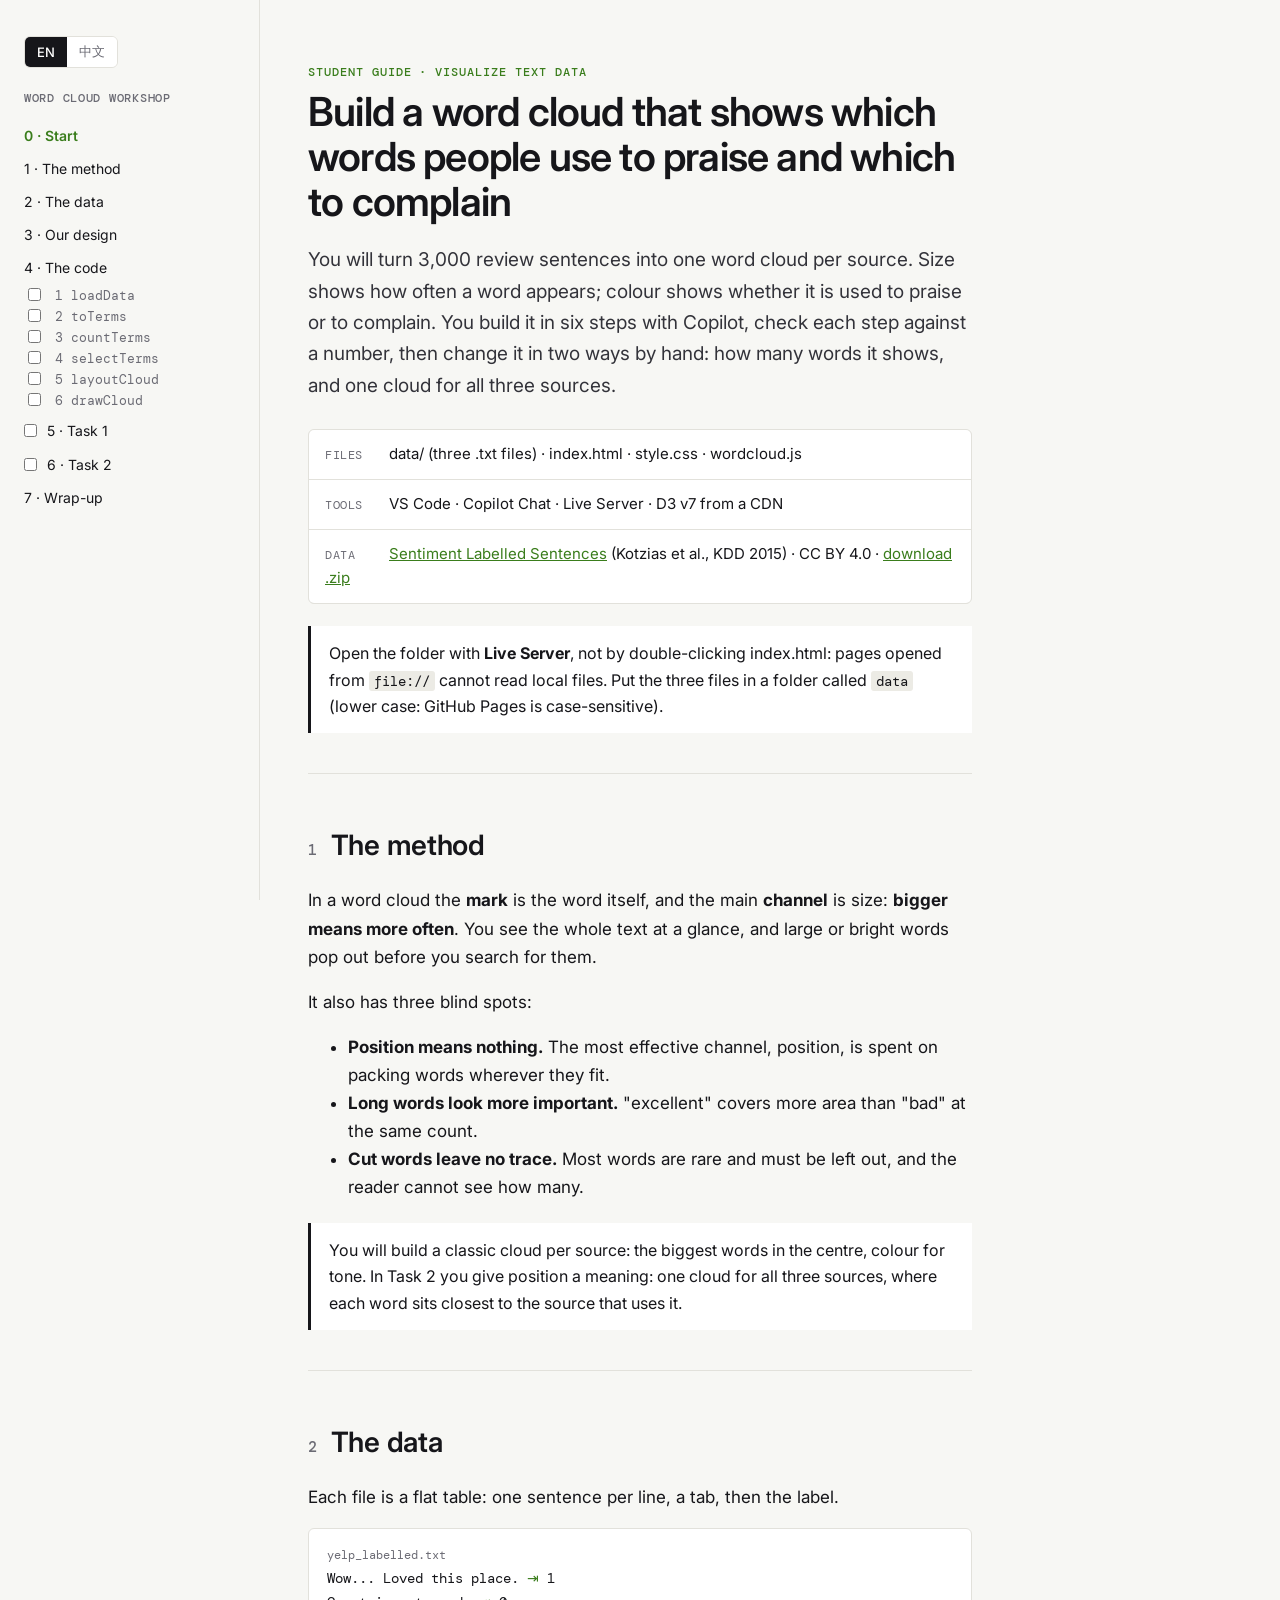
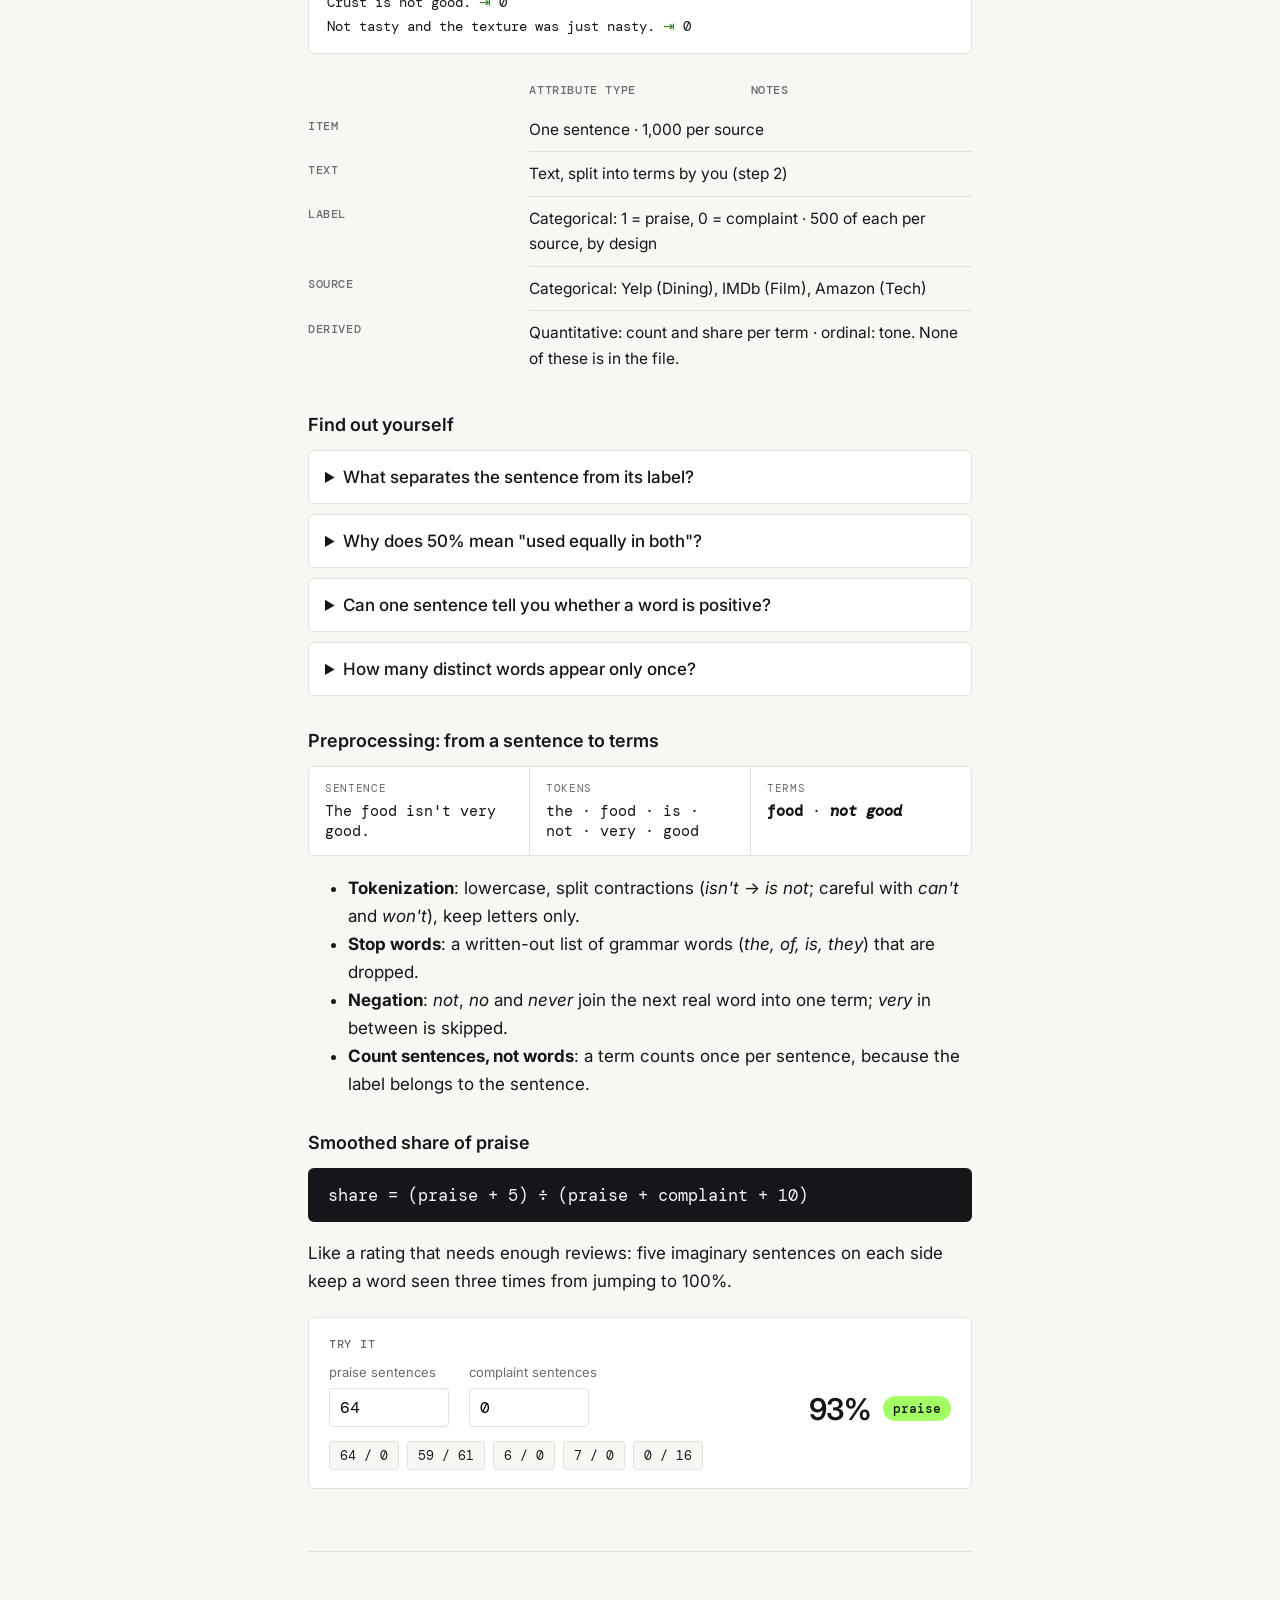
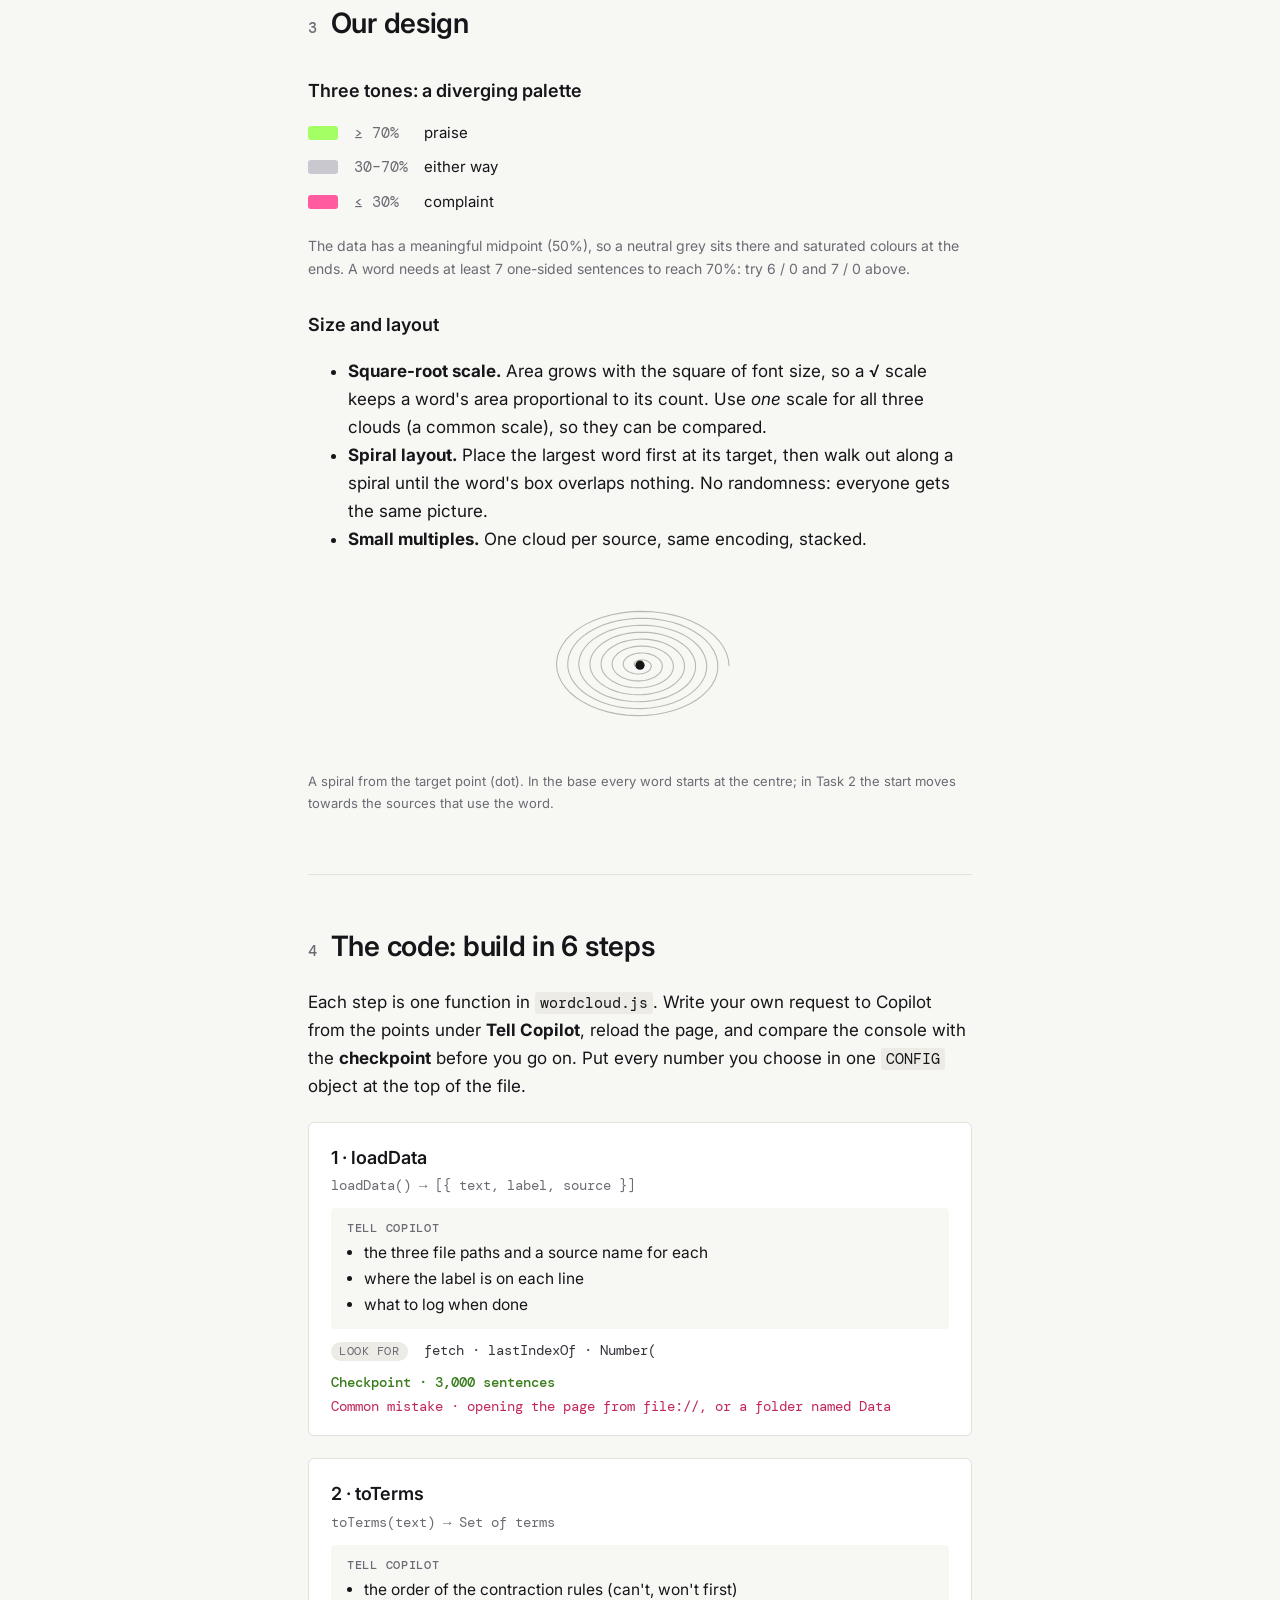
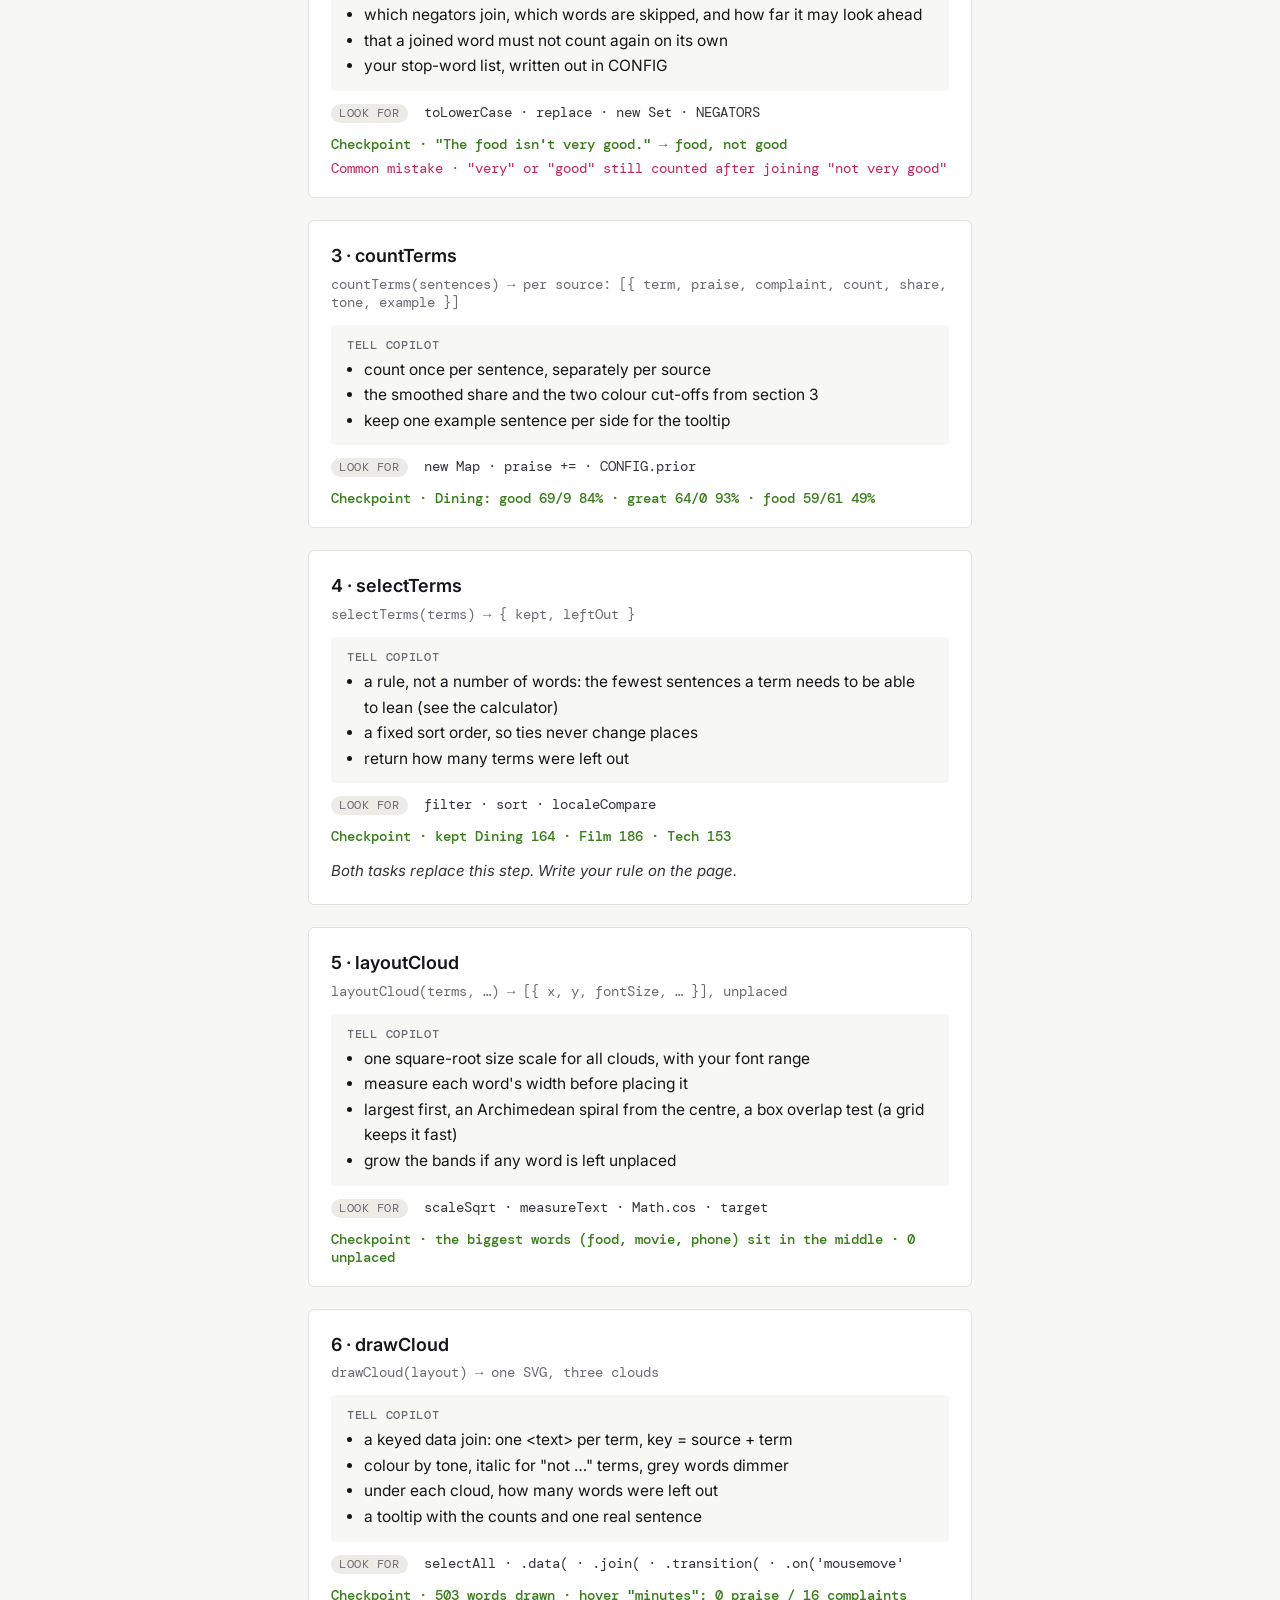
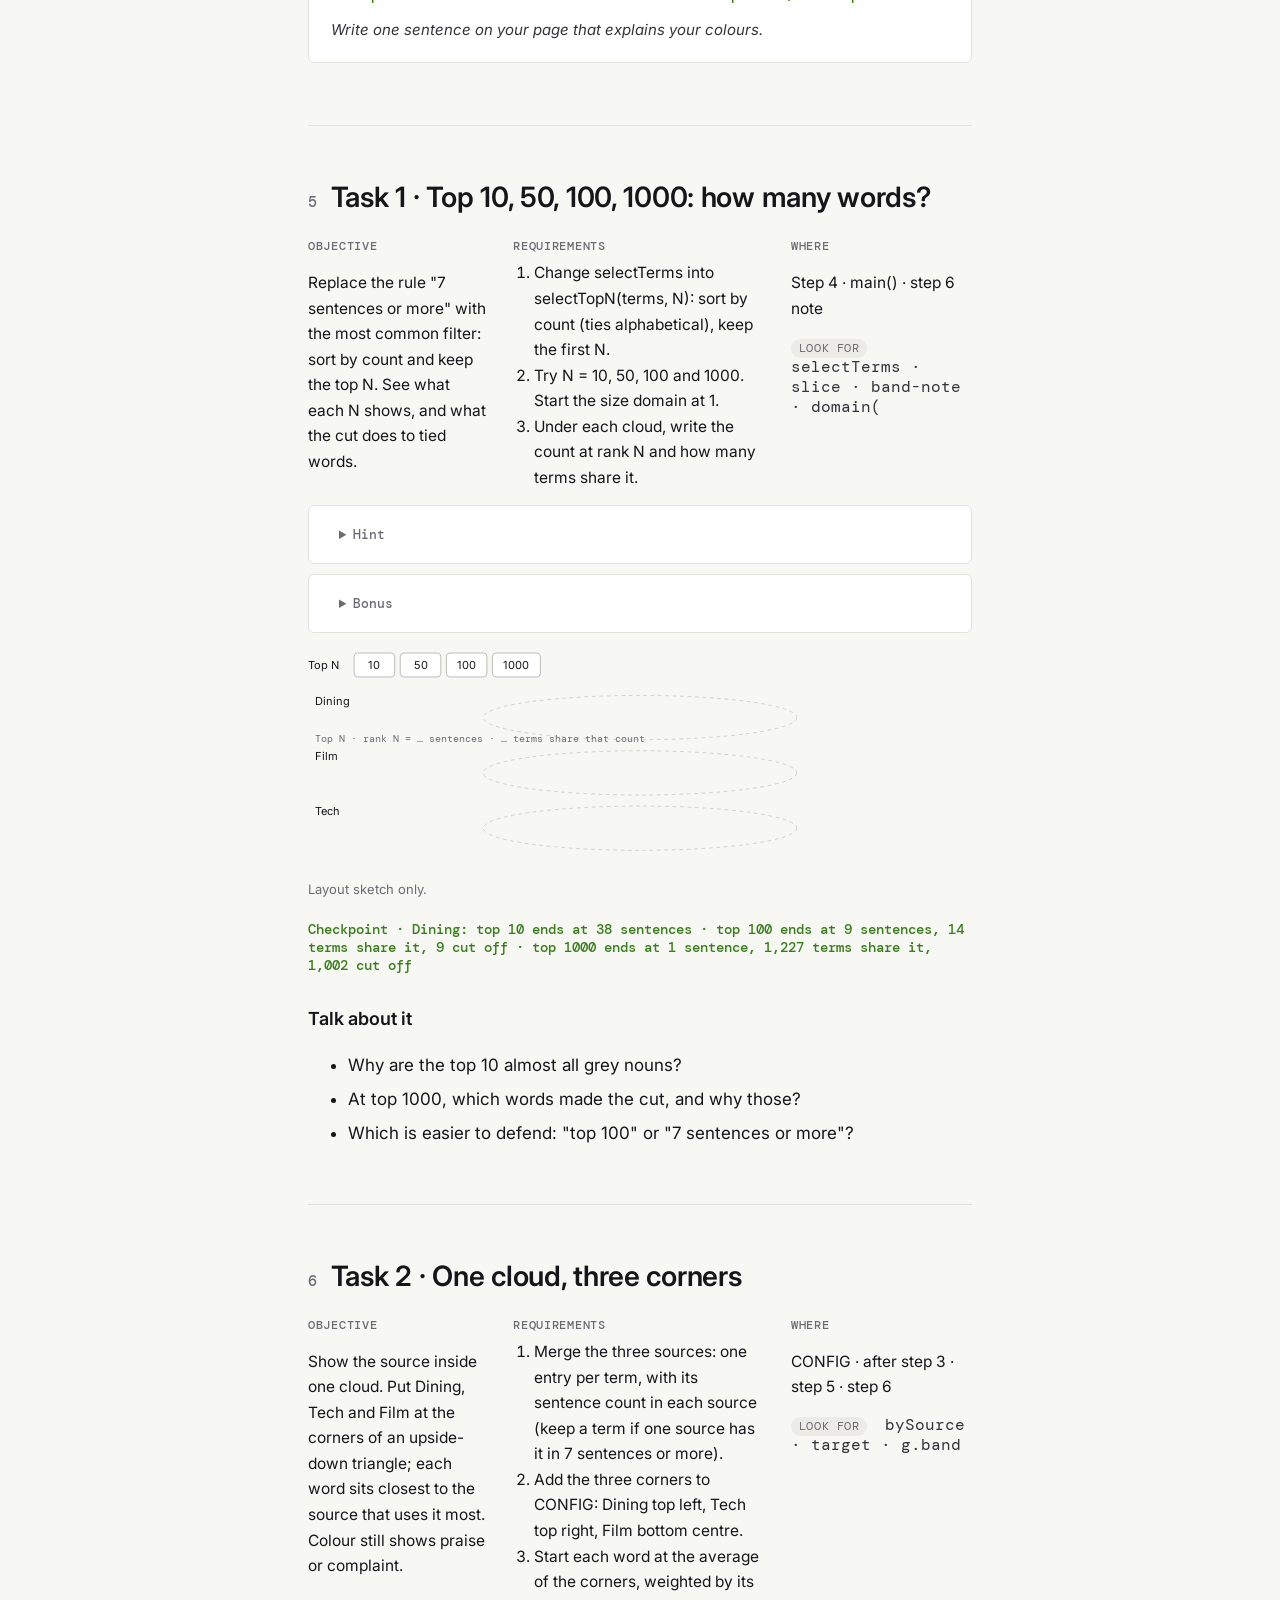
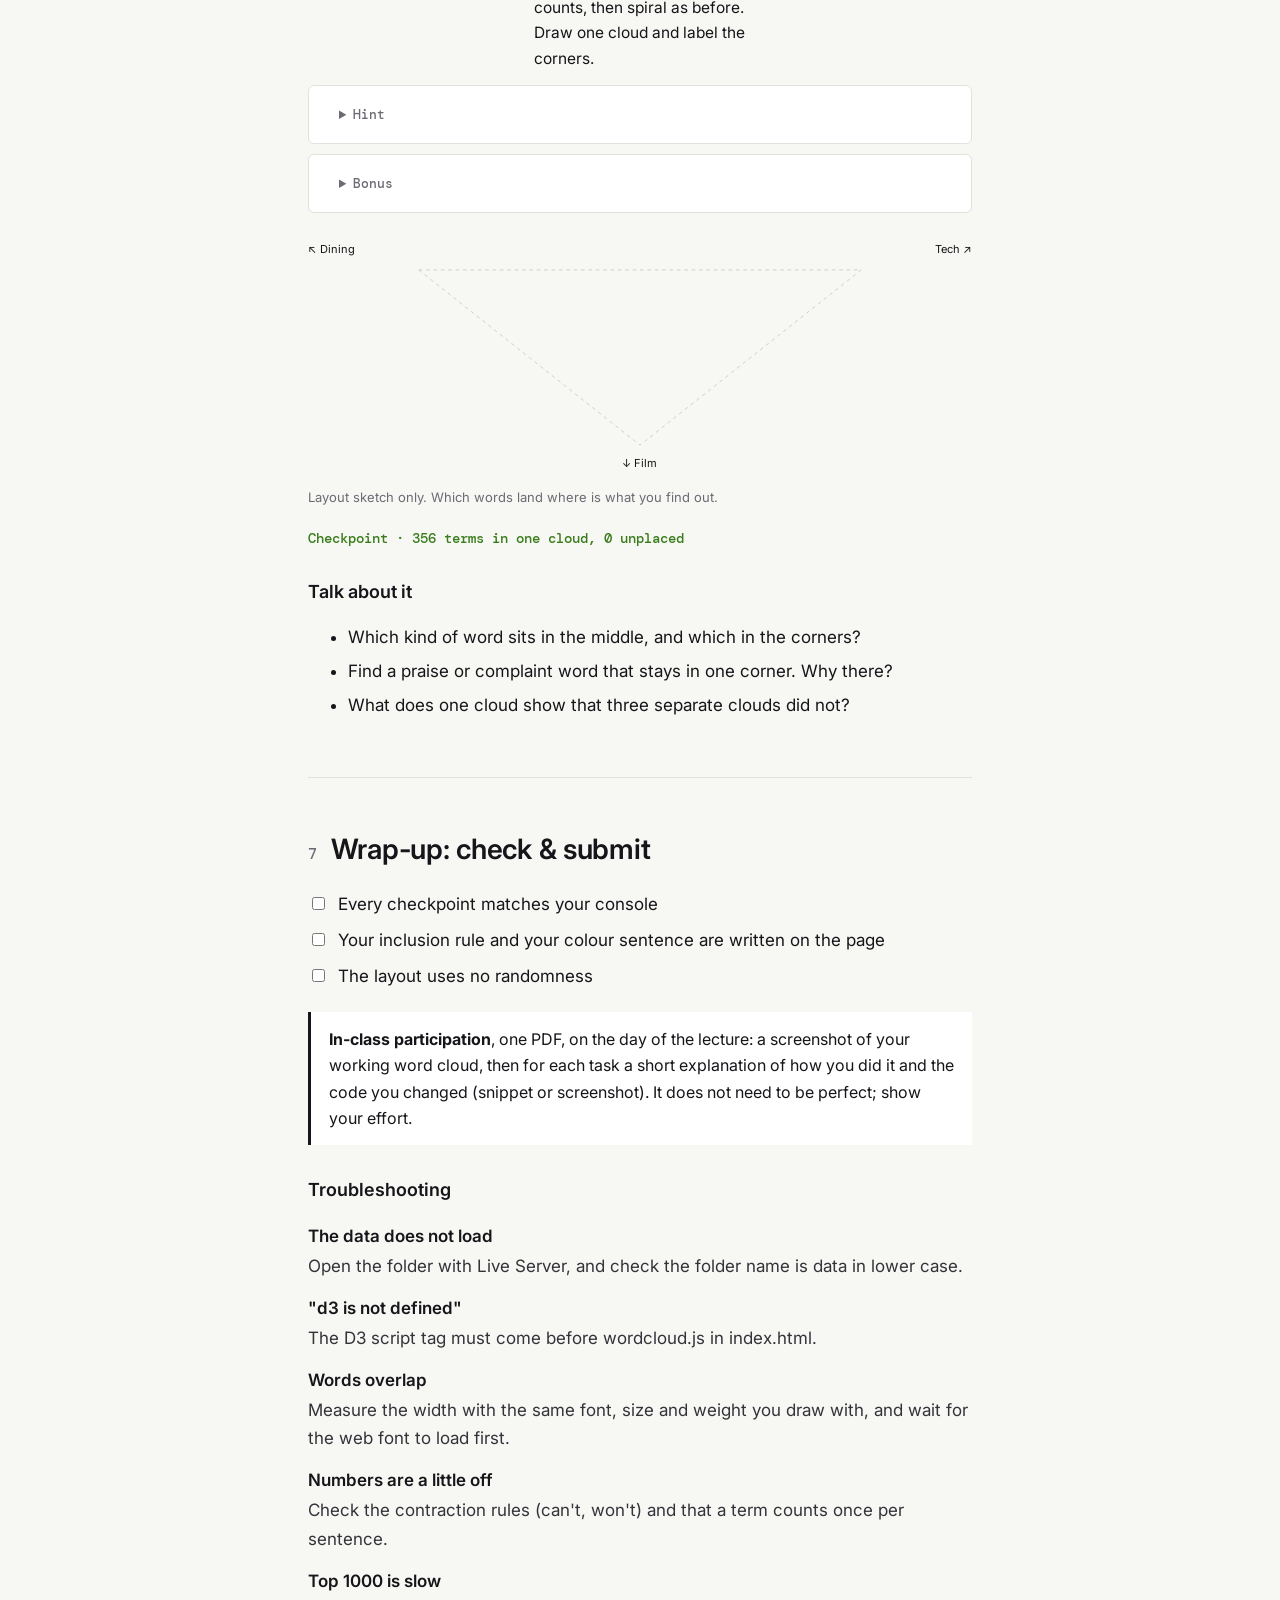
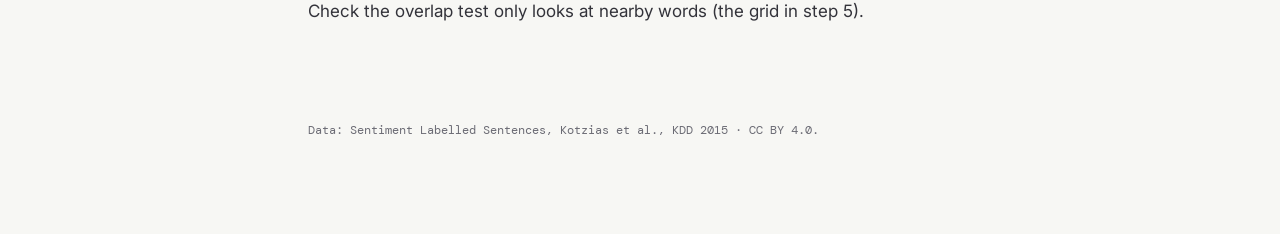
==== student-guide/index.html @ 17bbd596 "Match student guide sections to presentation menus Co-Authored-By: Claude Opus 5.5 <noreply@anthropi" ====
<!doctype html>
<html lang="en" data-ui="en">
<head>
  <meta charset="utf-8">
  <meta name="viewport" content="width=device-width, initial-scale=1">
  <title>Build a word cloud with D3 · Student guide</title>
  <link rel="preconnect" href="https://fonts.googleapis.com">
  <link rel="preconnect" href="https://fonts.gstatic.com" crossorigin>
  <link href="https://fonts.googleapis.com/css2?family=DM+Mono:wght@400;500&family=Inter:wght@400;500;600&display=swap" rel="stylesheet">
  <link rel="stylesheet" href="style.css">
  <script src="guide.js" defer></script>
</head>
<body>
  <aside class="toc" aria-label="Contents">
    <div class="lang-switch" role="group" aria-label="Language">
      <button type="button" data-set-ui="en" aria-pressed="true">EN</button>
      <button type="button" data-set-ui="zh" aria-pressed="false">中文</button>
    </div>
    <p class="toc-title">Word cloud workshop</p>
    <ol>
      <li><a href="#start"><span lang="en">0 · Start</span><span lang="zh">0 · 开始</span></a></li>
      <li><a href="#method"><span lang="en">1 · The method</span><span lang="zh">1 · 方法</span></a></li>
      <li><a href="#data"><span lang="en">2 · The data</span><span lang="zh">2 · 数据</span></a></li>
      <li><a href="#design"><span lang="en">3 · Our design</span><span lang="zh">3 · 设计</span></a></li>
      <li><a href="#build"><span lang="en">4 · The code</span><span lang="zh">4 · 代码</span></a>
        <ol class="steps-toc">
          <li><label><input type="checkbox" data-progress="s1"> 1 loadData</label></li>
          <li><label><input type="checkbox" data-progress="s2"> 2 toTerms</label></li>
          <li><label><input type="checkbox" data-progress="s3"> 3 countTerms</label></li>
          <li><label><input type="checkbox" data-progress="s4"> 4 selectTerms</label></li>
          <li><label><input type="checkbox" data-progress="s5"> 5 layoutCloud</label></li>
          <li><label><input type="checkbox" data-progress="s6"> 6 drawCloud</label></li>
        </ol>
      </li>
      <li><a href="#task1"><input type="checkbox" data-progress="t1" aria-label="Task 1 done"> <span lang="en">5 · Task 1</span><span lang="zh">5 · 任务 1</span></a></li>
      <li><a href="#task2"><input type="checkbox" data-progress="t2" aria-label="Task 2 done"> <span lang="en">6 · Task 2</span><span lang="zh">6 · 任务 2</span></a></li>
      <li><a href="#submit"><span lang="en">7 · Wrap-up</span><span lang="zh">7 · 总结</span></a></li>
    </ol>
  </aside>

  <main class="doc">

    <!-- ===================== START ===================== -->
    <section id="start">
      <p class="kicker">Student guide · Visualize Text Data</p>
      <h1 lang="en">Build a word cloud that shows which words people use to praise and which to complain</h1>
      <h1 lang="zh">做一个词云：看人们用哪些词称赞，用哪些词抱怨</h1>
      <p class="lede" lang="en">You will turn 3,000 review sentences into one word cloud per source. Size shows how often a word appears; colour shows whether it is used to praise or to complain. You build it in six steps with Copilot, check each step against a number, then change it in two ways by hand: how many words it shows, and one cloud for all three sources.</p>
      <p class="lede" lang="zh">你将把 3,000 条评论句子做成每个来源一个词云。字号表示词出现的频率；颜色表示这个词更多用于称赞还是抱怨。你会用 Copilot 分六步完成，每一步都用一个数字核对，然后手动做两处修改：显示多少个词，以及把三个来源合成一个词云。</p>
      <div class="facts">
        <div><span>Files</span>data/ (three .txt files) · index.html · style.css · wordcloud.js</div>
        <div><span>Tools</span>VS Code · Copilot Chat · Live Server · D3 v7 from a CDN</div>
        <div><span>Data</span><a href="https://archive.ics.uci.edu/dataset/331/sentiment+labelled+sentences" target="_blank" rel="noopener">Sentiment Labelled Sentences</a> (Kotzias et al., KDD 2015) · CC BY 4.0 · <a href="https://archive.ics.uci.edu/static/public/331/sentiment+labelled+sentences.zip">download .zip</a></div>
      </div>
      <p class="callout" lang="en">Open the folder with <b>Live Server</b>, not by double-clicking index.html: pages opened from <code>file://</code> cannot read local files. Put the three files in a folder called <code>data</code> (lower case: GitHub Pages is case-sensitive).</p>
      <p class="callout" lang="zh">请用 <b>Live Server</b> 打开文件夹，不要直接双击 index.html：从 <code>file://</code> 打开的页面无法读取本地文件。把三个文件放进名为 <code>data</code> 的文件夹（小写：GitHub Pages 区分大小写）。</p>
    </section>

    <!-- ===================== 1 METHOD ===================== -->
    <section id="method">
      <h2><span>1</span><b lang="en">The method</b><b lang="zh">方法</b></h2>
      <div lang="en">
        <p>In a word cloud the <b>mark</b> is the word itself, and the main <b>channel</b> is size: <b>bigger means more often</b>. You see the whole text at a glance, and large or bright words pop out before you search for them.</p>
        <p>It also has three blind spots:</p>
        <ul>
          <li><b>Position means nothing.</b> The most effective channel, position, is spent on packing words wherever they fit.</li>
          <li><b>Long words look more important.</b> "excellent" covers more area than "bad" at the same count.</li>
          <li><b>Cut words leave no trace.</b> Most words are rare and must be left out, and the reader cannot see how many.</li>
        </ul>
        <p class="callout">You will build a classic cloud per source: the biggest words in the centre, colour for tone. In Task 2 you give position a meaning: one cloud for all three sources, where each word sits closest to the source that uses it.</p>
      </div>
      <div lang="zh">
        <p>在词云中，<b>标记（mark）</b>就是词本身，主要的<b>通道（channel）</b>是大小：<b>越大表示出现越多</b>。你可以一眼看到整个文本，又大又亮的词会在你寻找之前就跳出来（popout）。</p>
        <p>它也有三个盲点：</p>
        <ul>
          <li><b>位置没有意义。</b>最有效的通道——位置——被用来把词塞进空隙。</li>
          <li><b>长词看起来更重要。</b>同样次数下，"excellent" 比 "bad" 占更大面积。</li>
          <li><b>被删掉的词不留痕迹。</b>大多数词都很少见，必须删掉，而读者看不到删了多少。</li>
        </ul>
        <p class="callout">你要为每个来源做一个经典词云：大词在中间，用颜色表示语气。在任务 2 中你会让位置有意义：把三个来源合成一个词云，每个词靠近使用它的来源。</p>
      </div>
    </section>

    <!-- ===================== 2 DATA ===================== -->
    <section id="data">
      <h2><span>2</span><b lang="en">The data</b><b lang="zh">数据</b></h2>
      <p lang="en">Each file is a flat table: one sentence per line, a tab, then the label.</p>
      <p lang="zh">每个文件都是一张扁平表：每行一句话，一个制表符（tab），然后是标签。</p>
      <pre class="raw"><span class="file">yelp_labelled.txt</span>
Wow... Loved this place.<span class="tab">⇥</span>1
Crust is not good.<span class="tab">⇥</span>0
Not tasty and the texture was just nasty.<span class="tab">⇥</span>0</pre>
      <table class="card-table">
        <thead><tr><th></th><th lang="en">Attribute type</th><th lang="zh">属性类型</th><th lang="en">Notes</th><th lang="zh">说明</th></tr></thead>
        <tr><th>Item</th><td colspan="2"><span lang="en">One sentence · 1,000 per source</span><span lang="zh">一句话 · 每个来源 1,000 句</span></td></tr>
        <tr><th>Text</th><td colspan="2"><span lang="en">Text, split into terms by you (step 2)</span><span lang="zh">文本，由你拆分成词项（第 2 步）</span></td></tr>
        <tr><th>Label</th><td colspan="2"><span lang="en">Categorical: 1 = praise, 0 = complaint · 500 of each per source, by design</span><span lang="zh">类别型：1 = 称赞，0 = 抱怨 · 每个来源各 500 句（刻意平衡）</span></td></tr>
        <tr><th>Source</th><td colspan="2"><span lang="en">Categorical: Yelp (Dining), IMDb (Film), Amazon (Tech)</span><span lang="zh">类别型：Yelp（餐饮）、IMDb（电影）、Amazon（科技）</span></td></tr>
        <tr><th>Derived</th><td colspan="2"><span lang="en">Quantitative: count and share per term · ordinal: tone. None of these is in the file.</span><span lang="zh">定量型：每个词项的句数和称赞比例 · 有序型：语气。这些都不在文件里，需要你推导（derive）。</span></td></tr>
      </table>
      <h3 lang="en">Find out yourself</h3><h3 lang="zh">自己找答案</h3>
      <details><summary><span lang="en">What separates the sentence from its label?</span><span lang="zh">句子和标签之间用什么分隔？</span></summary><p lang="en">A tab. Split on the <em>last</em> tab of the line.</p><p lang="zh">一个制表符。按每行<em>最后一个</em>制表符切分。</p></details>
      <details><summary><span lang="en">Why does 50% mean "used equally in both"?</span><span lang="zh">为什么 50% 表示"两边用得一样多"？</span></summary><p lang="en">Every source is exactly 500 praise and 500 complaint sentences, so the midpoint is a true neutral point.</p><p lang="zh">每个来源恰好 500 句称赞、500 句抱怨，所以中点就是真正的中性点。</p></details>
      <details><summary><span lang="en">Can one sentence tell you whether a word is positive?</span><span lang="zh">一句话能说明一个词是正面的吗？</span></summary><p lang="en">No. The label belongs to the whole sentence. You need many sentences, counted together.</p><p lang="zh">不能。标签属于整句话，需要把许多句子合起来统计。</p></details>
      <details><summary><span lang="en">How many distinct words appear only once?</span><span lang="zh">有多少不同的词只出现一次？</span></summary><p lang="en">About 58% of 5,069. This long tail is why every word cloud must leave words out.</p><p lang="zh">5,069 个词中约 58%。这条长尾（long tail）就是每个词云都必须舍弃一些词的原因。</p></details>
          <h3 lang="en">Preprocessing: from a sentence to terms</h3><h3 lang="zh">预处理：从句子到词项</h3>
      <div class="pipeline-example">
        <div><span>Sentence</span>The food isn't very good.</div>
        <div><span>Tokens</span>the · food · is · not · very · good</div>
        <div><span>Terms</span><b>food</b> · <b><em>not good</em></b></div>
      </div>
      <ul lang="en">
        <li><b>Tokenization</b>: lowercase, split contractions (<em>isn't</em> → <em>is not</em>; careful with <em>can't</em> and <em>won't</em>), keep letters only.</li>
        <li><b>Stop words</b>: a written-out list of grammar words (<em>the, of, is, they</em>) that are dropped.</li>
        <li><b>Negation</b>: <em>not</em>, <em>no</em> and <em>never</em> join the next real word into one term; <em>very</em> in between is skipped.</li>
        <li><b>Count sentences, not words</b>: a term counts once per sentence, because the label belongs to the sentence.</li>
      </ul>
      <ul lang="zh">
        <li><b>分词（tokenization）</b>：转小写，拆开缩写（<em>isn't</em> → <em>is not</em>；注意 <em>can't</em> 和 <em>won't</em>），只保留字母。</li>
        <li><b>停用词（stop words）</b>：一份写明的语法词列表（<em>the, of, is, they</em>），统计前删除。</li>
        <li><b>否定处理</b>：<em>not</em>、<em>no</em>、<em>never</em> 与后面第一个实词合成一个词项；中间的 <em>very</em> 跳过。</li>
        <li><b>按句计数</b>：一个词项在一句话里只算一次，因为标签属于整句。</li>
      </ul>

      <h3 lang="en">Smoothed share of praise</h3><h3 lang="zh">平滑后的称赞比例</h3>
      <p class="formula">share = (praise + 5) ÷ (praise + complaint + 10)</p>
      <p lang="en">Like a rating that needs enough reviews: five imaginary sentences on each side keep a word seen three times from jumping to 100%.</p>
      <p lang="zh">就像评分需要足够多的评价：两边各加 5 个"虚拟句子"，让只出现 3 次的词不会直接跳到 100%。</p>
      <div class="calc" id="calc">
        <p class="calc-title" lang="en">Try it</p><p class="calc-title" lang="zh">试一试</p>
        <div class="calc-row">
          <label><span lang="en">praise sentences</span><span lang="zh">称赞句数</span> <input type="number" id="calc-praise" min="0" value="64"></label>
          <label><span lang="en">complaint sentences</span><span lang="zh">抱怨句数</span> <input type="number" id="calc-complaint" min="0" value="0"></label>
          <div class="calc-out"><span id="calc-share">—</span><span class="chip" id="calc-tone">—</span></div>
        </div>
        <div class="calc-examples">
          <button type="button" data-p="64" data-c="0">64 / 0</button>
          <button type="button" data-p="59" data-c="61">59 / 61</button>
          <button type="button" data-p="6" data-c="0">6 / 0</button>
          <button type="button" data-p="7" data-c="0">7 / 0</button>
          <button type="button" data-p="0" data-c="16">0 / 16</button>
        </div>
      </div>

    </section>

    <!-- ===================== 3 DESIGN ===================== -->
    <section id="design">
      <h2><span>3</span><b lang="en">Our design</b><b lang="zh">设计</b></h2>
      <h3 lang="en">Three tones: a diverging palette</h3><h3 lang="zh">三种语气：发散型配色</h3>
      <table class="tones">
        <tr><td><i class="sw praise"></i></td><td>≥ 70%</td><td><span lang="en">praise</span><span lang="zh">称赞</span></td></tr>
        <tr><td><i class="sw neutral"></i></td><td>30–70%</td><td><span lang="en">either way</span><span lang="zh">两边都用</span></td></tr>
        <tr><td><i class="sw complaint"></i></td><td>≤ 30%</td><td><span lang="en">complaint</span><span lang="zh">抱怨</span></td></tr>
      </table>
      <p class="small" lang="en">The data has a meaningful midpoint (50%), so a neutral grey sits there and saturated colours at the ends. A word needs at least 7 one-sided sentences to reach 70%: try 6 / 0 and 7 / 0 above.</p>
      <p class="small" lang="zh">数据有一个有意义的中点（50%），所以中点用中性灰，两端用饱和色。一个词至少需要 7 句同一边的句子才能达到 70%：试试上面的 6 / 0 和 7 / 0。</p>

      <h3 lang="en">Size and layout</h3><h3 lang="zh">字号与布局</h3>
      <ul lang="en">
        <li><b>Square-root scale.</b> Area grows with the square of font size, so a √ scale keeps a word's area proportional to its count. Use <em>one</em> scale for all three clouds (a common scale), so they can be compared.</li>
        <li><b>Spiral layout.</b> Place the largest word first at its target, then walk out along a spiral until the word's box overlaps nothing. No randomness: everyone gets the same picture.</li>
        <li><b>Small multiples.</b> One cloud per source, same encoding, stacked.</li>
      </ul>
      <ul lang="zh">
        <li><b>平方根比例尺。</b>面积随字号的平方增长，所以用 √ 比例尺让词的面积与次数成正比。三个词云共用<em>一个</em>比例尺（共同尺度），才能互相比较。</li>
        <li><b>螺旋布局。</b>最大的词先放在目标位置，其余的词沿螺旋向外走，直到不与任何词重叠。不用随机数：每个人得到相同的图。</li>
        <li><b>小多图（small multiples）。</b>每个来源一个词云，编码相同，上下排列。</li>
      </ul>
      <figure class="wire" aria-label="Sketch of an Archimedean spiral starting from a target point">
        <svg viewBox="0 0 720 200" role="img" id="spiral-sketch"></svg>
        <figcaption lang="en">A spiral from the target point (dot). In the base every word starts at the centre; in Task 2 the start moves towards the sources that use the word.</figcaption>
        <figcaption lang="zh">从目标点（圆点）出发的螺旋。基础版中每个词都从中心出发；任务 2 中起点移向使用这个词的来源。</figcaption>
      </figure>
        </section>

    <!-- ===================== 4 BUILD ===================== -->
    <section id="build">
      <h2><span>4</span><b lang="en">The code: build in 6 steps</b><b lang="zh">代码：六步搭建</b></h2>
      <p lang="en">Each step is one function in <code>wordcloud.js</code>. Write your own request to Copilot from the points under <b>Tell Copilot</b>, reload the page, and compare the console with the <b>checkpoint</b> before you go on. Put every number you choose in one <code>CONFIG</code> object at the top of the file.</p>
      <p lang="zh">每一步是 <code>wordcloud.js</code> 里的一个函数。根据 <b>告诉 Copilot</b> 下面的要点，自己写给 Copilot 的请求，刷新页面，并在继续之前把控制台输出和<b>检查点</b>对比。把你选定的所有数字放进文件顶部的一个 <code>CONFIG</code> 对象。</p>

      <article class="step" id="s1">
        <h3>1 · loadData</h3>
        <p class="sig">loadData() → [{ text, label, source }]</p>
        <div class="ask"><b lang="en">Tell Copilot</b><b lang="zh">告诉 Copilot</b>
          <ul lang="en"><li>the three file paths and a source name for each</li><li>where the label is on each line</li><li>what to log when done</li></ul>
          <ul lang="zh"><li>三个文件路径以及各自的来源名</li><li>每行的标签在哪里</li><li>完成后在控制台输出什么</li></ul>
        </div>
        <p class="look"><span>Look for</span> fetch · lastIndexOf · Number(</p>
        <p class="checkpoint">Checkpoint · 3,000 sentences</p>
        <p class="mistake" lang="en">Common mistake · opening the page from file://, or a folder named Data</p>
        <p class="mistake" lang="zh">常见错误 · 从 file:// 打开页面，或文件夹名写成 Data</p>
      </article>

      <article class="step" id="s2">
        <h3>2 · toTerms</h3>
        <p class="sig">toTerms(text) → Set of terms</p>
        <div class="ask"><b lang="en">Tell Copilot</b><b lang="zh">告诉 Copilot</b>
          <ul lang="en"><li>the order of the contraction rules (can't, won't first)</li><li>which negators join, which words are skipped, and how far it may look ahead</li><li>that a joined word must not count again on its own</li><li>your stop-word list, written out in CONFIG</li></ul>
          <ul lang="zh"><li>缩写规则的顺序（先处理 can't、won't）</li><li>哪些否定词要合并、哪些词跳过、最多往后看几个词</li><li>被合并的词不能再单独计数</li><li>写在 CONFIG 里的停用词表</li></ul>
        </div>
        <p class="look"><span>Look for</span> toLowerCase · replace · new Set · NEGATORS</p>
        <p class="checkpoint">Checkpoint · "The food isn't very good." → food, not good</p>
        <p class="mistake" lang="en">Common mistake · "very" or "good" still counted after joining "not very good"</p>
        <p class="mistake" lang="zh">常见错误 · 合并 "not very good" 后仍单独计算了 "very" 或 "good"</p>
      </article>

      <article class="step" id="s3">
        <h3>3 · countTerms</h3>
        <p class="sig">countTerms(sentences) → per source: [{ term, praise, complaint, count, share, tone, example }]</p>
        <div class="ask"><b lang="en">Tell Copilot</b><b lang="zh">告诉 Copilot</b>
          <ul lang="en"><li>count once per sentence, separately per source</li><li>the smoothed share and the two colour cut-offs from section 3</li><li>keep one example sentence per side for the tooltip</li></ul>
          <ul lang="zh"><li>按句计数，每个来源分开统计</li><li>第 3 节的平滑比例和两个颜色分界</li><li>每边保留一句例句，供提示框使用</li></ul>
        </div>
        <p class="look"><span>Look for</span> new Map · praise += · CONFIG.prior</p>
        <p class="checkpoint">Checkpoint · Dining: good 69/9 84% · great 64/0 93% · food 59/61 49%</p>
      </article>

      <article class="step" id="s4">
        <h3>4 · selectTerms</h3>
        <p class="sig">selectTerms(terms) → { kept, leftOut }</p>
        <div class="ask"><b lang="en">Tell Copilot</b><b lang="zh">告诉 Copilot</b>
          <ul lang="en"><li>a rule, not a number of words: the fewest sentences a term needs to be able to lean (see the calculator)</li><li>a fixed sort order, so ties never change places</li><li>return how many terms were left out</li></ul>
          <ul lang="zh"><li>用规则而不是固定数量：一个词项至少要有多少句才"可能"偏向一边（看计算器）</li><li>固定的排序方式，让并列项不会换位置</li><li>返回被删掉的词项数量</li></ul>
        </div>
        <p class="look"><span>Look for</span> filter · sort · localeCompare</p>
        <p class="checkpoint">Checkpoint · kept Dining 164 · Film 186 · Tech 153</p>
        <p class="hint" lang="en">Both tasks replace this step. Write your rule on the page.</p>
        <p class="hint" lang="zh">两个任务都会替换这一步。请把你的规则写在页面上。</p>
      </article>

      <article class="step" id="s5">
        <h3>5 · layoutCloud</h3>
        <p class="sig">layoutCloud(terms, …) → [{ x, y, fontSize, … }], unplaced</p>
        <div class="ask"><b lang="en">Tell Copilot</b><b lang="zh">告诉 Copilot</b>
          <ul lang="en"><li>one square-root size scale for all clouds, with your font range</li><li>measure each word's width before placing it</li><li>largest first, an Archimedean spiral from the centre, a box overlap test (a grid keeps it fast)</li><li>grow the bands if any word is left unplaced</li></ul>
          <ul lang="zh"><li>三个词云共用一个平方根字号比例尺，以及你的字号范围</li><li>放置前先测量每个词的宽度</li><li>从大到小，从中心出发的阿基米德螺旋，矩形重叠检测（用网格加速）</li><li>如果有词放不下，就加高区域</li></ul>
        </div>
        <p class="look"><span>Look for</span> scaleSqrt · measureText · Math.cos · target</p>
        <p class="checkpoint">Checkpoint · the biggest words (food, movie, phone) sit in the middle · 0 unplaced</p>
      </article>

      <article class="step" id="s6">
        <h3>6 · drawCloud</h3>
        <p class="sig">drawCloud(layout) → one SVG, three clouds</p>
        <div class="ask"><b lang="en">Tell Copilot</b><b lang="zh">告诉 Copilot</b>
          <ul lang="en"><li>a keyed data join: one &lt;text&gt; per term, key = source + term</li><li>colour by tone, italic for "not …" terms, grey words dimmer</li><li>under each cloud, how many words were left out</li><li>a tooltip with the counts and one real sentence</li></ul>
          <ul lang="zh"><li>带 key 的数据绑定：每个词项一个 &lt;text&gt;，key = 来源 + 词项</li><li>按语气上色，"not …" 词项用斜体，灰色词调暗</li><li>每个词云下方写出被删掉的词数</li><li>显示计数和一句真实例句的提示框</li></ul>
        </div>
        <p class="look"><span>Look for</span> selectAll · .data( · .join( · .transition( · .on('mousemove'</p>
        <p class="checkpoint">Checkpoint · 503 words drawn · hover "minutes": 0 praise / 16 complaints</p>
        <p class="hint" lang="en">Write one sentence on your page that explains your colours.</p>
        <p class="hint" lang="zh">在页面上写一句话，说明你的配色。</p>
      </article>
    </section>

    <!-- ===================== TASK 1 ===================== -->
    <section id="task1">
      <h2><span>5</span><b lang="en">Task 1 · Top 10, 50, 100, 1000: how many words?</b><b lang="zh">任务 1 · 显示多少个词？前 10、50、100、1000</b></h2>
      <div class="brief">
        <div><h4 lang="en">Objective</h4><h4 lang="zh">目标</h4>
          <p lang="en">Replace the rule "7 sentences or more" with the most common filter: sort by count and keep the top N. See what each N shows, and what the cut does to tied words.</p>
          <p lang="zh">把"至少 7 句"的规则换成最常见的筛选方式：按句数排序，保留前 N 个。看看不同的 N 显示了什么，以及截断对并列的词有什么影响。</p></div>
        <div><h4 lang="en">Requirements</h4><h4 lang="zh">要求</h4>
          <ol lang="en"><li>Change selectTerms into selectTopN(terms, N): sort by count (ties alphabetical), keep the first N.</li><li>Try N = 10, 50, 100 and 1000. Start the size domain at 1.</li><li>Under each cloud, write the count at rank N and how many terms share it.</li></ol>
          <ol lang="zh"><li>把 selectTerms 改成 selectTopN(terms, N)：按句数排序（并列按字母），保留前 N 个。</li><li>分别试 N = 10、50、100、1000。字号比例尺的定义域从 1 开始。</li><li>在每个词云下方写出第 N 名的句数，以及有多少词项与它并列。</li></ol></div>
        <div><h4 lang="en">Where</h4><h4 lang="zh">位置</h4>
          <p>Step 4 · main() · step 6 note</p><p class="look"><span>Look for</span> selectTerms · slice · band-note · domain(</p></div>
      </div>
      <details class="hint-box"><summary lang="en">Hint</summary><summary lang="zh">提示</summary><p lang="en">Ties: count every term whose count equals the count of the N-th term. The ones after position N are cut off only because of the alphabet.</p><p lang="zh">并列：数一数有多少词项的句数等于第 N 名。排在第 N 名之后的那些，只是因为字母顺序被截掉了。</p></details>
      <details class="hint-box"><summary lang="en">Bonus</summary><summary lang="zh">加分</summary><p lang="en">Buttons for 10 / 50 / 100 / 1000 that redraw the clouds.</p><p lang="zh">加 10 / 50 / 100 / 1000 按钮，点击后重画词云。</p></details>
      <figure class="wire" aria-label="Layout sketch: four buttons above three empty cloud areas">
        <svg viewBox="0 0 720 230" role="img">
          <text x="0" y="17" class="w-label">Top N</text>
          <rect x="50" y="0" width="44" height="26" rx="4" class="w-control"/><text x="72" y="17" text-anchor="middle" class="w-label">10</text>
          <rect x="100" y="0" width="44" height="26" rx="4" class="w-control"/><text x="122" y="17" text-anchor="middle" class="w-label">50</text>
          <rect x="150" y="0" width="44" height="26" rx="4" class="w-control"/><text x="172" y="17" text-anchor="middle" class="w-label">100</text>
          <rect x="200" y="0" width="52" height="26" rx="4" class="w-control"/><text x="226" y="17" text-anchor="middle" class="w-label">1000</text>
          <g transform="translate(0,40)"><text x="8" y="16" class="w-label">Dining</text><ellipse cx="360" cy="30" rx="170" ry="24" class="w-cloud"/><text x="8" y="56" class="w-note">Top N · rank N = … sentences · … terms share that count</text></g>
          <g transform="translate(0,100)"><text x="8" y="16" class="w-label">Film</text><ellipse cx="360" cy="30" rx="170" ry="24" class="w-cloud"/></g>
          <g transform="translate(0,160)"><text x="8" y="16" class="w-label">Tech</text><ellipse cx="360" cy="30" rx="170" ry="24" class="w-cloud"/></g>
        </svg>
        <figcaption lang="en">Layout sketch only.</figcaption><figcaption lang="zh">仅为布局草图。</figcaption>
      </figure>
      <p class="checkpoint">Checkpoint · Dining: top 10 ends at 38 sentences · top 100 ends at 9 sentences, 14 terms share it, 9 cut off · top 1000 ends at 1 sentence, 1,227 terms share it, 1,002 cut off</p>
      <h3 lang="en">Talk about it</h3><h3 lang="zh">讨论</h3>
      <ul class="questions" lang="en"><li>Why are the top 10 almost all grey nouns?</li><li>At top 1000, which words made the cut, and why those?</li><li>Which is easier to defend: "top 100" or "7 sentences or more"?</li></ul>
      <ul class="questions" lang="zh"><li>为什么前 10 个几乎都是灰色名词？</li><li>前 1000 个中，哪些词被选中了？为什么是它们？</li><li>"前 100 个"和"至少 7 句"，哪个更站得住脚？</li></ul>
    </section>

    <!-- ===================== TASK 2 ===================== -->
    <section id="task2">
      <h2><span>6</span><b lang="en">Task 2 · One cloud, three corners</b><b lang="zh">任务 2 · 一个词云，三个角</b></h2>
      <div class="brief">
        <div><h4 lang="en">Objective</h4><h4 lang="zh">目标</h4>
          <p lang="en">Show the source inside one cloud. Put Dining, Tech and Film at the corners of an upside-down triangle; each word sits closest to the source that uses it most. Colour still shows praise or complaint.</p>
          <p lang="zh">在一个词云里表现来源。把 Dining、Tech、Film 放在倒三角形的三个角上；每个词靠近最常使用它的来源。颜色仍然表示称赞或抱怨。</p></div>
        <div><h4 lang="en">Requirements</h4><h4 lang="zh">要求</h4>
          <ol lang="en"><li>Merge the three sources: one entry per term, with its sentence count in each source (keep a term if one source has it in 7 sentences or more).</li><li>Add the three corners to CONFIG: Dining top left, Tech top right, Film bottom centre.</li><li>Start each word at the average of the corners, weighted by its counts, then spiral as before. Draw one cloud and label the corners.</li></ol>
          <ol lang="zh"><li>合并三个来源：每个词项一条记录，并保留它在每个来源中的句数（只要某个来源中有 7 句以上就保留）。</li><li>在 CONFIG 中加入三个角：Dining 左上，Tech 右上，Film 下方中间。</li><li>每个词的起点是三个角按句数加权的平均位置，然后照旧沿螺旋寻找空位。画一个词云并标出三个角。</li></ol></div>
        <div><h4 lang="en">Where</h4><h4 lang="zh">位置</h4>
          <p>CONFIG · after step 3 · step 5 · step 6</p><p class="look"><span>Look for</span> bySource · target · g.band</p></div>
      </div>
      <details class="hint-box"><summary lang="en">Hint</summary><summary lang="zh">提示</summary><p lang="en">target = (Dining corner × count in Dining + Tech corner × count in Tech + Film corner × count in Film) ÷ total count, for x and for y.</p><p lang="zh">目标 =（Dining 角 × Dining 句数 + Tech 角 × Tech 句数 + Film 角 × Film 句数）÷ 总句数，x 和 y 分别计算。</p></details>
      <details class="hint-box"><summary lang="en">Bonus</summary><summary lang="zh">加分</summary><p lang="en">Show the counts per source in the tooltip.</p><p lang="zh">在提示框里显示每个来源的句数。</p></details>
      <figure class="wire" aria-label="Layout sketch: an upside-down triangle with Dining top left, Tech top right and Film at the bottom">
        <svg viewBox="0 0 720 260" role="img">
          <path d="M120,40 L600,40 L360,230 Z" class="w-cloud"/>
          <text x="0" y="22" class="w-label">↖ Dining</text><text x="720" y="22" text-anchor="end" class="w-label">Tech ↗</text><text x="360" y="254" text-anchor="middle" class="w-label">↓ Film</text>
        </svg>
        <figcaption lang="en">Layout sketch only. Which words land where is what you find out.</figcaption><figcaption lang="zh">仅为布局草图。哪些词落在哪里，由你自己去发现。</figcaption>
      </figure>
      <p class="checkpoint">Checkpoint · 356 terms in one cloud, 0 unplaced</p>
      <h3 lang="en">Talk about it</h3><h3 lang="zh">讨论</h3>
      <ul class="questions" lang="en"><li>Which kind of word sits in the middle, and which in the corners?</li><li>Find a praise or complaint word that stays in one corner. Why there?</li><li>What does one cloud show that three separate clouds did not?</li></ul>
      <ul class="questions" lang="zh"><li>什么样的词在中间？什么样的词在角上？</li><li>找一个停留在某个角上的称赞或抱怨词。为什么在那里？</li><li>一个词云能显示哪些三个分开的词云显示不了的东西？</li></ul>
    </section>

    <!-- ===================== SUBMIT ===================== -->
    <section id="submit">
      <h2><span>7</span><b lang="en">Wrap-up: check &amp; submit</b><b lang="zh">总结：检查与提交</b></h2>
      <ul class="checklist" lang="en">
        <li><label><input type="checkbox" data-progress="c1"> Every checkpoint matches your console</label></li>
        <li><label><input type="checkbox" data-progress="c2"> Your inclusion rule and your colour sentence are written on the page</label></li>
        <li><label><input type="checkbox" data-progress="c3"> The layout uses no randomness</label></li>
      </ul>
      <ul class="checklist" lang="zh">
        <li><label><input type="checkbox" data-progress="c1"> 每个检查点都与你的控制台一致</label></li>
        <li><label><input type="checkbox" data-progress="c2"> 页面上写明了筛选规则和配色说明</label></li>
        <li><label><input type="checkbox" data-progress="c3"> 布局不使用随机数</label></li>
      </ul>
      <div class="callout" lang="en"><b>In-class participation</b>, one PDF, on the day of the lecture: a screenshot of your working word cloud, then for each task a short explanation of how you did it and the code you changed (snippet or screenshot). It does not need to be perfect; show your effort.</div>
      <div class="callout" lang="zh"><b>课堂参与提交</b>：当天提交一个 PDF，包括可运行词云的截图；每个任务附上简短说明（你是怎么做的）以及修改的代码（片段或截图）。不需要完美，展示你的努力即可。</div>
      <h3 lang="en">Troubleshooting</h3><h3 lang="zh">常见问题</h3>
      <dl class="faq" lang="en">
        <dt>The data does not load</dt><dd>Open the folder with Live Server, and check the folder name is data in lower case.</dd>
        <dt>"d3 is not defined"</dt><dd>The D3 script tag must come before wordcloud.js in index.html.</dd>
        <dt>Words overlap</dt><dd>Measure the width with the same font, size and weight you draw with, and wait for the web font to load first.</dd>
        <dt>Numbers are a little off</dt><dd>Check the contraction rules (can't, won't) and that a term counts once per sentence.</dd>
        <dt>Top 1000 is slow</dt><dd>Check the overlap test only looks at nearby words (the grid in step 5).</dd>
      </dl>
      <dl class="faq" lang="zh">
        <dt>数据加载不出来</dt><dd>用 Live Server 打开文件夹，并确认文件夹名是小写的 data。</dd>
        <dt>"d3 is not defined"</dt><dd>index.html 里 D3 的 script 标签必须在 wordcloud.js 之前。</dd>
        <dt>词互相重叠</dt><dd>测量宽度时使用与绘制相同的字体、字号和字重，并先等网络字体加载完成。</dd>
        <dt>数字有一点对不上</dt><dd>检查缩写规则（can't、won't），以及一个词项在一句中只算一次。</dd>
        <dt>前 1000 个很慢</dt><dd>检查重叠检测是否只看附近的词（第 5 步的网格）。</dd>
      </dl>
    </section>

    <footer class="foot">Data: Sentiment Labelled Sentences, Kotzias et al., KDD 2015 · CC BY 4.0.</footer>
  </main>
</body>
</html>
---- student-guide/style.css ----
/* A long page students keep open beside VS Code: light, calm, easy to scan. */
:root {
  --bg: #f7f7f4;
  --ink: #16161a;
  --muted: #6b6b74;
  --rule: #e2e1db;
  --card: #ffffff;
  --praise-text: #3a7d1c;      /* readable on light; the chart's #a4ff64 is only used as a swatch */
  --complaint-text: #c2255c;
  --praise-swatch: #a4ff64;
  --complaint-swatch: #ff5b9e;
  --sans: Inter, system-ui, sans-serif;
  --mono: 'DM Mono', ui-monospace, monospace;
}

* { box-sizing: border-box; }
html { scroll-behavior: smooth; scroll-padding-top: 24px; }
body {
  display: grid;
  grid-template-columns: 260px minmax(0, 1fr);
  margin: 0;
  background: var(--bg);
  color: var(--ink);
  font: 17px/1.65 var(--sans);
  -webkit-font-smoothing: antialiased;
}

/* ---------- contents ---------- */
.toc {
  position: sticky;
  top: 0;
  height: 100vh;
  overflow-y: auto;
  padding: 36px 24px;
  border-right: 1px solid var(--rule);
  font-size: 14px;
}
.toc-title { margin: 0 0 18px; color: var(--muted); font: 500 12px var(--mono); letter-spacing: 0.06em; text-transform: uppercase; }
.toc ol { margin: 0; padding: 0; list-style: none; }
.toc > ol > li { margin-bottom: 10px; }
.toc a { color: var(--ink); text-decoration: none; }
.toc a:hover, .toc a.here { color: var(--praise-text); }
.toc a.here { font-weight: 600; }
.steps-toc { margin: 8px 0 4px 4px !important; }
.steps-toc li { margin: 4px 0; color: var(--muted); font: 13px var(--mono); }
.toc input { margin: 0 6px 0 0; accent-color: var(--praise-text); vertical-align: -1px; }

/* ---------- document ---------- */
.doc { max-width: 760px; padding: 56px 48px 96px; }
section { padding: 8px 0 40px; border-bottom: 1px solid var(--rule); margin-bottom: 40px; }
section:last-of-type { border-bottom: 0; }
.kicker { margin: 0 0 10px; color: var(--praise-text); font: 500 12px var(--mono); letter-spacing: 0.08em; text-transform: uppercase; }
h1 { margin: 0; font-size: 40px; line-height: 1.12; letter-spacing: -0.02em; font-weight: 600; }
h2 { display: flex; align-items: baseline; gap: 14px; margin: 0 0 18px; font-size: 28px; letter-spacing: -0.01em; font-weight: 600; }
h2 span { color: var(--muted); font: 500 15px var(--mono); }
h3 { margin: 30px 0 10px; font-size: 18px; font-weight: 600; }
.lede { margin: 20px 0 28px; font-size: 19px; color: #33333a; }
a { color: var(--praise-text); }
code { padding: 1px 5px; border-radius: 3px; background: #ecebe5; font: 0.88em var(--mono); }
.small { color: var(--muted); font-size: 14px; }

.facts { display: grid; gap: 1px; border: 1px solid var(--rule); border-radius: 6px; overflow: hidden; background: var(--rule); }
.facts div { padding: 12px 16px; background: var(--card); font-size: 15px; }
.facts span { display: inline-block; width: 64px; color: var(--muted); font: 12px var(--mono); text-transform: uppercase; letter-spacing: 0.05em; }
.callout { margin: 22px 0 0; padding: 14px 18px; border-left: 3px solid var(--ink); background: var(--card); font-size: 16px; }

.card-table { width: 100%; border-collapse: collapse; font-size: 15.5px; }
.card-table th { width: 110px; padding: 10px 12px 10px 0; color: var(--muted); font: 500 12px var(--mono); text-align: left; text-transform: uppercase; letter-spacing: 0.05em; vertical-align: top; }
.card-table td { padding: 9px 0; border-top: 1px solid var(--rule); }
.card-table tr:first-child td { border-top: 0; }

details { margin: 10px 0; padding: 12px 16px; border: 1px solid var(--rule); border-radius: 6px; background: var(--card); }
summary { cursor: pointer; font-weight: 500; }
details p { margin: 10px 0 0; color: #33333a; }

.pipeline-example { display: grid; grid-template-columns: repeat(3, 1fr); gap: 1px; margin: 8px 0 18px; border: 1px solid var(--rule); border-radius: 6px; overflow: hidden; background: var(--rule); }
.pipeline-example div { padding: 14px 16px; background: var(--card); font: 15px var(--mono); }
.pipeline-example span { display: block; margin-bottom: 6px; color: var(--muted); font: 11px var(--mono); text-transform: uppercase; letter-spacing: 0.06em; }

.formula { margin: 8px 0; padding: 16px 20px; border-radius: 6px; background: var(--ink); color: #f4f3f7; font: 17px var(--mono); }

.calc { margin: 22px 0; padding: 18px 20px; border: 1px solid var(--rule); border-radius: 6px; background: var(--card); }
.calc-title { margin: 0 0 10px; color: var(--muted); font: 500 12px var(--mono); text-transform: uppercase; letter-spacing: 0.06em; }
.calc-row { display: flex; flex-wrap: wrap; align-items: end; gap: 16px 20px; }
.calc label { display: flex; flex-direction: column; gap: 4px; color: var(--muted); font-size: 13px; }
.calc input { width: 120px; padding: 8px 10px; border: 1px solid var(--rule); border-radius: 4px; font: 16px var(--mono); }
.calc-out { display: flex; align-items: center; gap: 12px; margin-left: auto; }
#calc-share { font: 600 30px var(--sans); letter-spacing: -0.02em; }
.chip { padding: 4px 10px; border-radius: 99px; background: #ecebe5; font: 500 13px var(--mono); }
.chip.praise { background: var(--praise-swatch); color: #16161a; }
.chip.praise-weak { background: rgba(164, 255, 100, 0.45); color: #16161a; }
.chip.complaint { background: var(--complaint-swatch); color: #16161a; }
.chip.complaint-weak { background: rgba(255, 91, 158, 0.4); color: #16161a; }
.calc-examples { display: flex; flex-wrap: wrap; gap: 8px; margin-top: 14px; }
.calc-examples button, .copy {
  padding: 5px 10px;
  border: 1px solid var(--rule);
  border-radius: 4px;
  background: var(--bg);
  color: var(--ink);
  font: 13px var(--mono);
  cursor: pointer;
}
.calc-examples button:hover, .copy:hover { border-color: var(--muted); }

.tones { border-collapse: collapse; font-size: 15px; }
.tones td { padding: 5px 16px 5px 0; }
.tones td:nth-child(2) { font-family: var(--mono); color: var(--muted); }
.sw { display: inline-block; width: 30px; height: 14px; border-radius: 3px; vertical-align: -2px; }
.sw.praise { background: var(--praise-swatch); }
.sw.complaint { background: var(--complaint-swatch); }
.sw.faint { opacity: 0.45; }
.sw.neutral { background: #c9c8cf; }

/* ---------- steps ---------- */
.step { margin: 22px 0; padding: 20px 22px; border: 1px solid var(--rule); border-radius: 6px; background: var(--card); }
.step h3 { margin: 0 0 4px; }
.sig { margin: 0 0 14px; color: var(--muted); font: 14px var(--mono); }
.prompt { position: relative; padding: 14px 16px; padding-right: 76px; border-radius: 4px; background: var(--bg); font-size: 15.5px; }
.prompt p { margin: 0; }
.prompt u { text-decoration: none; border-bottom: 2px solid var(--praise-text); padding: 0 2px; font-family: var(--mono); }
.copy { position: absolute; top: 10px; right: 10px; }
.checkpoint { margin: 14px 0 0; color: var(--praise-text); font: 500 14px var(--mono); }
.mistake { margin: 6px 0 0; color: var(--complaint-text); font: 14px var(--mono); }
.hint { margin: 14px 0 0; color: #33333a; font-size: 15px; font-style: italic; }

.wire { margin: 20px 0; }
.wire svg { width: 100%; height: auto; overflow: visible; }
.wire figcaption { margin-top: 6px; color: var(--muted); font-size: 13px; }
.w-band { fill: none; stroke: #cfcec7; }
.w-mid { stroke: #b9b8b1; stroke-dasharray: 3 4; }
.w-control { fill: var(--card); stroke: #b9b8b1; }
.w-track { stroke: #b9b8b1; stroke-width: 3; }
.w-knob { fill: var(--ink); }
.w-label { fill: var(--ink); font: 12px var(--sans); }
.w-note { fill: var(--muted); font: 10.5px var(--mono); }
.w-axis { fill: var(--muted); font: 11px var(--mono); }
.w-axis.complaint { fill: var(--complaint-text); }
.w-axis.praise { fill: var(--praise-text); }

.questions li { margin-bottom: 6px; }
.checklist { padding: 0; list-style: none; }
.checklist li { margin: 8px 0; }
.checklist input { margin-right: 8px; accent-color: var(--praise-text); }
.faq dt { margin-top: 14px; font-weight: 600; }
.faq dd { margin: 2px 0 0; color: #33333a; }
.foot { color: var(--muted); font: 12px var(--mono); }

@media (max-width: 860px) {
  body { display: block; }
  .toc { position: sticky; top: 0; z-index: 5; height: auto; padding: 10px 16px; border-right: 0; border-bottom: 1px solid var(--rule); background: var(--bg); }
  .toc-title, .steps-toc { display: none; }
  .toc > ol { display: flex; gap: 14px; overflow-x: auto; white-space: nowrap; }
  .toc > ol > li { margin: 0; }
  .doc { padding: 28px 18px 72px; }
  h1 { font-size: 30px; }
  .pipeline-example { grid-template-columns: 1fr; }
  .calc-out { margin-left: 0; }
}

/* ---------- v3: language switch, "tell Copilot", look-for, task briefs ---------- */
html[data-ui="en"] [lang="zh"], html[data-ui="zh"] [lang="en"] { display: none !important; }
html[data-ui="zh"] body { font-family: Inter, "PingFang SC", "Noto Sans SC", "Microsoft YaHei", system-ui, sans-serif; }
.lang-switch { display: inline-flex; margin-bottom: 22px; border: 1px solid var(--rule); border-radius: 6px; overflow: hidden; }
.lang-switch button { padding: 6px 12px; border: 0; background: var(--card); color: var(--muted); font: 500 13px var(--sans); cursor: pointer; }
.lang-switch button[aria-pressed="true"] { background: var(--ink); color: #fff; }
h2 b { font-weight: inherit; }
.ask { padding: 12px 16px; border-radius: 4px; background: var(--bg); font-size: 15.5px; }
.ask > b { display: block; margin-bottom: 4px; color: var(--muted); font: 500 12px var(--mono); letter-spacing: .06em; text-transform: uppercase; }
.ask ul { margin: 0; padding-left: 1.1em; }
.look { margin: 12px 0 0; font: 14px var(--mono); color: #33333a; }
.look span { margin-right: 8px; padding: 2px 8px; border-radius: 99px; background: #ecebe5; color: var(--muted); font-size: 11.5px; text-transform: uppercase; letter-spacing: .05em; }
pre.raw { margin: 10px 0 18px; padding: 14px 18px; border: 1px solid var(--rule); border-radius: 6px; background: var(--card); font: 14px/1.7 var(--mono); white-space: pre-wrap; }
pre.raw .file { color: var(--muted); font-size: 12px; }
pre.raw .tab { margin: 0 8px; color: var(--praise-text); }
.card-table thead th { color: var(--muted); font: 500 12px var(--mono); text-transform: uppercase; }
.brief { display: grid; grid-template-columns: 1fr 1.4fr 1fr; gap: 24px; margin: 10px 0 14px; }
.brief h4 { margin: 0 0 6px; color: var(--muted); font: 500 12px var(--mono); letter-spacing: .06em; text-transform: uppercase; }
.brief p, .brief li { font-size: 15.5px; }
.brief ol { margin: 0; padding-left: 1.2em; }
.hint-box { margin: 10px 0; border: 1px solid var(--rule); border-radius: 6px; background: var(--card); }
.hint-box summary { padding: 8px 14px; color: var(--muted); font: 500 13px var(--mono); cursor: pointer; }
.hint-box p { margin: 0; padding: 0 14px 12px; font-size: 15.5px; }
.w-cloud { fill: none; stroke: #cfcec7; stroke-dasharray: 4 4; }
.w-spiral { fill: none; stroke: #b9b8b0; stroke-width: 1.2; }
@media (max-width: 900px) { .brief { grid-template-columns: 1fr; } }
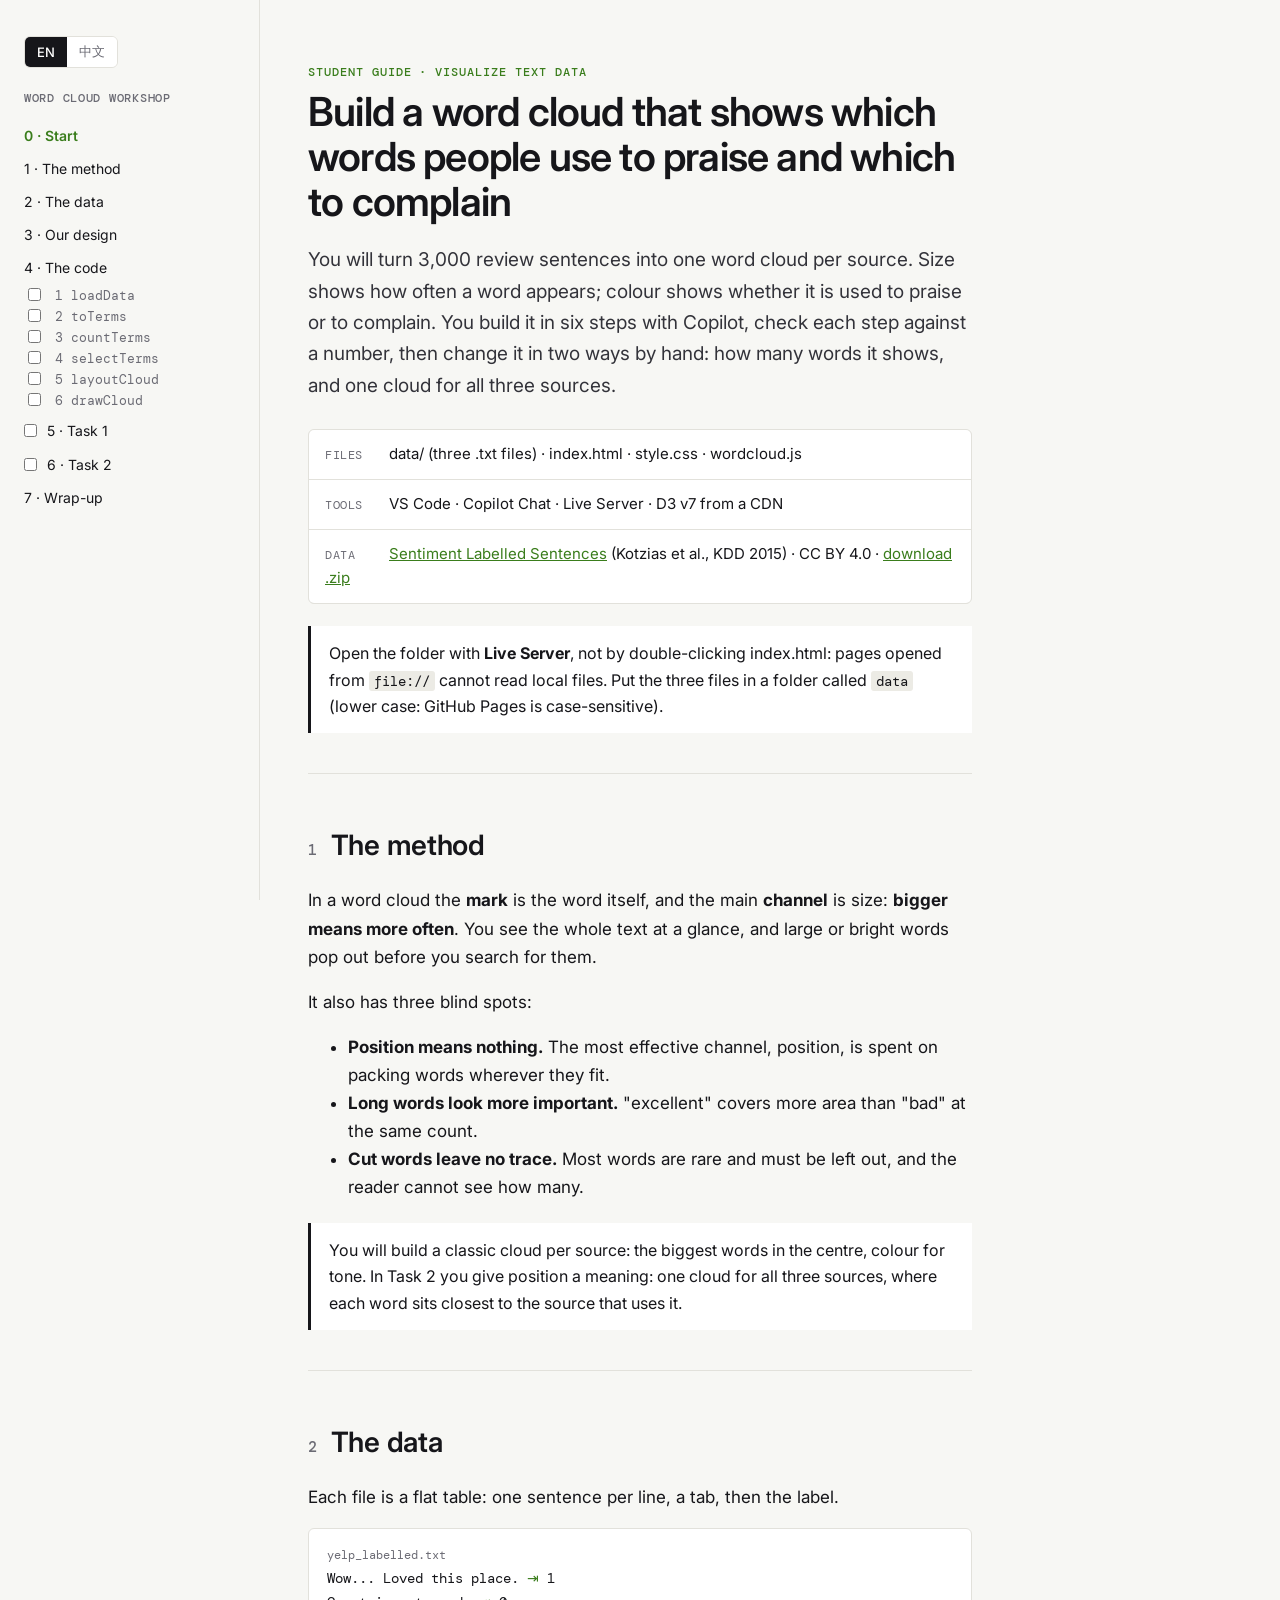
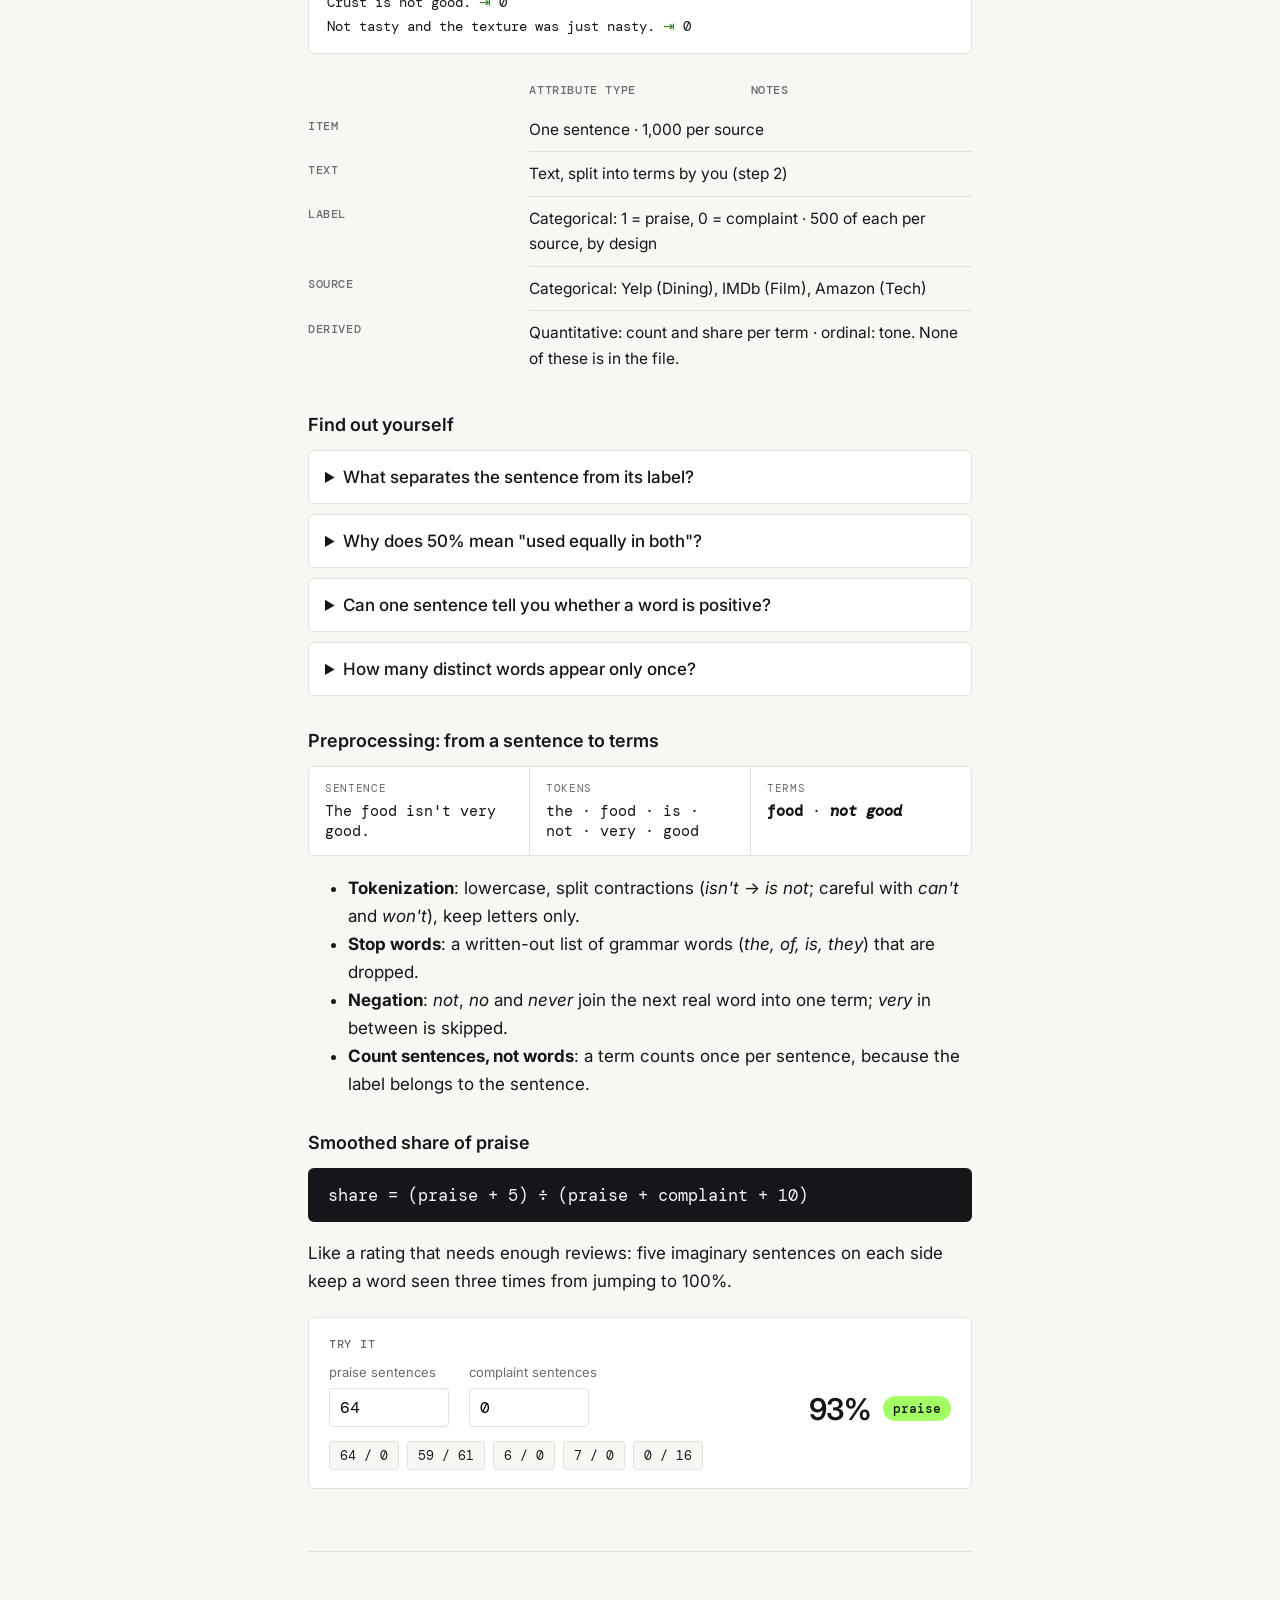
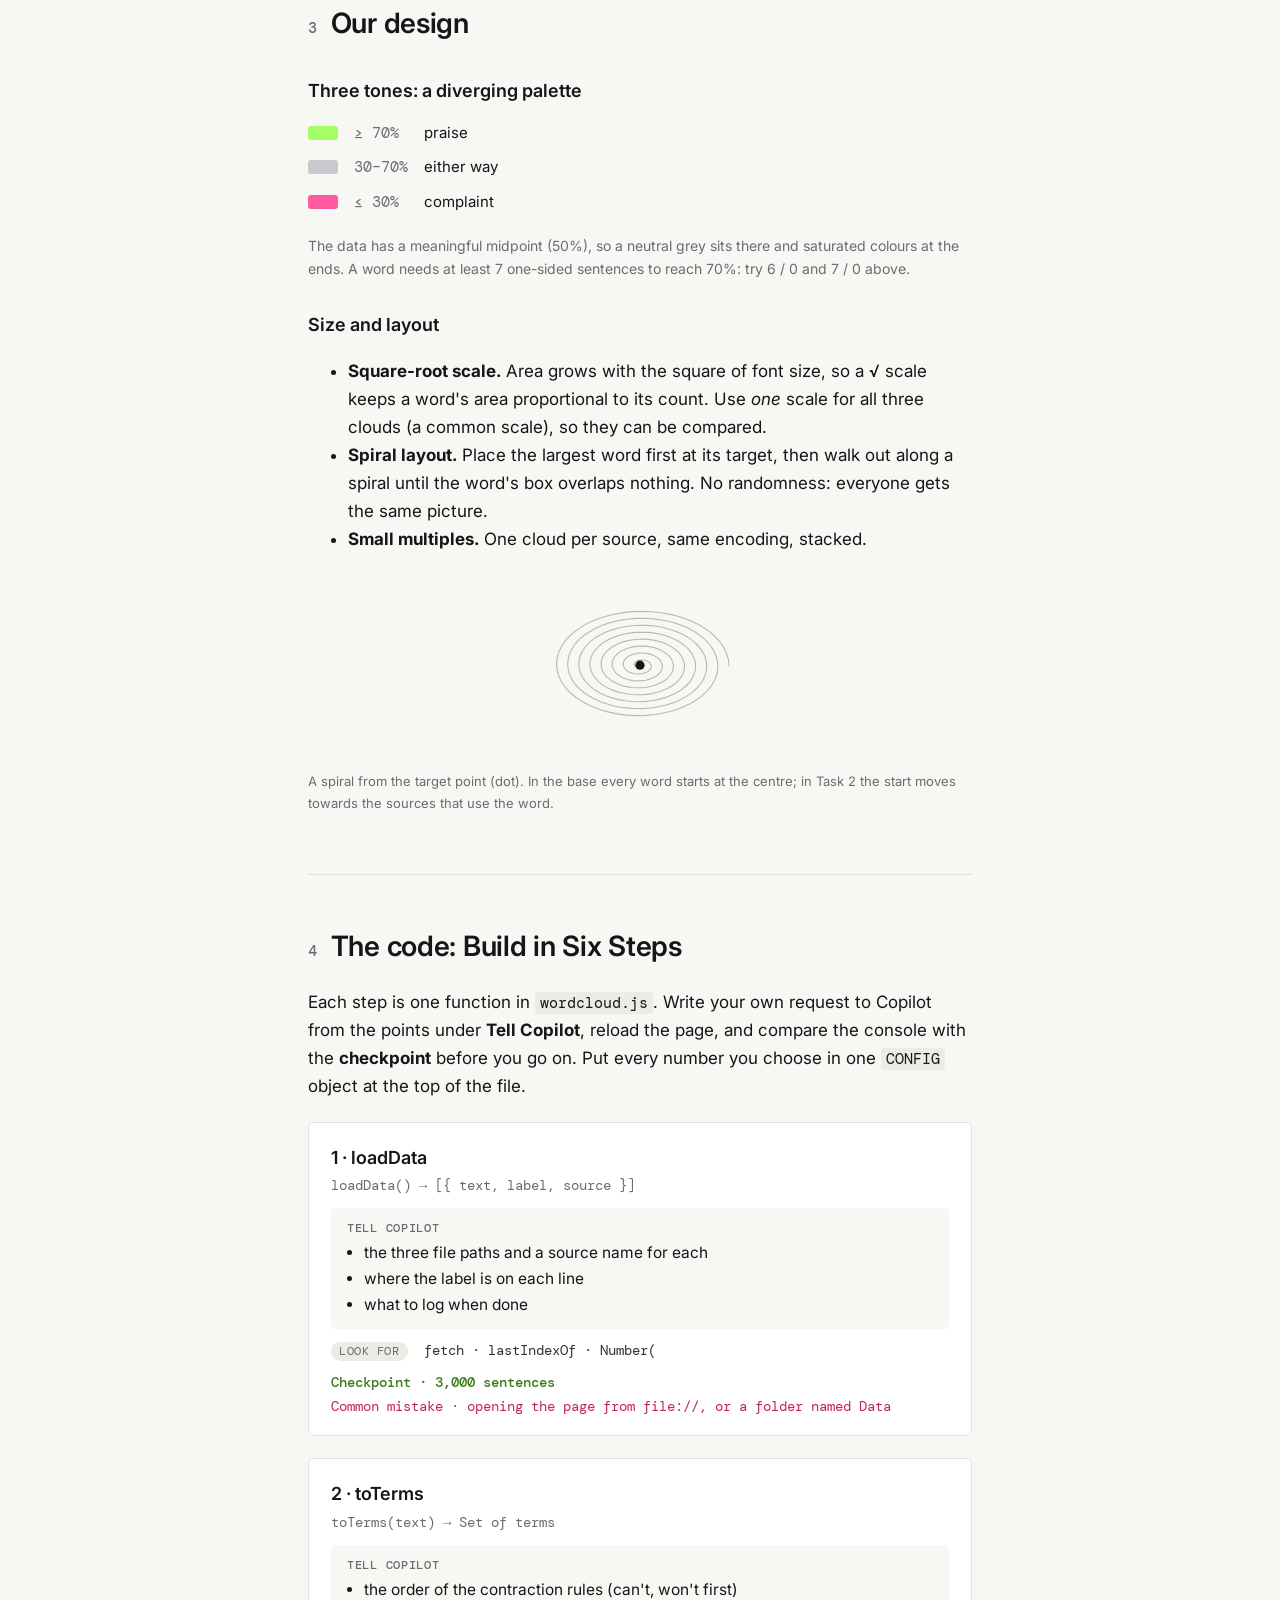
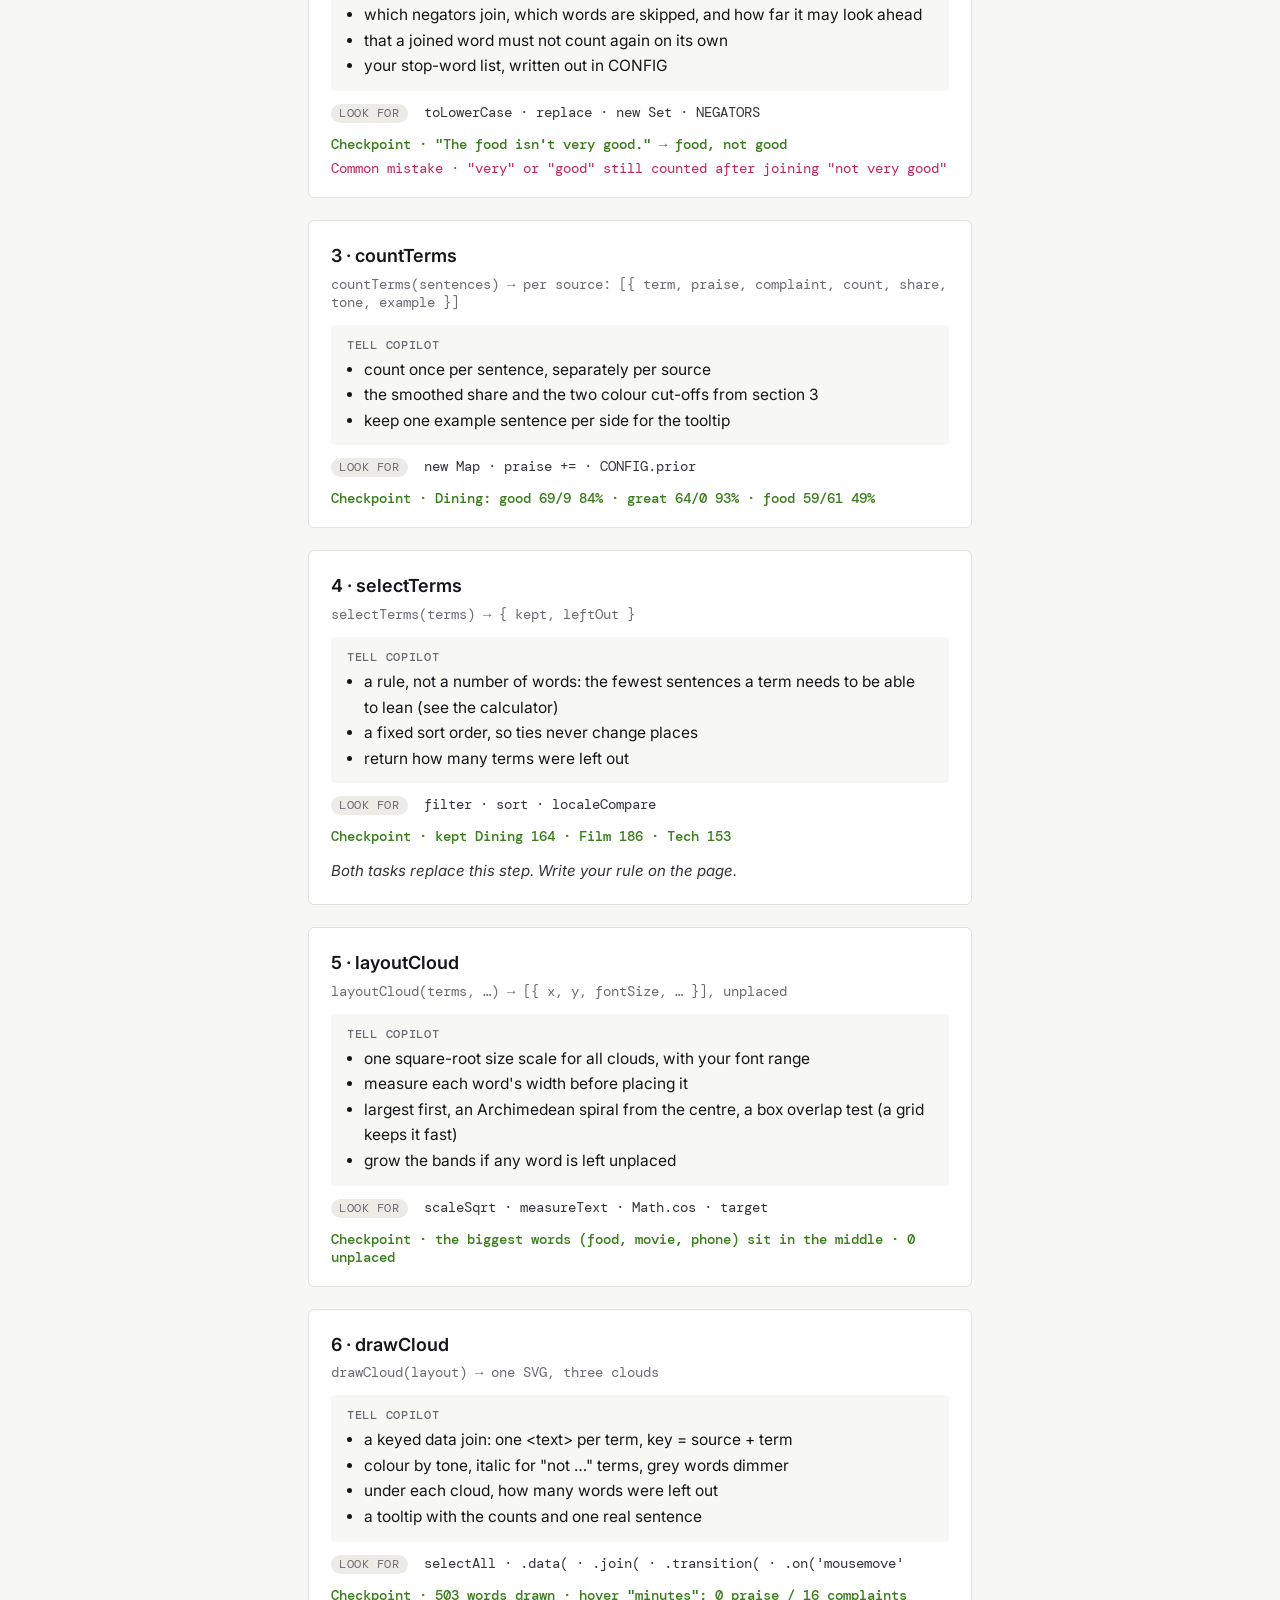
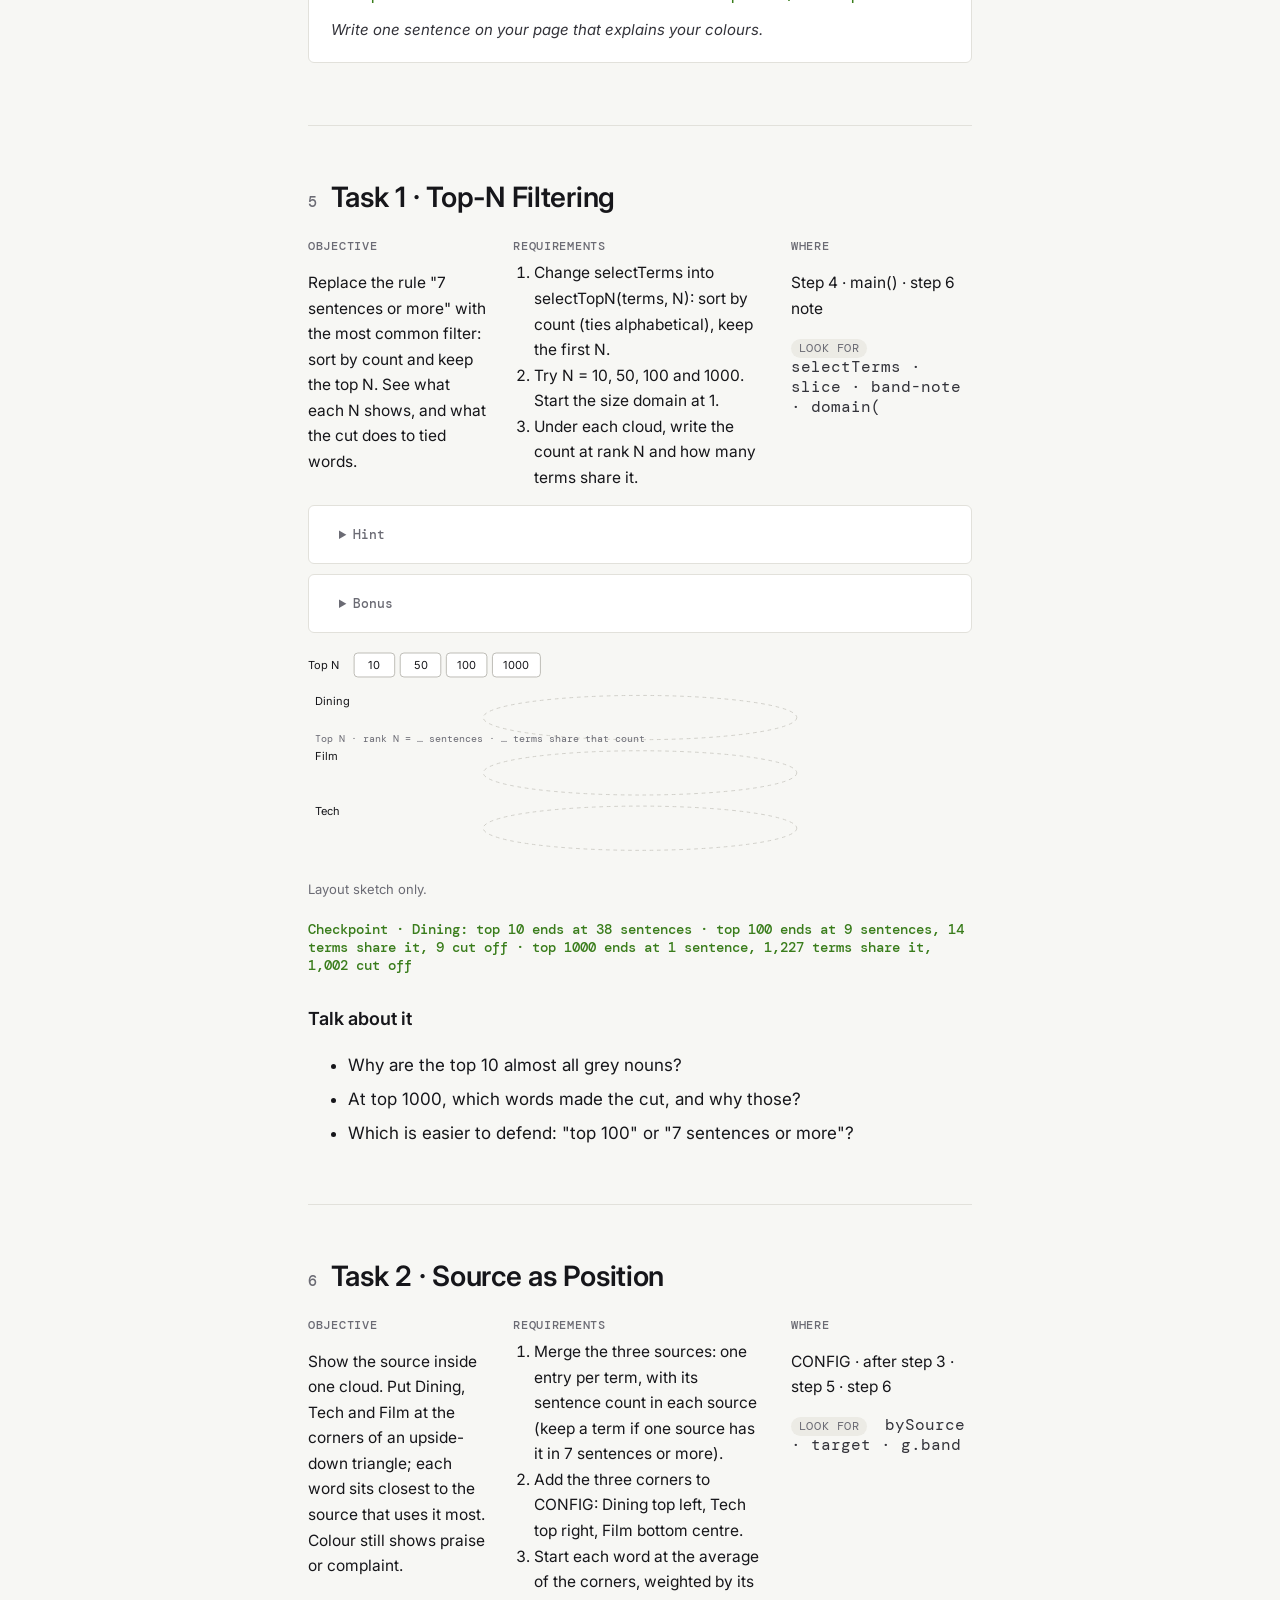
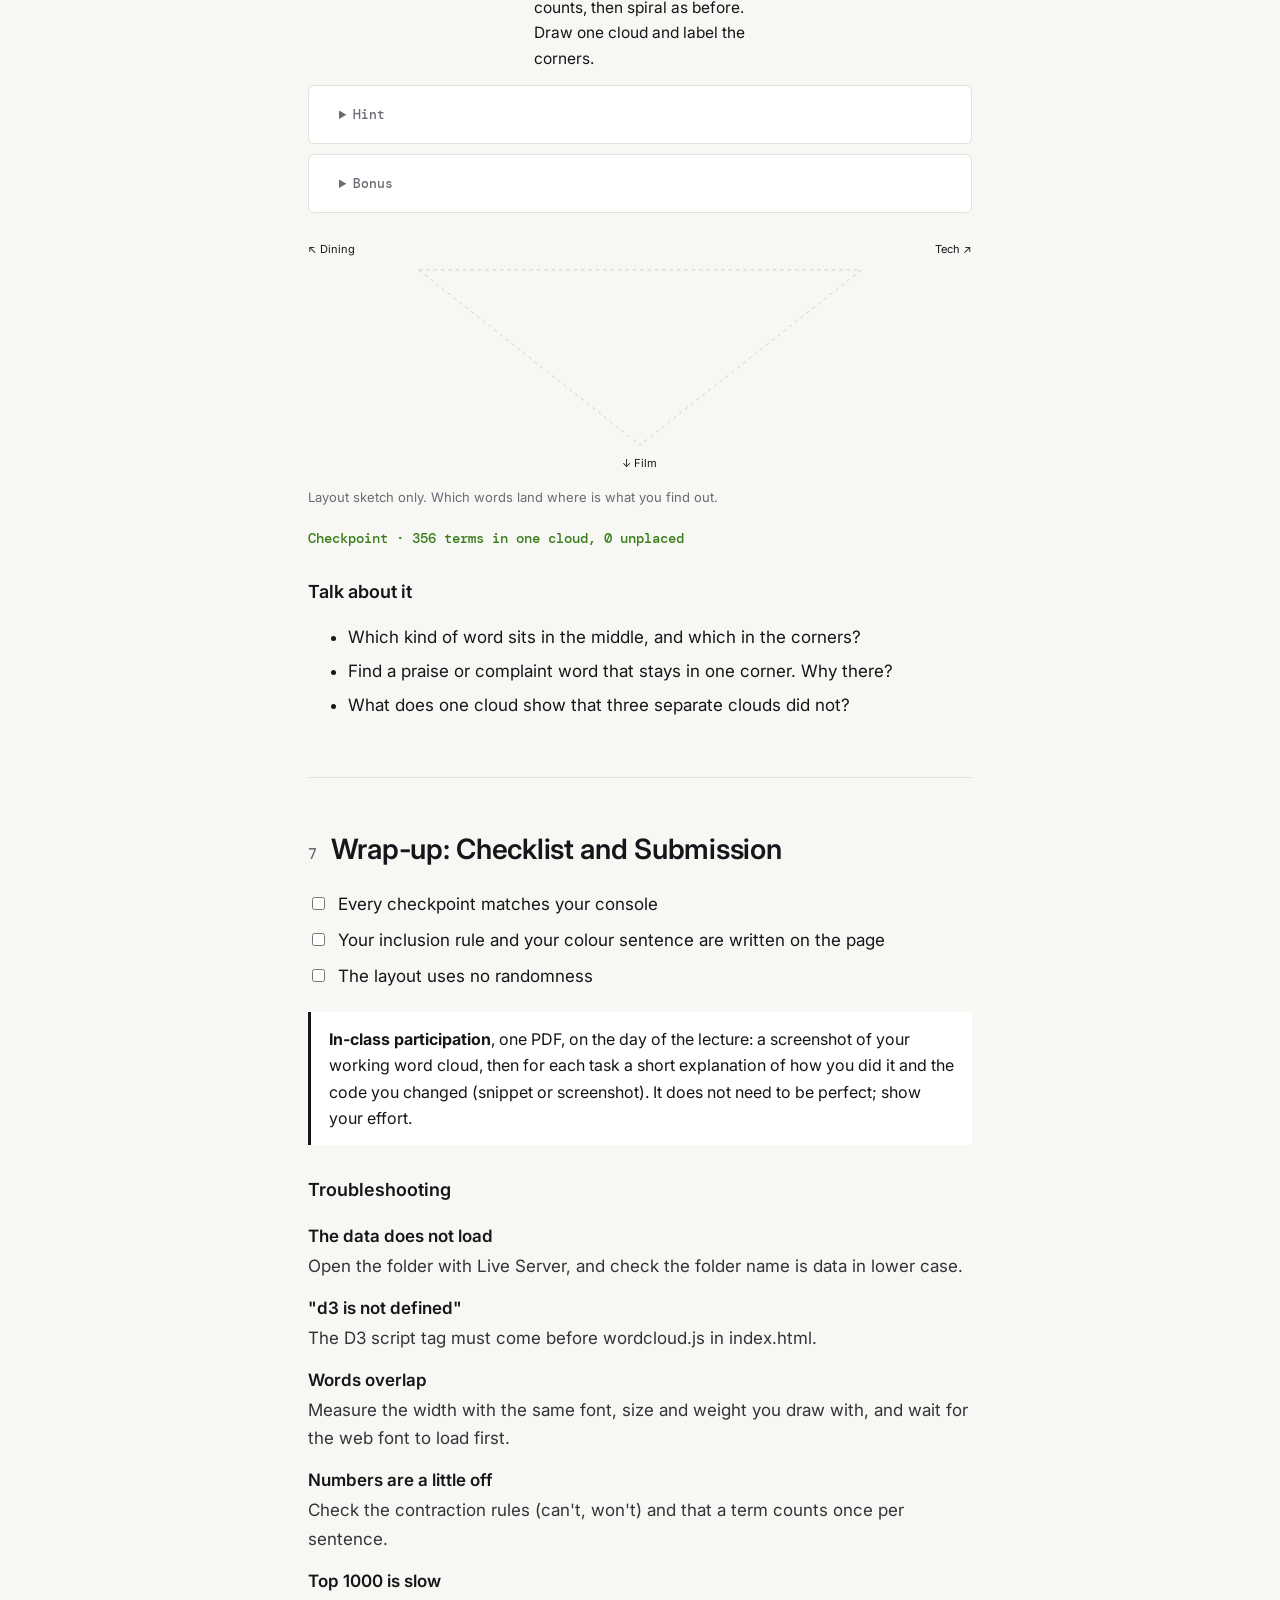
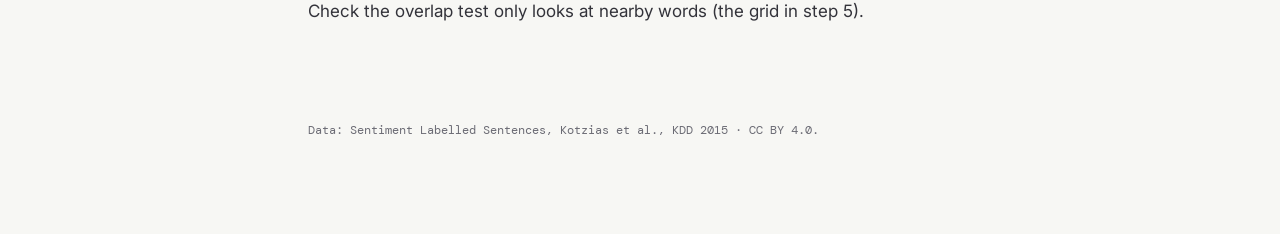
==== commit 9ec02777: "Fit every screen size, clearer data sources, short headings Co-Authored-By: Claude Opus 5.5 <noreply" ====
--- a/student-guide/index.html
+++ b/student-guide/index.html
@@ -176,7 +176,7 @@
 
     <!-- ===================== 4 BUILD ===================== -->
     <section id="build">
-      <h2><span>4</span><b lang="en">The code: build in 6 steps</b><b lang="zh">代码：六步搭建</b></h2>
+      <h2><span>4</span><b lang="en">The code: Build in Six Steps</b><b lang="zh">代码：六步搭建</b></h2>
       <p lang="en">Each step is one function in <code>wordcloud.js</code>. Write your own request to Copilot from the points under <b>Tell Copilot</b>, reload the page, and compare the console with the <b>checkpoint</b> before you go on. Put every number you choose in one <code>CONFIG</code> object at the top of the file.</p>
       <p lang="zh">每一步是 <code>wordcloud.js</code> 里的一个函数。根据 <b>告诉 Copilot</b> 下面的要点，自己写给 Copilot 的请求，刷新页面，并在继续之前把控制台输出和<b>检查点</b>对比。把你选定的所有数字放进文件顶部的一个 <code>CONFIG</code> 对象。</p>
 
@@ -257,7 +257,7 @@
 
     <!-- ===================== TASK 1 ===================== -->
     <section id="task1">
-      <h2><span>5</span><b lang="en">Task 1 · Top 10, 50, 100, 1000: how many words?</b><b lang="zh">任务 1 · 显示多少个词？前 10、50、100、1000</b></h2>
+      <h2><span>5</span><b lang="en">Task 1 · Top-N Filtering</b><b lang="zh">任务 1 · 前 N 个筛选</b></h2>
       <div class="brief">
         <div><h4 lang="en">Objective</h4><h4 lang="zh">目标</h4>
           <p lang="en">Replace the rule "7 sentences or more" with the most common filter: sort by count and keep the top N. See what each N shows, and what the cut does to tied words.</p>
@@ -291,7 +291,7 @@
 
     <!-- ===================== TASK 2 ===================== -->
     <section id="task2">
-      <h2><span>6</span><b lang="en">Task 2 · One cloud, three corners</b><b lang="zh">任务 2 · 一个词云，三个角</b></h2>
+      <h2><span>6</span><b lang="en">Task 2 · Source as Position</b><b lang="zh">任务 2 · 用位置表示来源</b></h2>
       <div class="brief">
         <div><h4 lang="en">Objective</h4><h4 lang="zh">目标</h4>
           <p lang="en">Show the source inside one cloud. Put Dining, Tech and Film at the corners of an upside-down triangle; each word sits closest to the source that uses it most. Colour still shows praise or complaint.</p>
@@ -319,7 +319,7 @@
 
     <!-- ===================== SUBMIT ===================== -->
     <section id="submit">
-      <h2><span>7</span><b lang="en">Wrap-up: check &amp; submit</b><b lang="zh">总结：检查与提交</b></h2>
+      <h2><span>7</span><b lang="en">Wrap-up: Checklist and Submission</b><b lang="zh">总结：检查与提交</b></h2>
       <ul class="checklist" lang="en">
         <li><label><input type="checkbox" data-progress="c1"> Every checkpoint matches your console</label></li>
         <li><label><input type="checkbox" data-progress="c2"> Your inclusion rule and your colour sentence are written on the page</label></li>
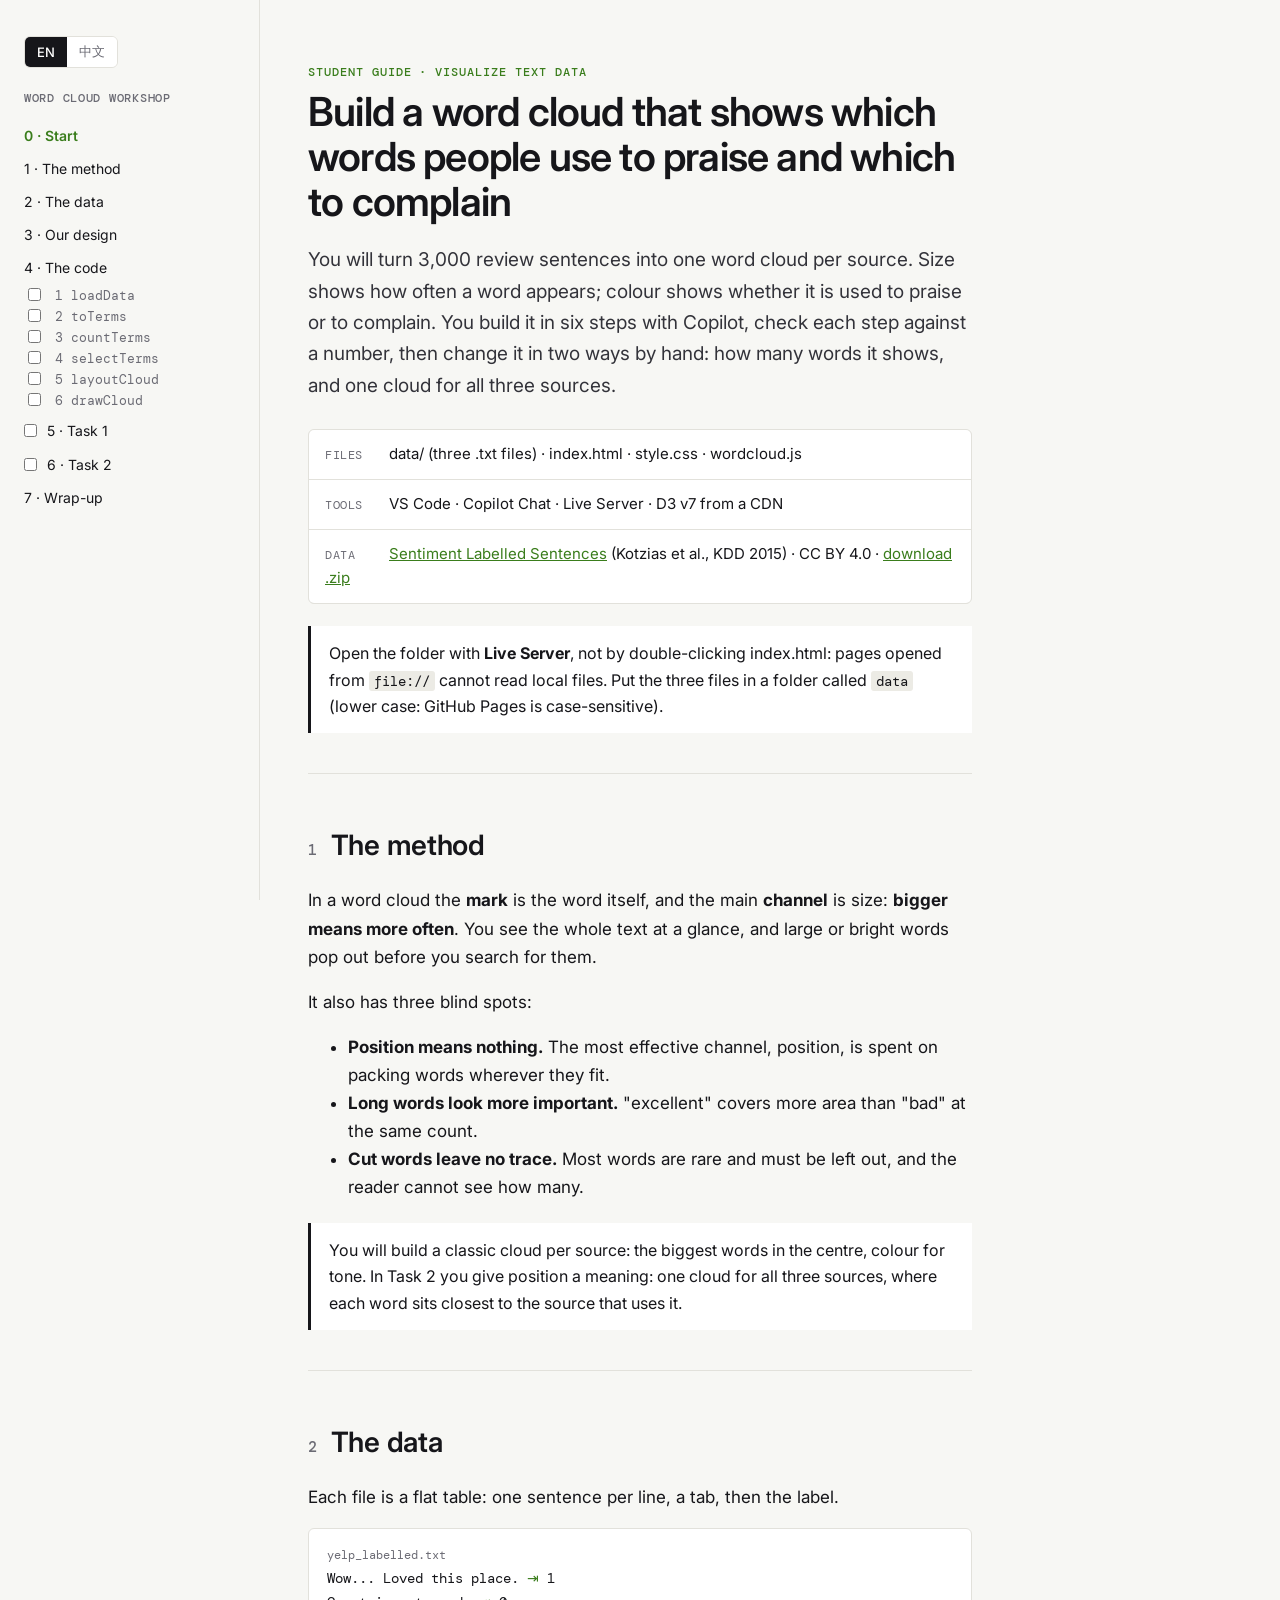
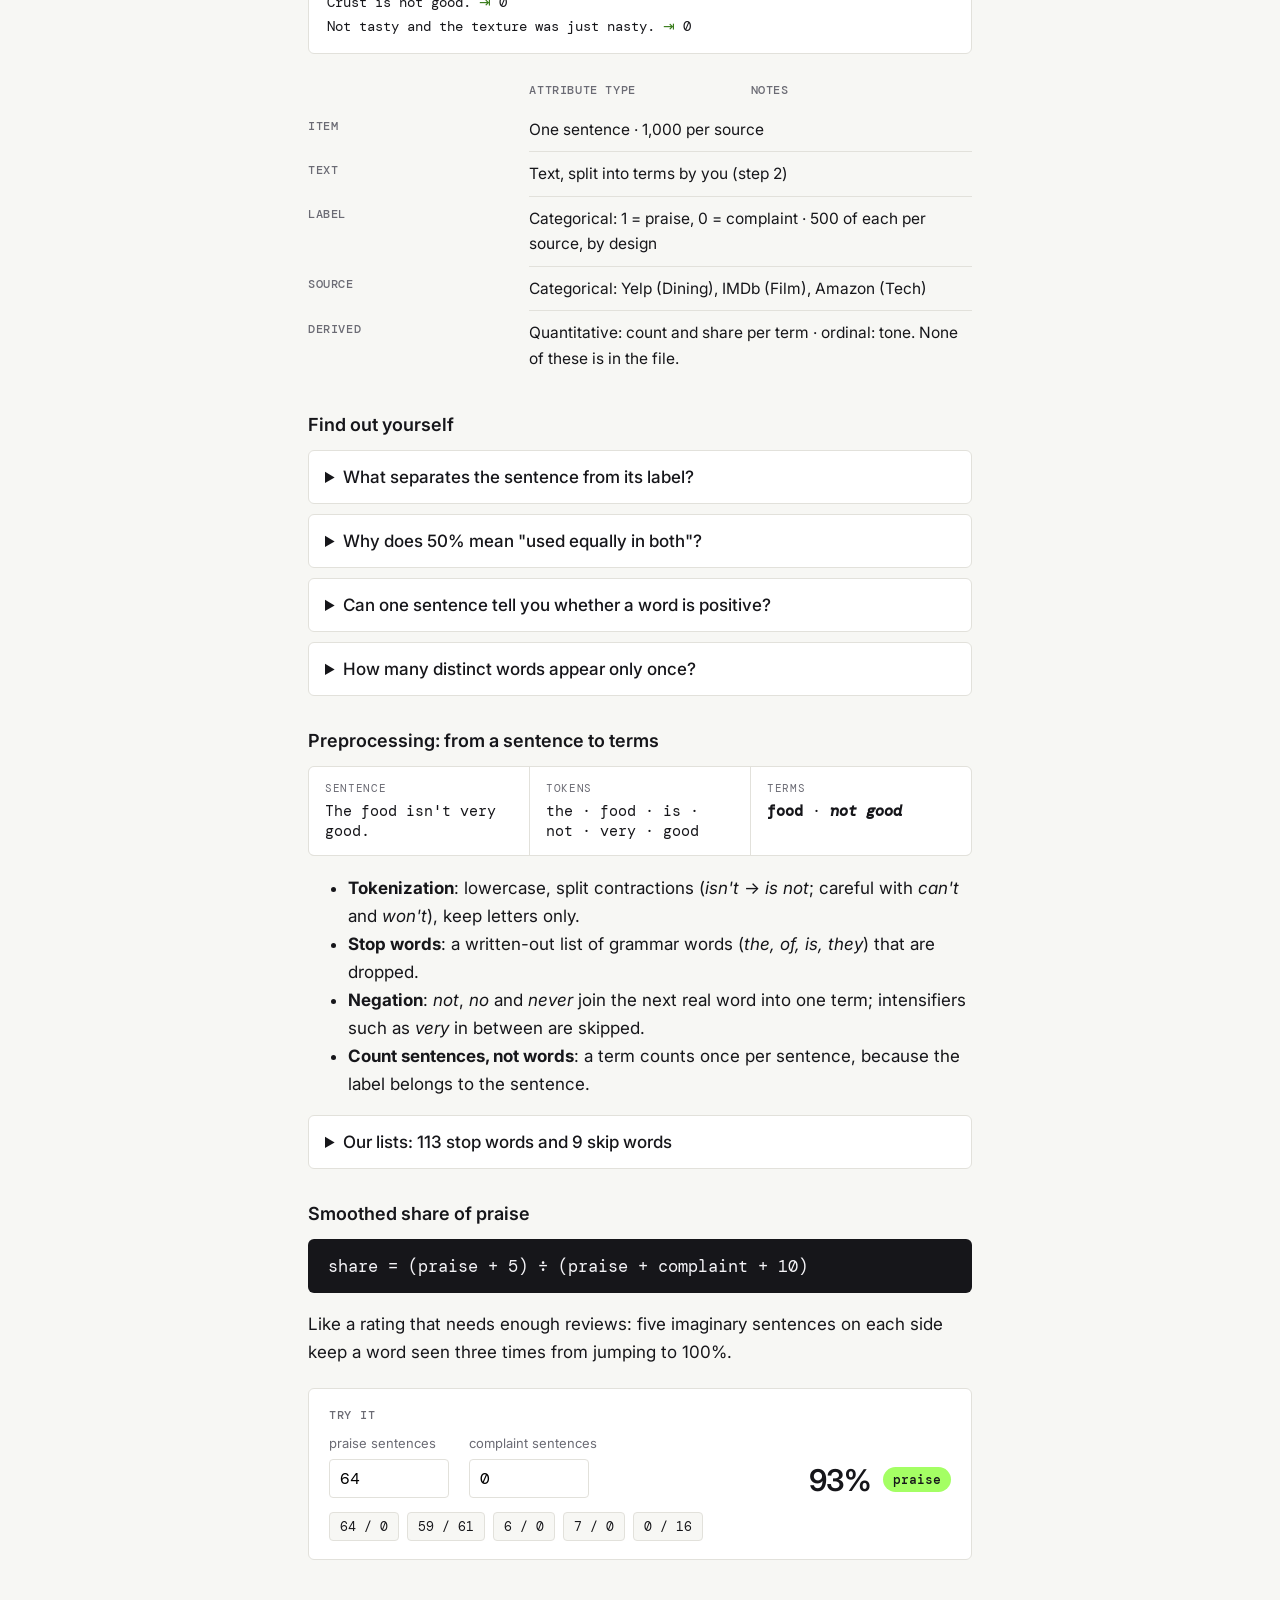
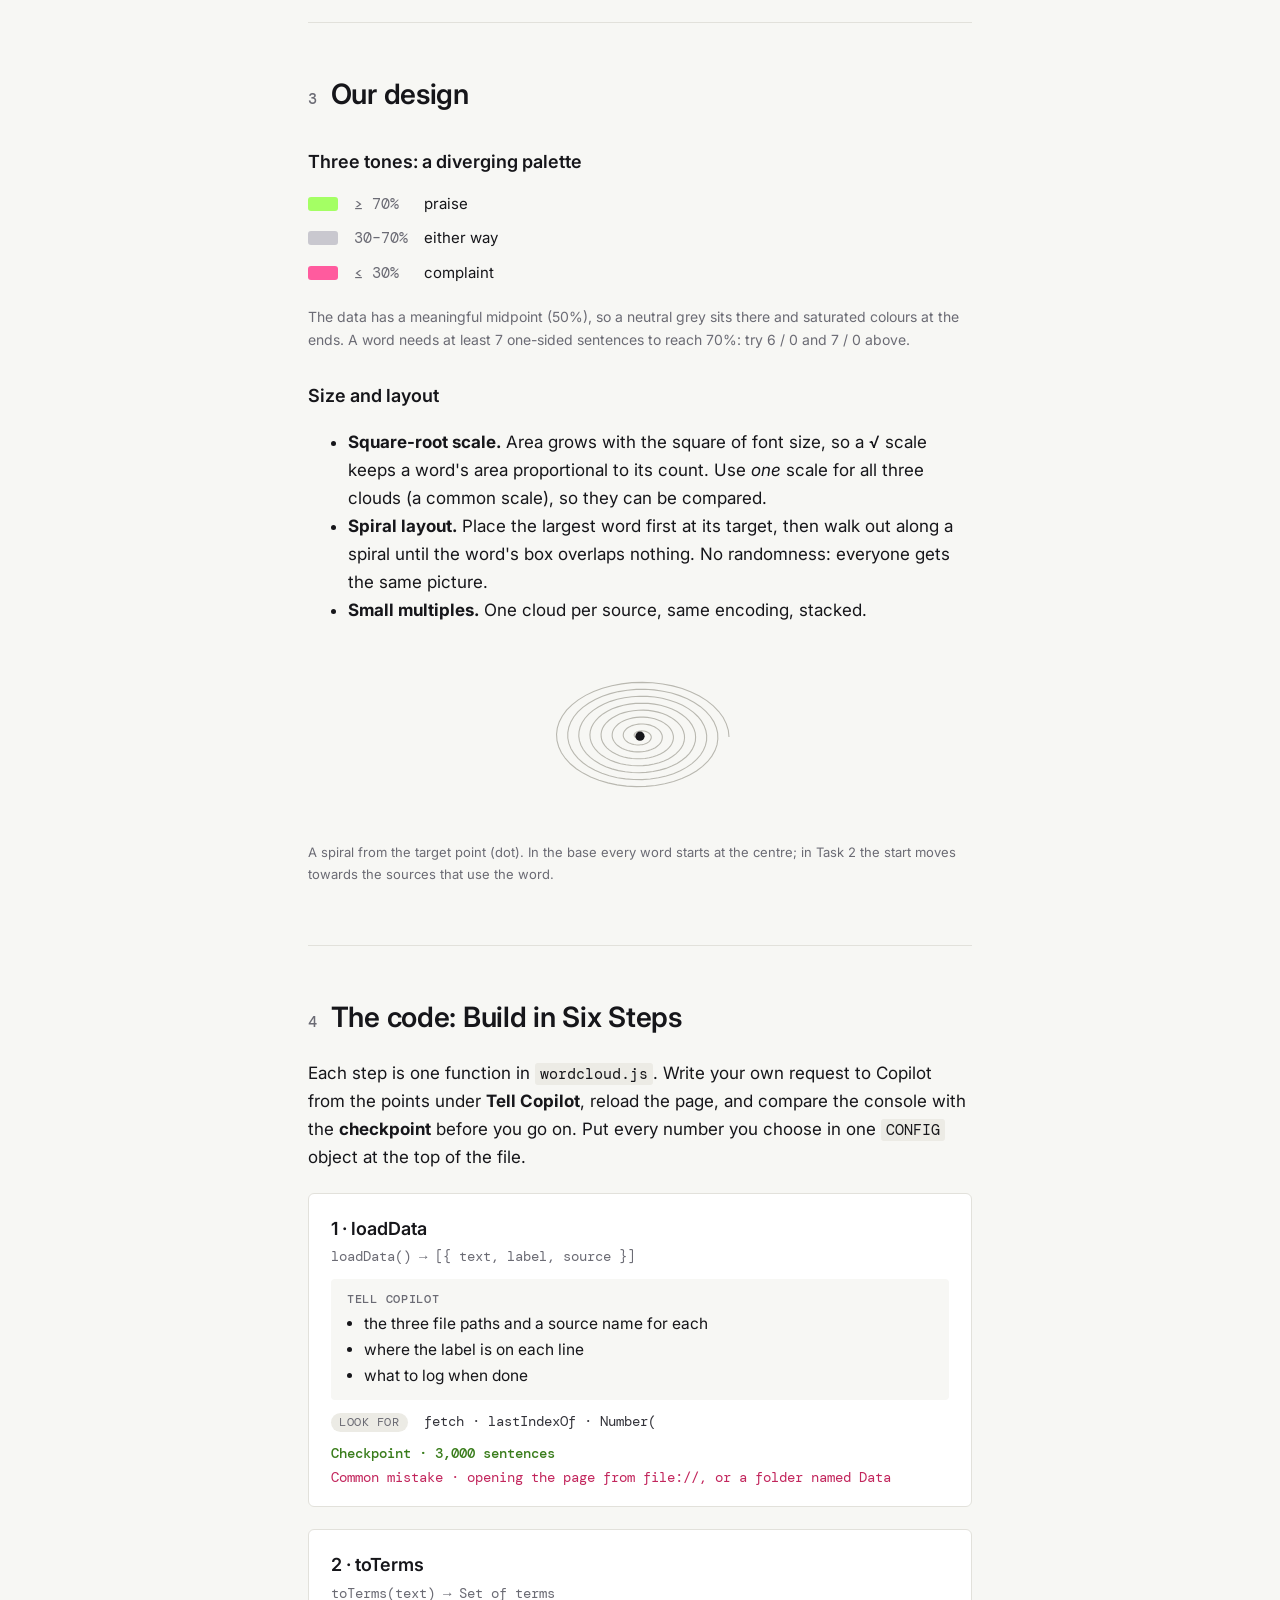
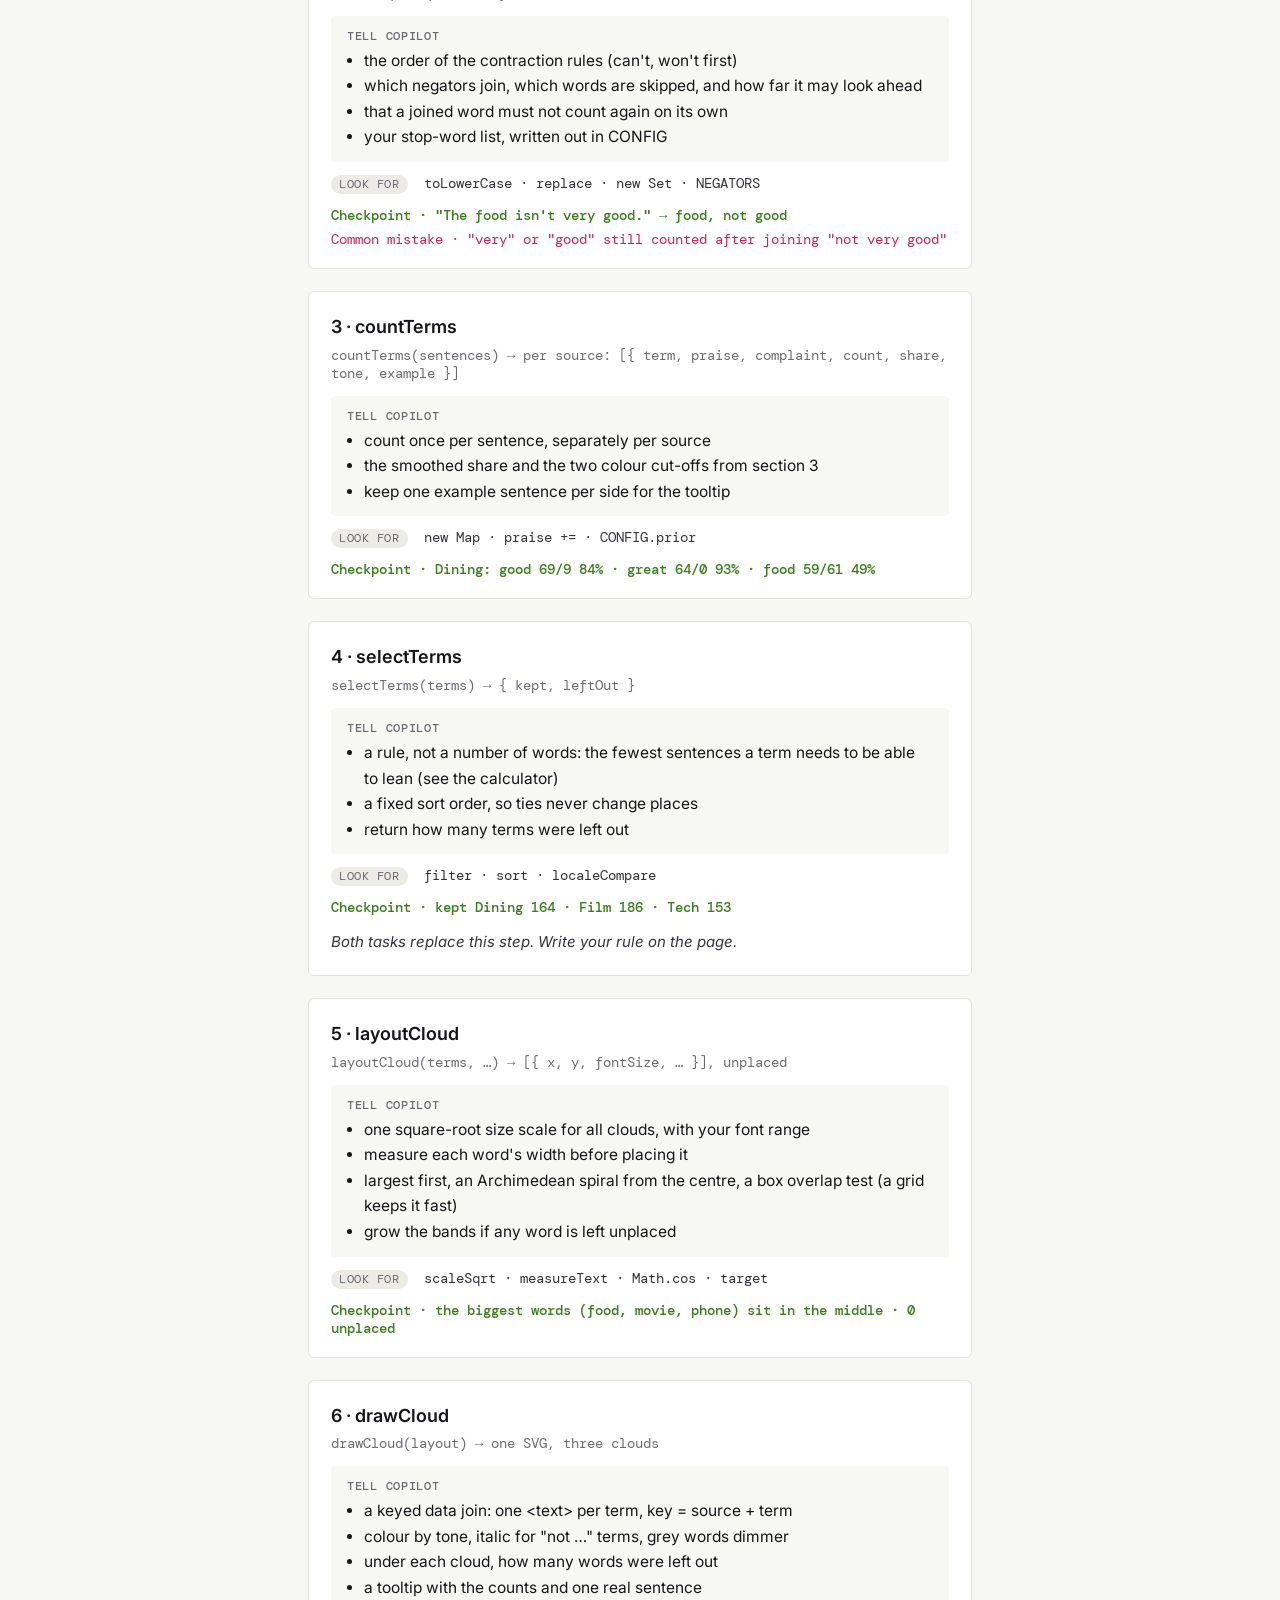
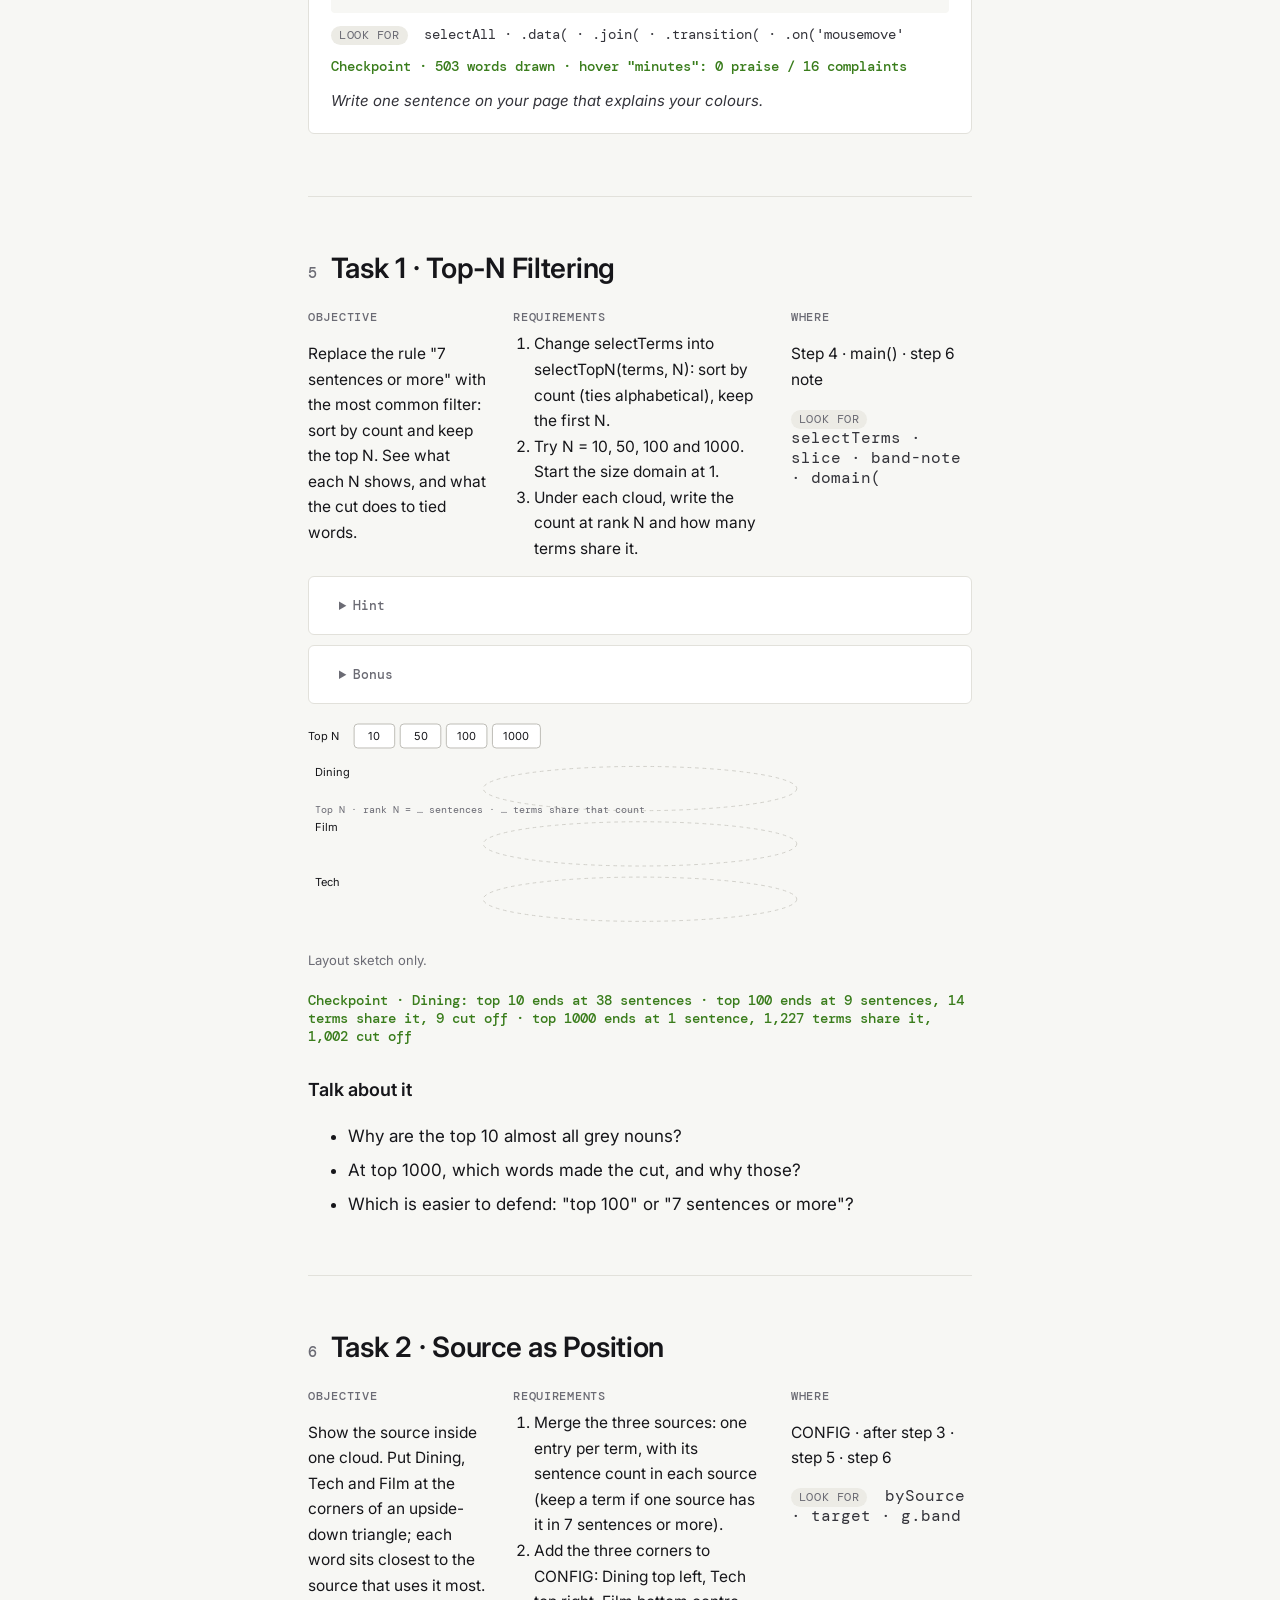
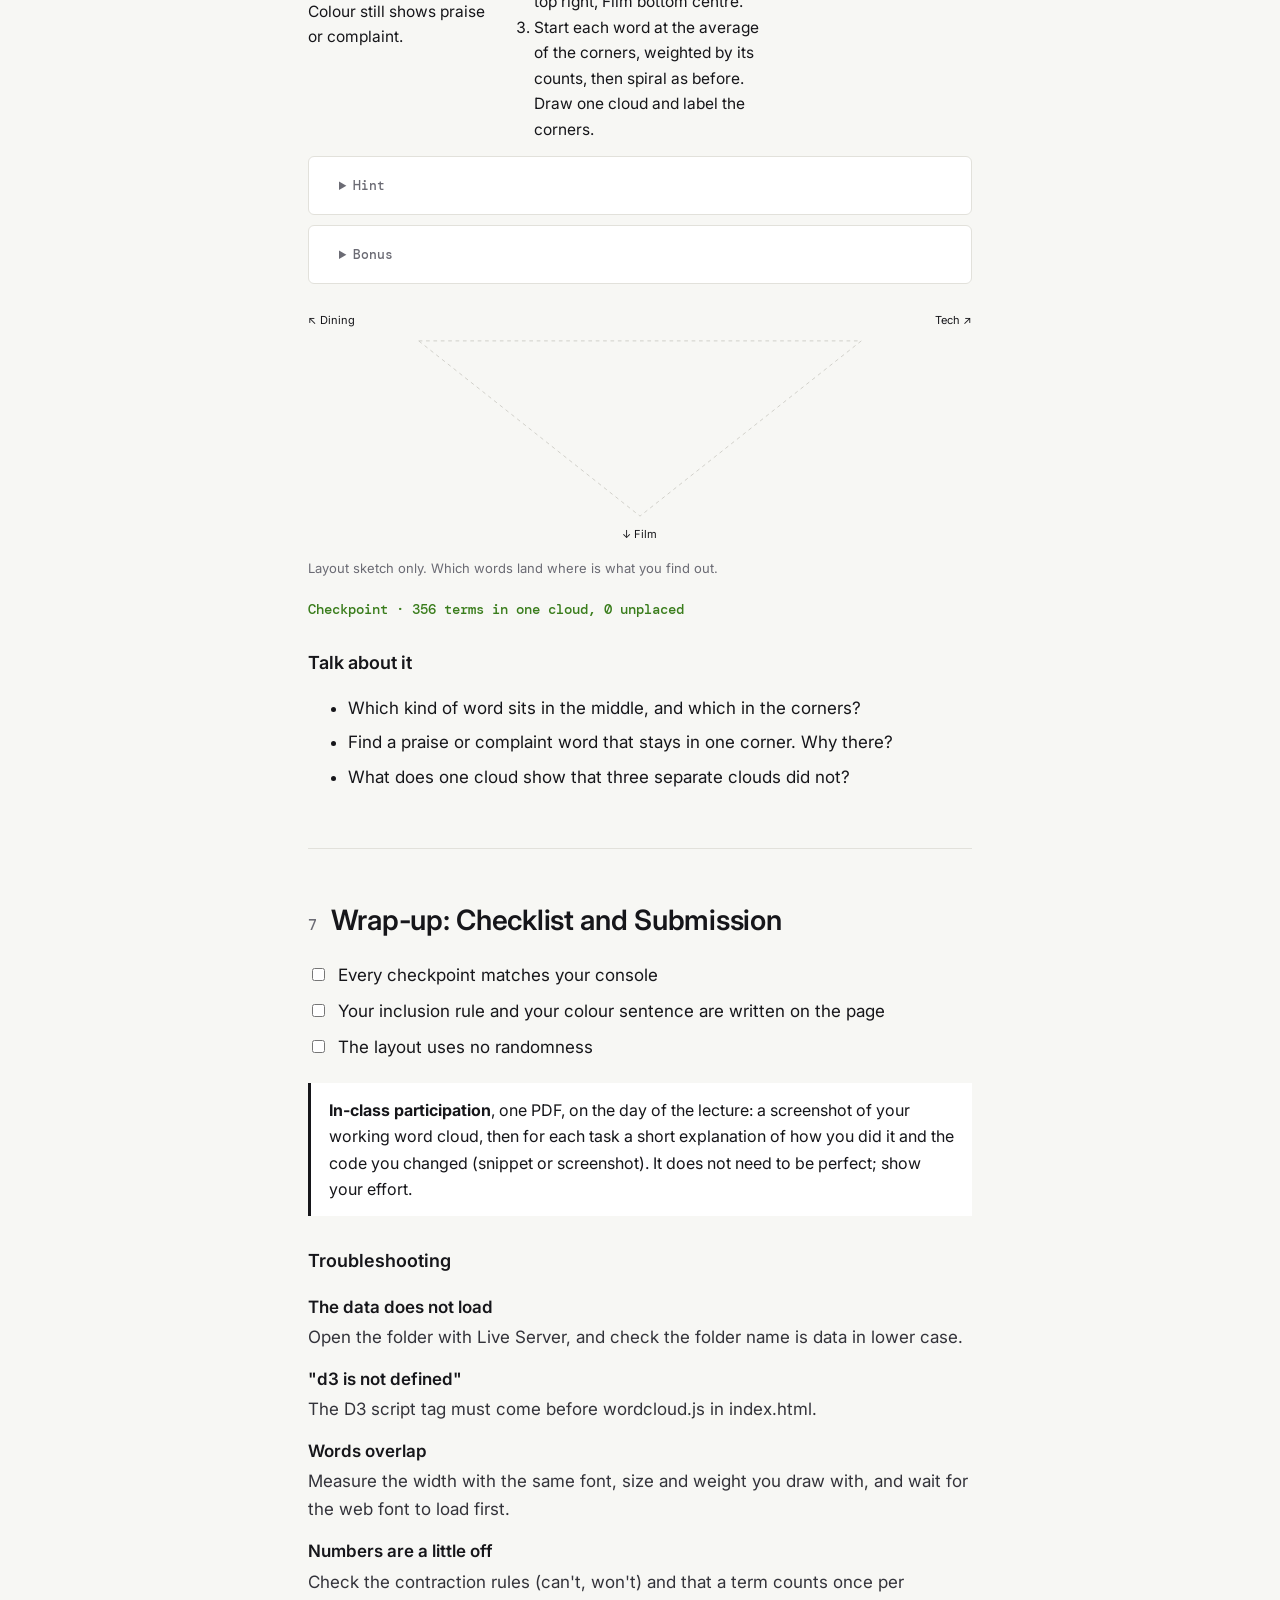
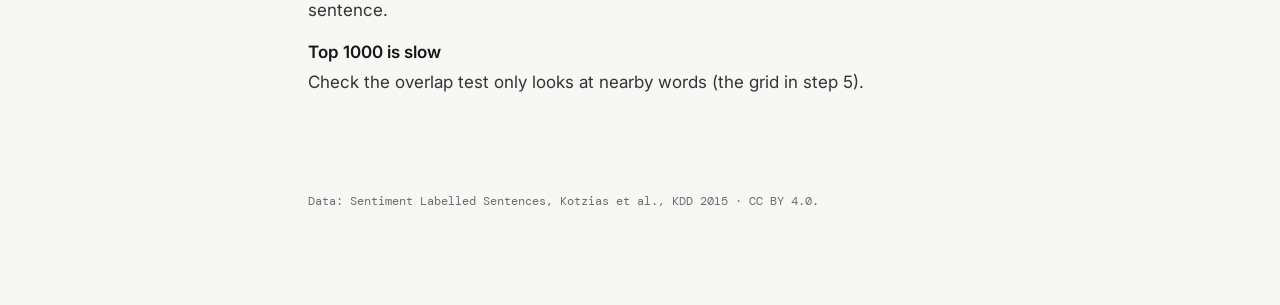
==== commit 243d687c: "Show stop-word and skip-word lists in guide and presentation Co-Authored-By: Claude Opus 5.5 <norepl" ====
--- a/student-guide/index.html
+++ b/student-guide/index.html
@@ -112,15 +112,28 @@
       <ul lang="en">
         <li><b>Tokenization</b>: lowercase, split contractions (<em>isn't</em> → <em>is not</em>; careful with <em>can't</em> and <em>won't</em>), keep letters only.</li>
         <li><b>Stop words</b>: a written-out list of grammar words (<em>the, of, is, they</em>) that are dropped.</li>
-        <li><b>Negation</b>: <em>not</em>, <em>no</em> and <em>never</em> join the next real word into one term; <em>very</em> in between is skipped.</li>
+        <li><b>Negation</b>: <em>not</em>, <em>no</em> and <em>never</em> join the next real word into one term; intensifiers such as <em>very</em> in between are skipped.</li>
         <li><b>Count sentences, not words</b>: a term counts once per sentence, because the label belongs to the sentence.</li>
       </ul>
       <ul lang="zh">
         <li><b>分词（tokenization）</b>：转小写，拆开缩写（<em>isn't</em> → <em>is not</em>；注意 <em>can't</em> 和 <em>won't</em>），只保留字母。</li>
         <li><b>停用词（stop words）</b>：一份写明的语法词列表（<em>the, of, is, they</em>），统计前删除。</li>
-        <li><b>否定处理</b>：<em>not</em>、<em>no</em>、<em>never</em> 与后面第一个实词合成一个词项；中间的 <em>very</em> 跳过。</li>
+        <li><b>否定处理</b>：<em>not</em>、<em>no</em>、<em>never</em> 与后面第一个实词合成一个词项；中间的 <em>very</em> 等强调词跳过。</li>
         <li><b>按句计数</b>：一个词项在一句话里只算一次，因为标签属于整句。</li>
       </ul>
+
+      <details class="wordlist"><summary><span lang="en">Our lists: 113 stop words and 9 skip words</span><span lang="zh">我们的列表：113 个停用词和 9 个跳过词</span></summary>
+        <p lang="en">Which words to drop is a judgement call, so we write ours out. Change them if you disagree, and say so in your submission.</p>
+        <p lang="zh">删除哪些词是一种判断，所以我们把列表写明。如果你不同意可以修改，并在提交时说明。</p>
+        <h4 lang="en">Stop words (function words) · dropped everywhere</h4><h4 lang="zh">停用词（功能词）· 全部删除</h4>
+        <dl lang="en"><dt>Articles and determiners <span>7</span></dt><dd>a · an · the · this · that · these · those</dd><dt>Pronouns <span>30</span></dt><dd>i · me · my · mine · we · us · our · ours · you · your · yours · he · him · his · she · her · hers · it · its · they · them · their · theirs · myself · yourself · himself · herself · itself · ourselves · themselves</dd><dt>Question words <span>9</span></dt><dd>who · whom · whose · which · what · where · when · why · how</dd><dt>be · have · do <span>16</span></dt><dd>am · is · are · was · were · be · been · being · have · has · had · having · do · does · did · doing</dd><dt>Modal verbs <span>9</span></dt><dd>will · would · shall · should · can · could · may · might · must</dd><dt>Prepositions <span>25</span></dt><dd>of · in · on · at · by · for · with · about · against · between · into · through · during · before · after · above · below · to · from · up · down · out · off · over · under</dd><dt>Conjunctions <span>15</span></dt><dd>and · or · but · nor · so · yet · if · then · than · because · as · while · until · although · though</dd><dt>Place <span>2</span></dt><dd>there · here</dd></dl><dl lang="zh"><dt>冠词与限定词 <span>7</span></dt><dd>a · an · the · this · that · these · those</dd><dt>代词 <span>30</span></dt><dd>i · me · my · mine · we · us · our · ours · you · your · yours · he · him · his · she · her · hers · it · its · they · them · their · theirs · myself · yourself · himself · herself · itself · ourselves · themselves</dd><dt>疑问词 <span>9</span></dt><dd>who · whom · whose · which · what · where · when · why · how</dd><dt>be · have · do <span>16</span></dt><dd>am · is · are · was · were · be · been · being · have · has · had · having · do · does · did · doing</dd><dt>情态动词 <span>9</span></dt><dd>will · would · shall · should · can · could · may · might · must</dd><dt>介词 <span>25</span></dt><dd>of · in · on · at · by · for · with · about · against · between · into · through · during · before · after · above · below · to · from · up · down · out · off · over · under</dd><dt>连词 <span>15</span></dt><dd>and · or · but · nor · so · yet · if · then · than · because · as · while · until · although · though</dd><dt>地点 <span>2</span></dt><dd>there · here</dd></dl>
+        <p lang="en">Kept on purpose: <em>not, no, never</em> (they join the next word) and every word that can carry a judgement, such as <em>good</em> or <em>bad</em>. Single letters are dropped by a length rule, not the list.</p>
+        <p lang="zh">特意保留：<em>not、no、never</em>（与后面的词合并），以及所有可能带有评价的词，如 <em>good</em>、<em>bad</em>。单个字母由长度规则删除，不在列表中。</p>
+        <h4 lang="en">Skip words · only after a negator</h4><h4 lang="zh">跳过词 · 只在否定词之后</h4>
+        <dl><dt>Intensifiers <span>9</span></dt><dd>very · really · too · quite · all · even · ever · much · more</dd></dl>
+        <p lang="en">After <em>not / no / never</em>, the code looks past up to two stop words or skip words to find the word to join: <em>isn't very good</em> → <em>not good</em>. Anywhere else, skip words stay as ordinary terms.</p>
+        <p lang="zh">在 <em>not / no / never</em> 之后，代码最多越过两个停用词或跳过词，找到要合并的词：<em>isn't very good</em> → <em>not good</em>。在其他位置，跳过词仍是普通词项。</p>
+      </details>
 
       <h3 lang="en">Smoothed share of praise</h3><h3 lang="zh">平滑后的称赞比例</h3>
       <p class="formula">share = (praise + 5) ÷ (praise + complaint + 10)</p>
--- a/student-guide/style.css
+++ b/student-guide/style.css
@@ -184,3 +184,9 @@
 .w-cloud { fill: none; stroke: #cfcec7; stroke-dasharray: 4 4; }
 .w-spiral { fill: none; stroke: #b9b8b0; stroke-width: 1.2; }
 @media (max-width: 900px) { .brief { grid-template-columns: 1fr; } }
+
+.wordlist h4 { margin: 16px 0 6px; font: 500 12px var(--mono); letter-spacing: 0.06em; text-transform: uppercase; color: var(--muted); }
+.wordlist dl { display: grid; grid-template-columns: max-content 1fr; gap: 4px 16px; margin: 0; font-size: 14px; }
+.wordlist dt { font-weight: 500; white-space: nowrap; }
+.wordlist dt span { color: var(--muted); font: 12px var(--mono); }
+.wordlist dd { margin: 0; font: 13px/1.6 var(--mono); color: #33333a; }
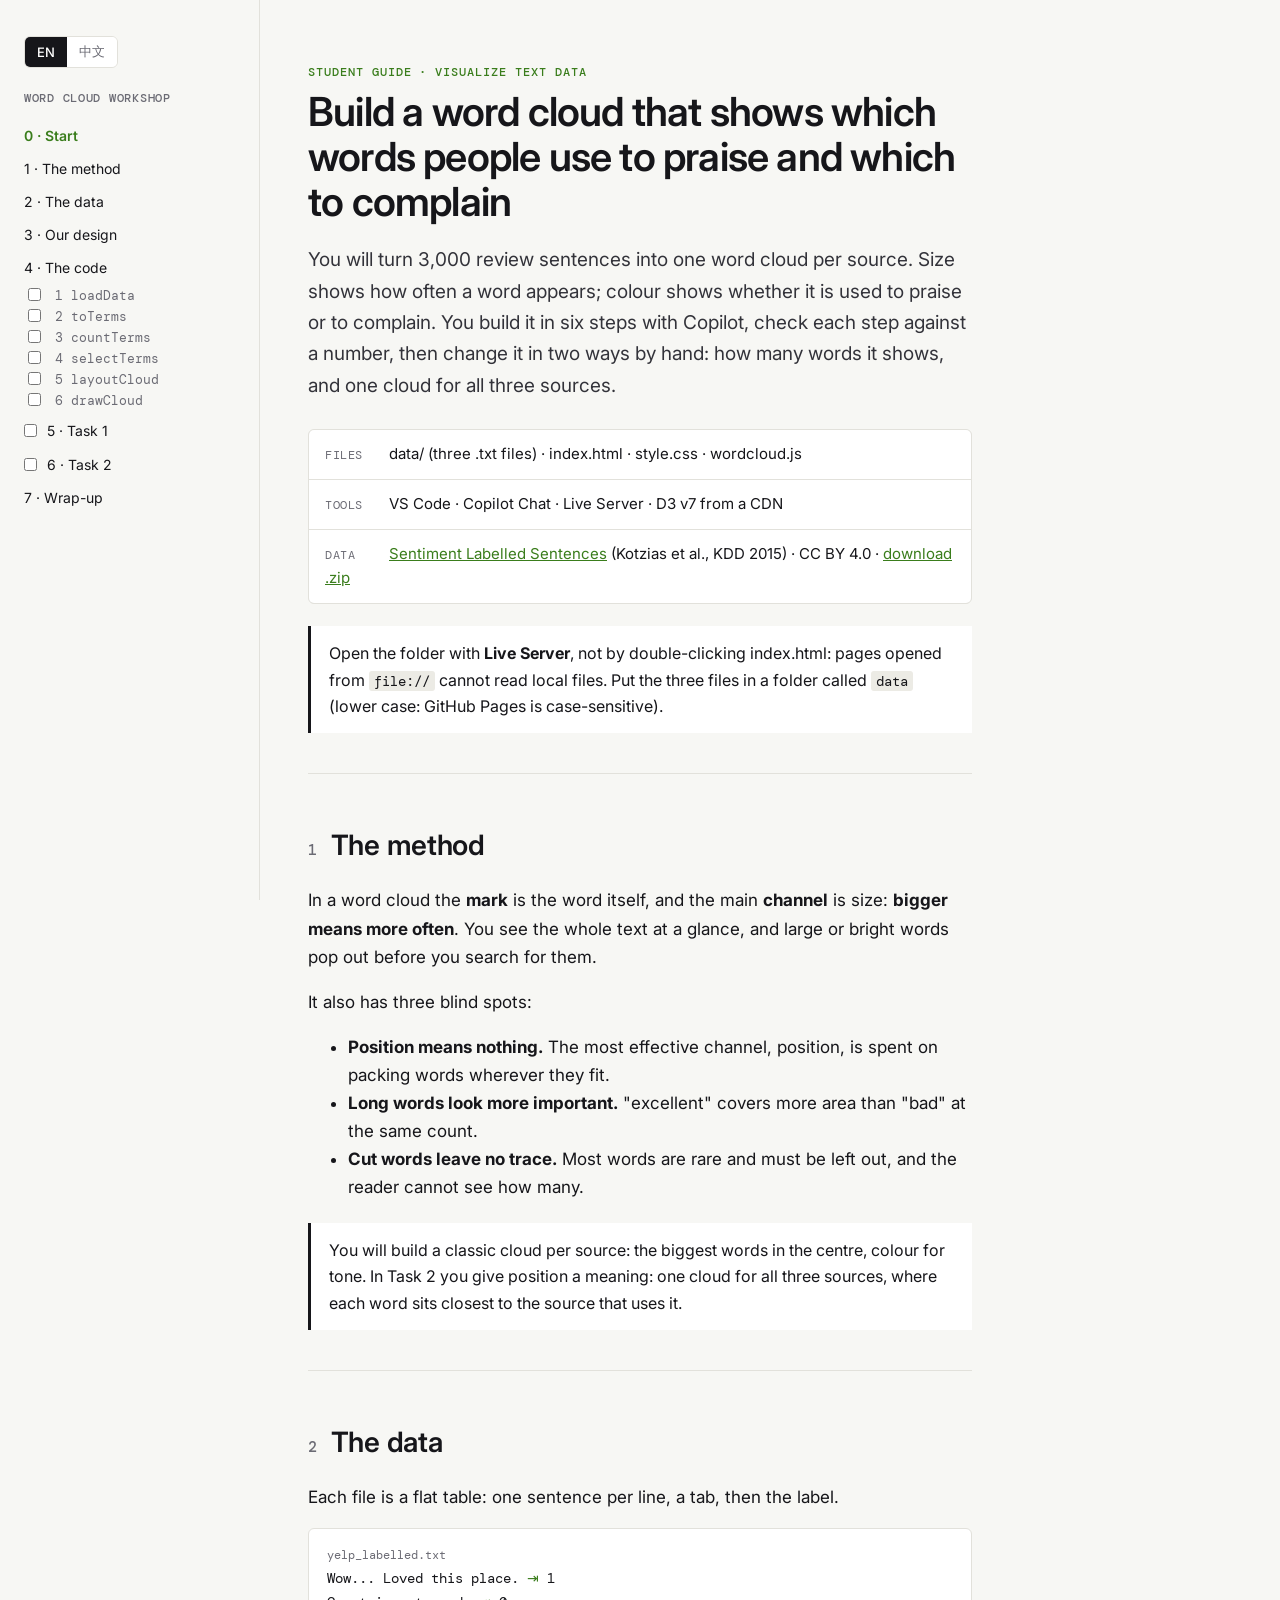
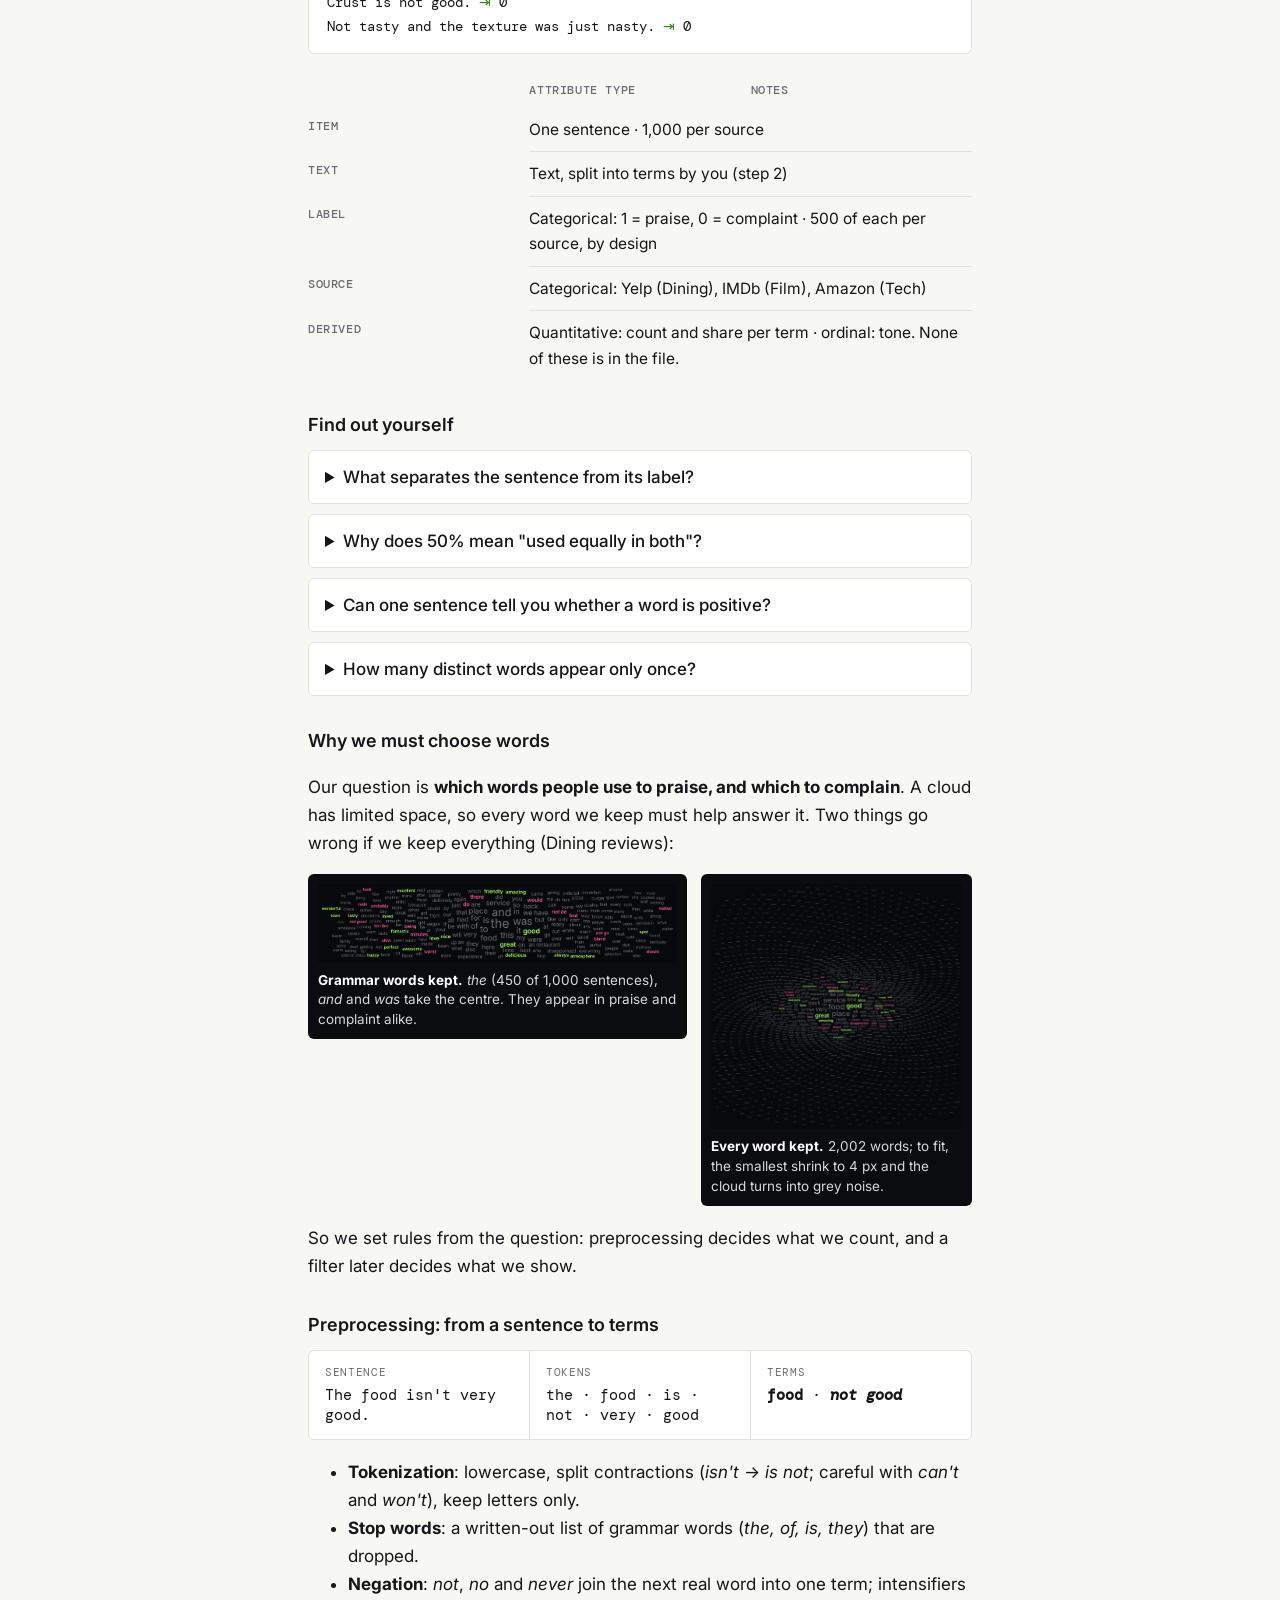
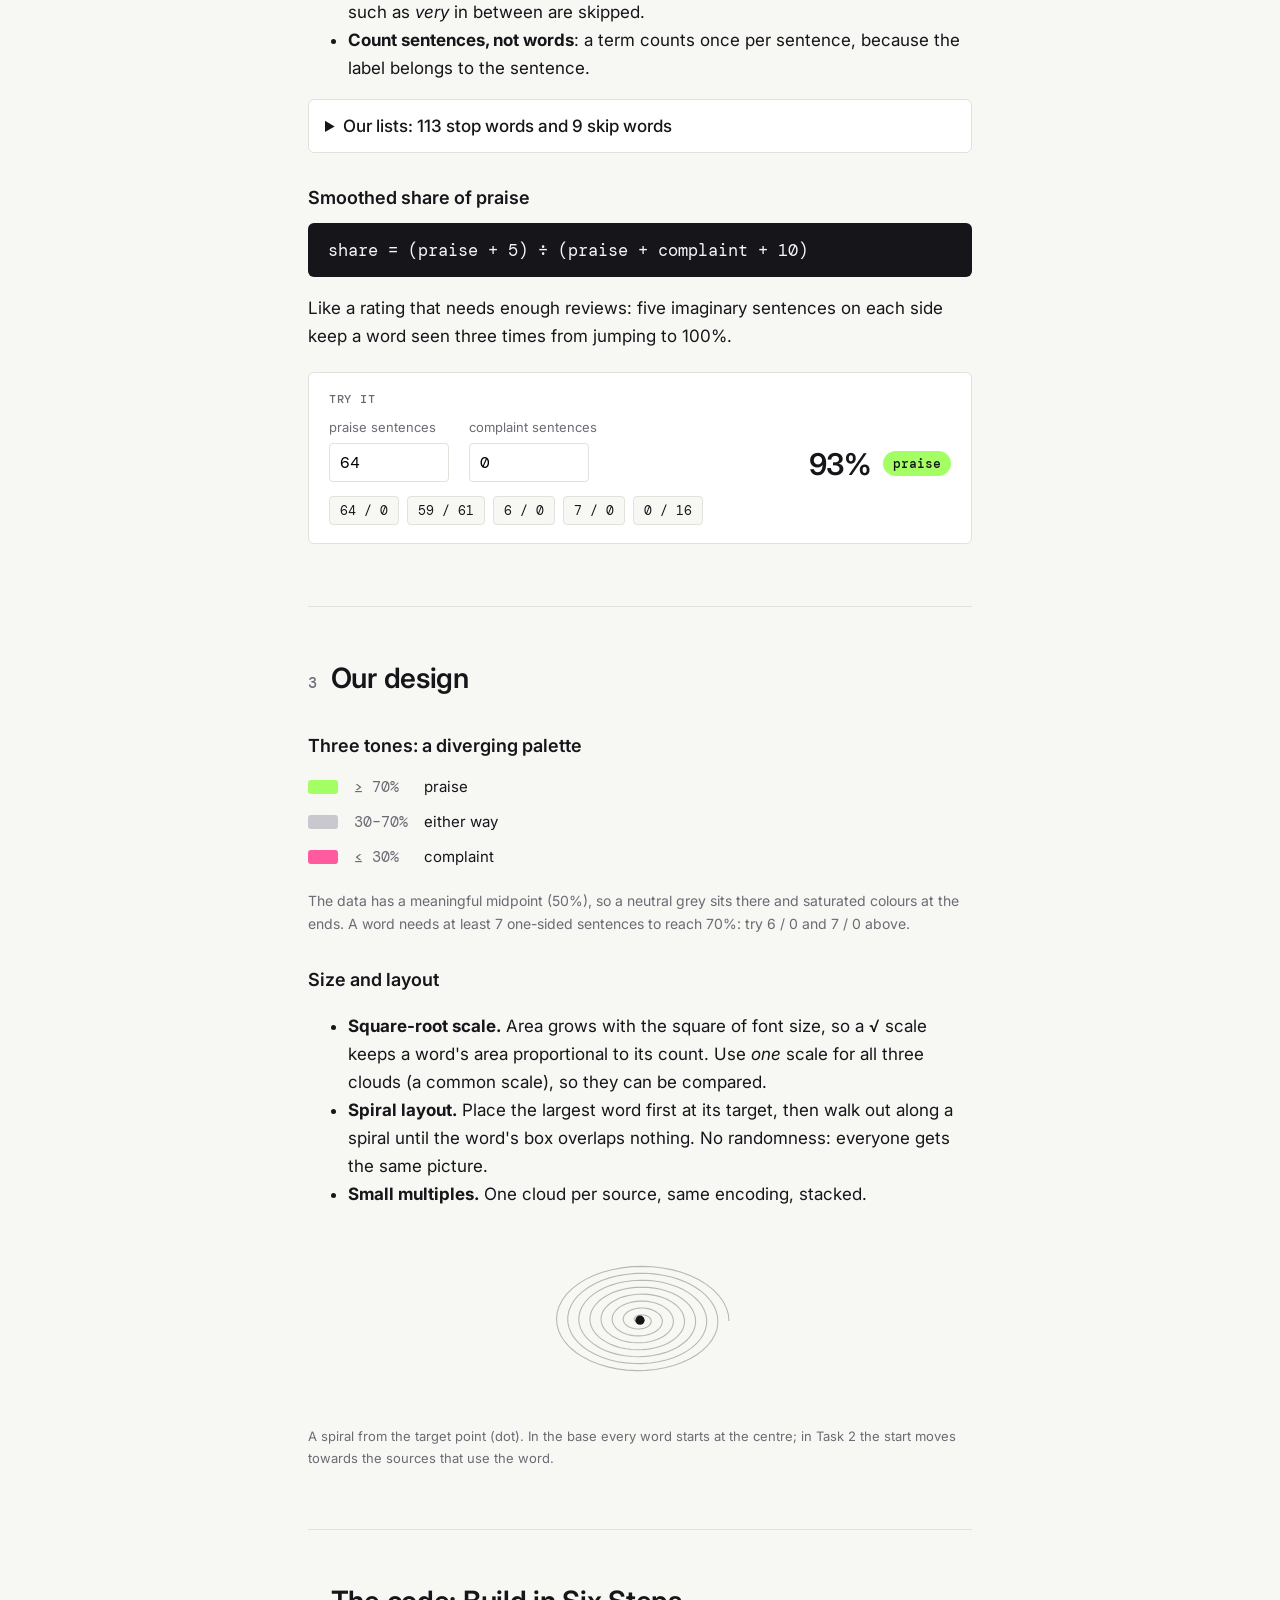
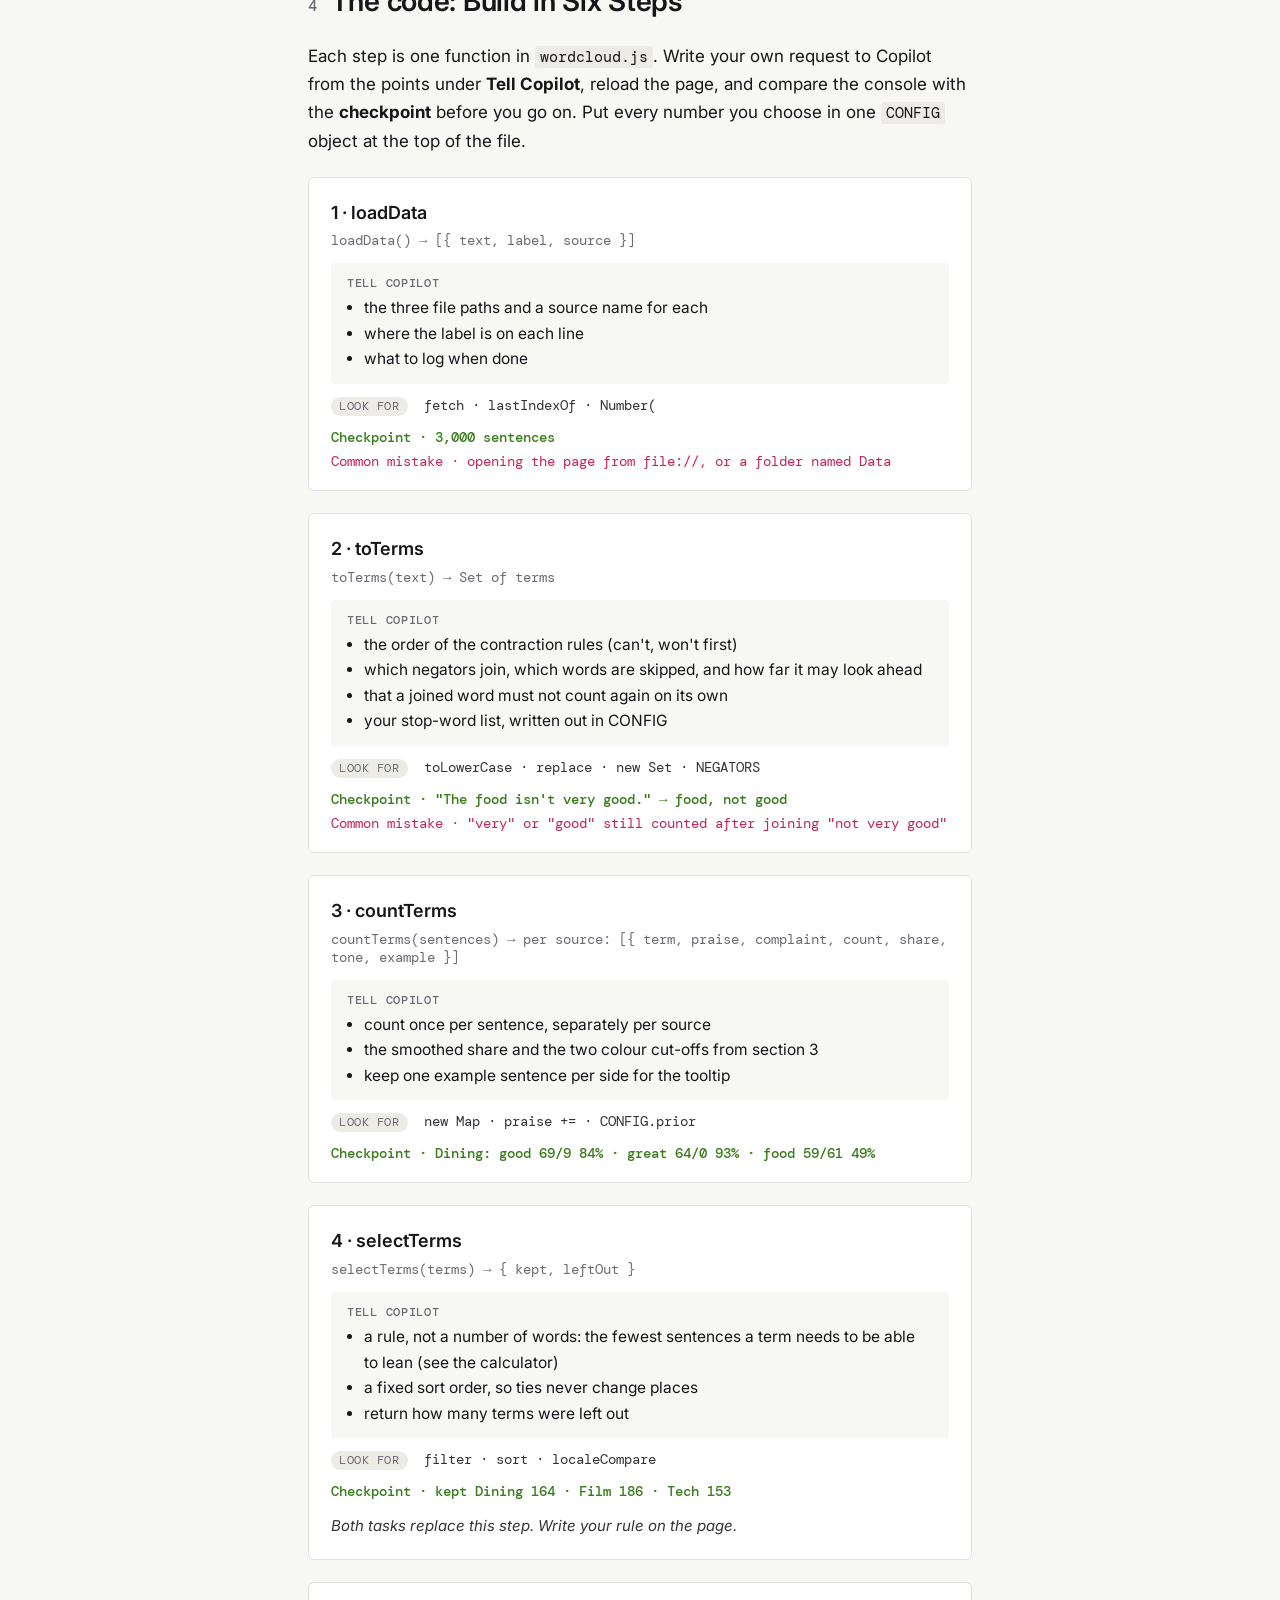
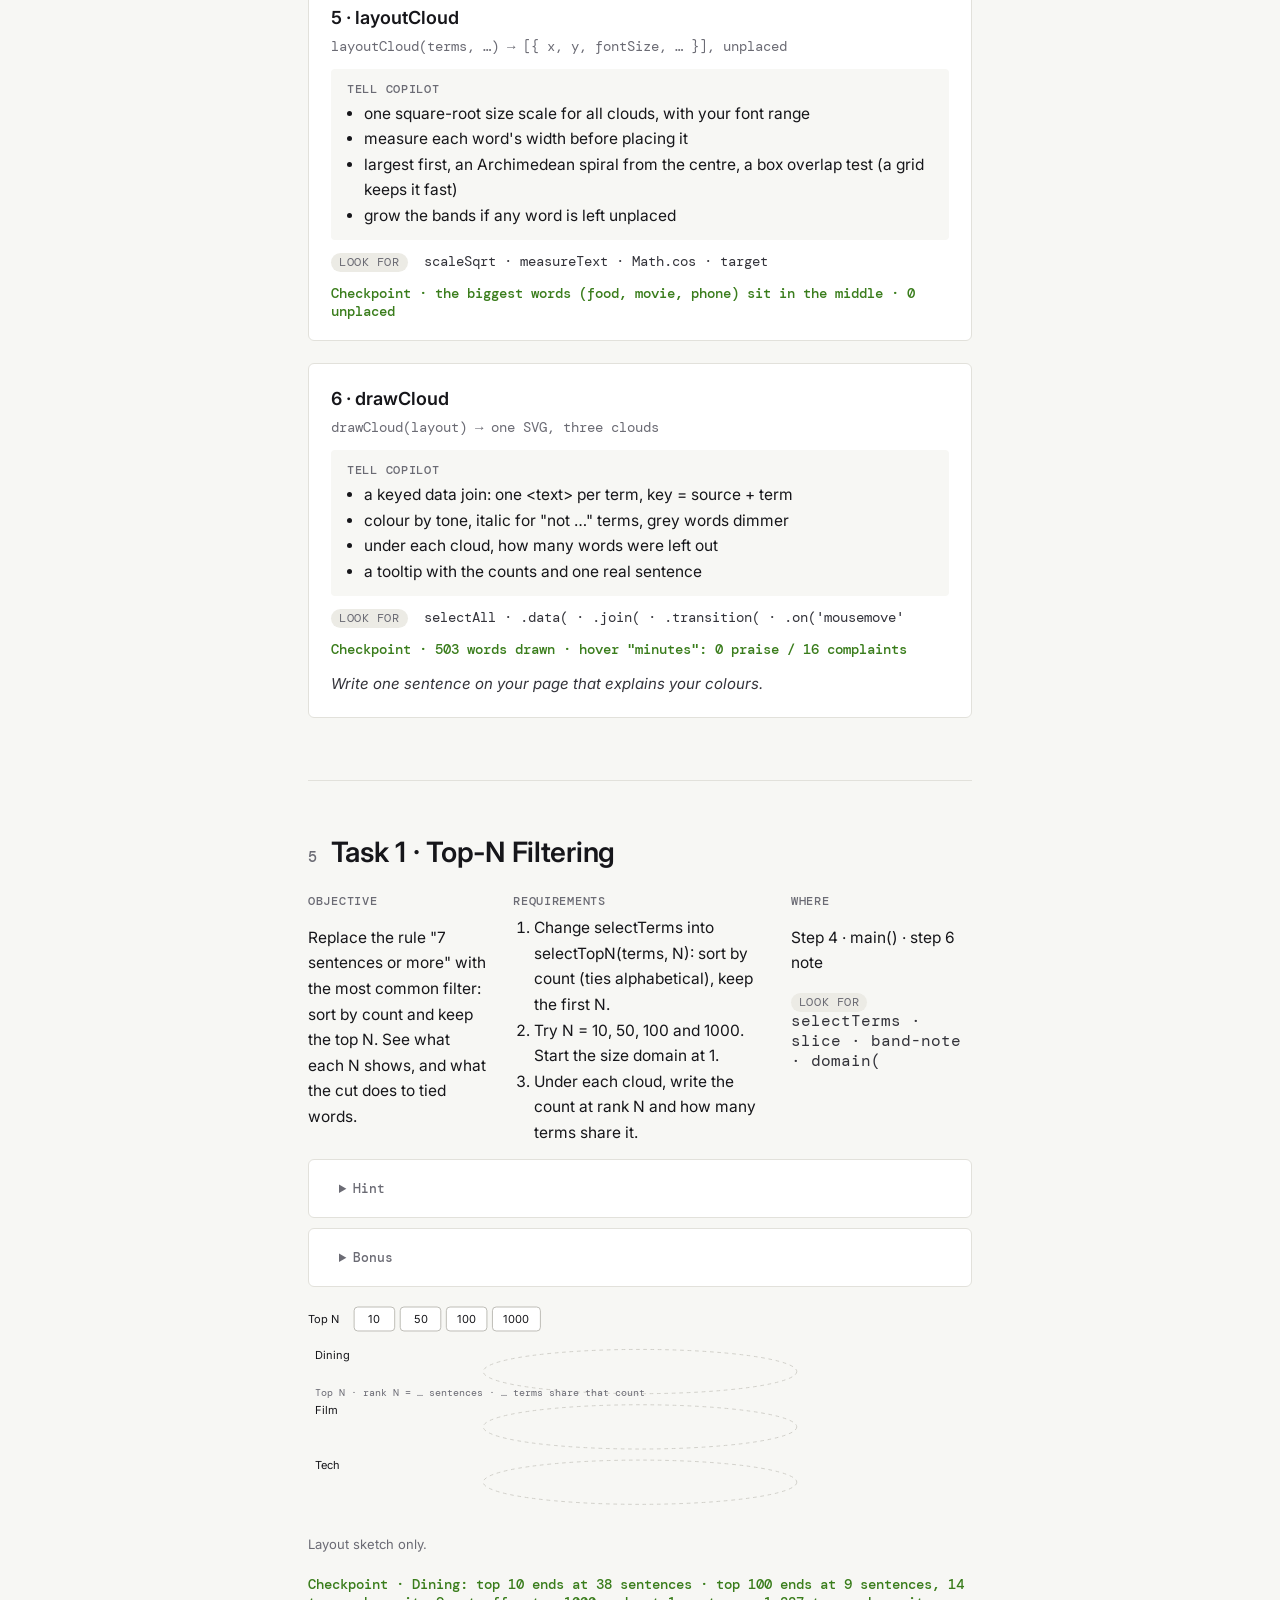
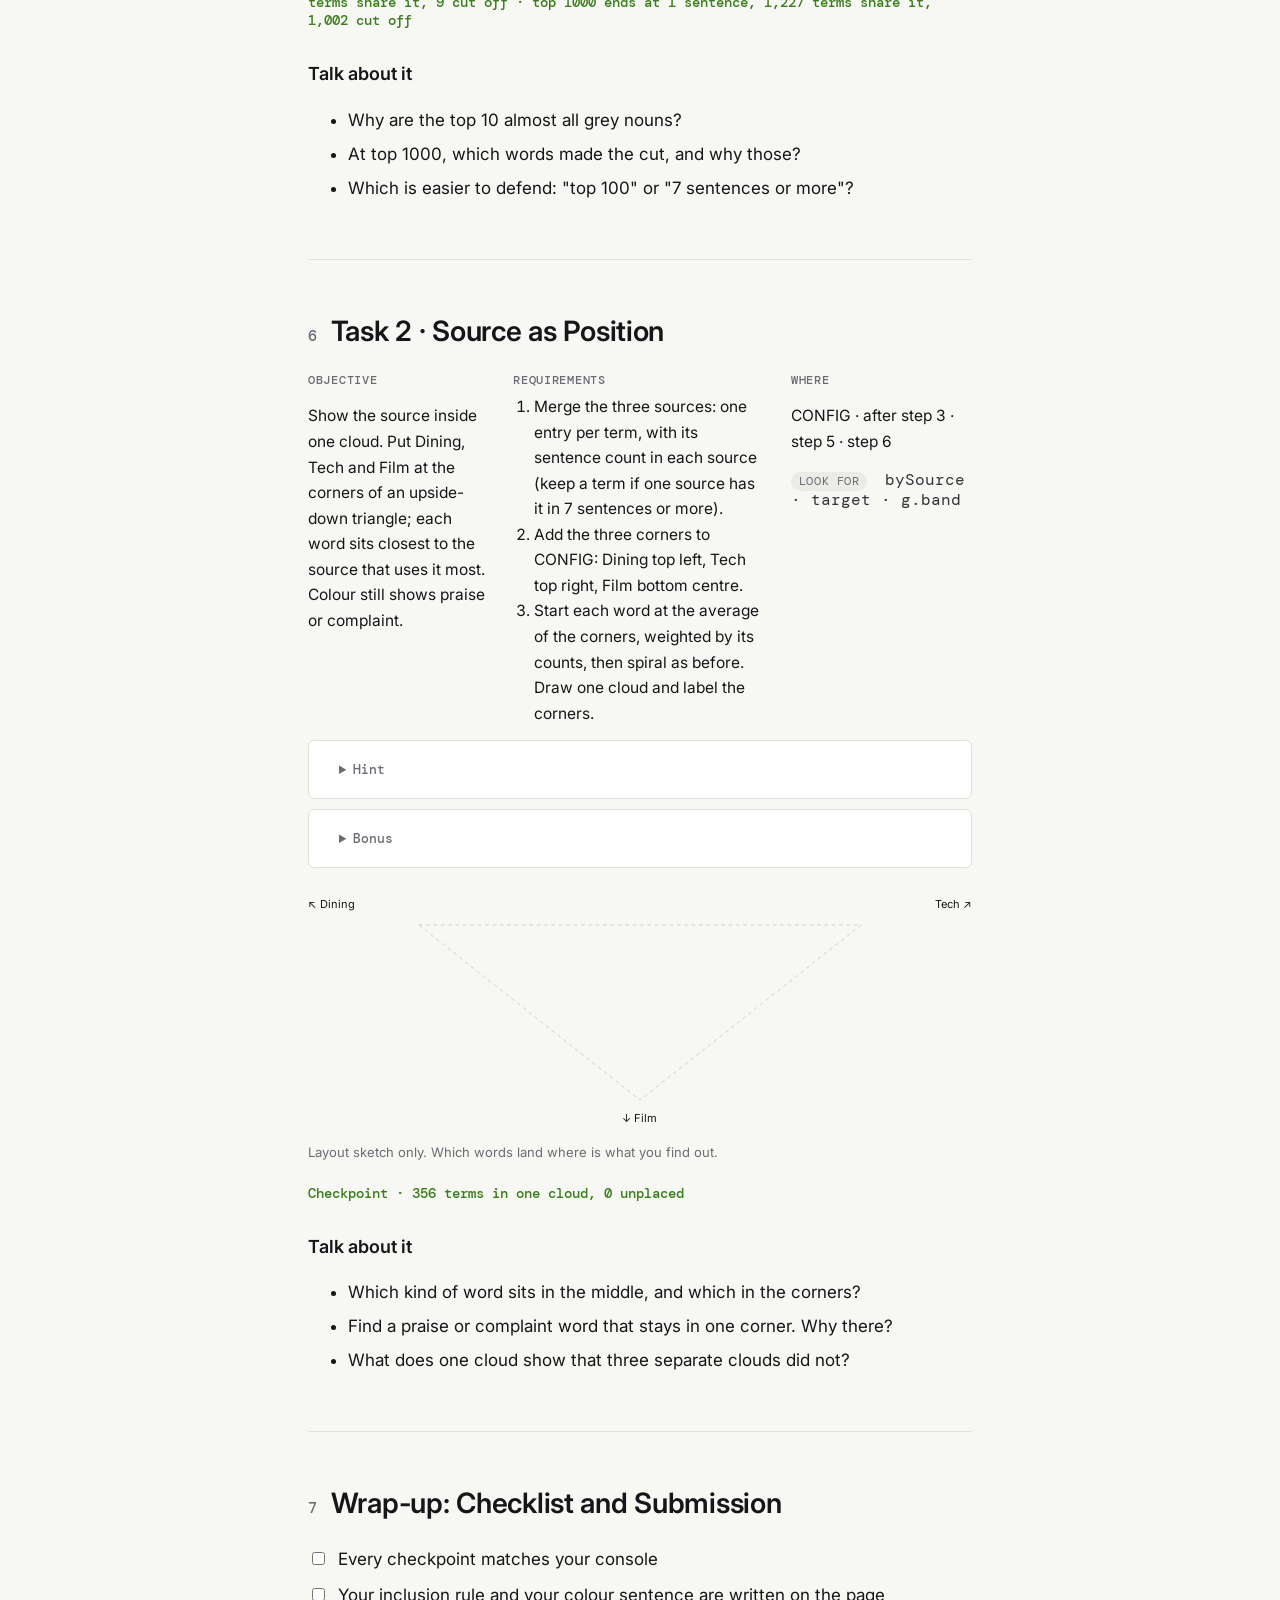
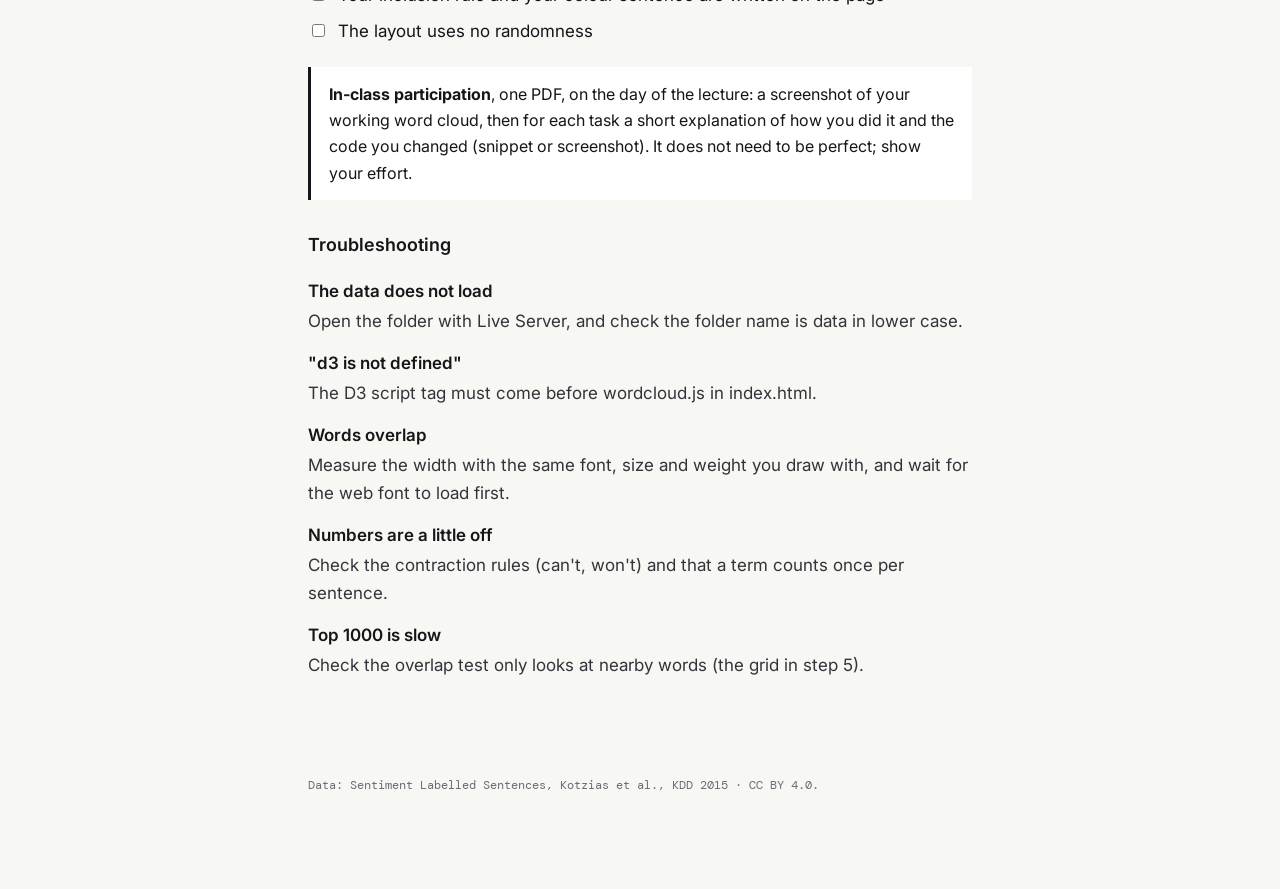
==== commit 56f23f24: "Add Selecting Words examples to presentation and guide Co-Authored-By: Claude Opus 5.5 <noreply@anth" ====
--- a/student-guide/index.html
+++ b/student-guide/index.html
@@ -103,6 +103,15 @@
       <details><summary><span lang="en">Why does 50% mean "used equally in both"?</span><span lang="zh">为什么 50% 表示"两边用得一样多"？</span></summary><p lang="en">Every source is exactly 500 praise and 500 complaint sentences, so the midpoint is a true neutral point.</p><p lang="zh">每个来源恰好 500 句称赞、500 句抱怨，所以中点就是真正的中性点。</p></details>
       <details><summary><span lang="en">Can one sentence tell you whether a word is positive?</span><span lang="zh">一句话能说明一个词是正面的吗？</span></summary><p lang="en">No. The label belongs to the whole sentence. You need many sentences, counted together.</p><p lang="zh">不能。标签属于整句话，需要把许多句子合起来统计。</p></details>
       <details><summary><span lang="en">How many distinct words appear only once?</span><span lang="zh">有多少不同的词只出现一次？</span></summary><p lang="en">About 58% of 5,069. This long tail is why every word cloud must leave words out.</p><p lang="zh">5,069 个词中约 58%。这条长尾（long tail）就是每个词云都必须舍弃一些词的原因。</p></details>
+          <h3 lang="en">Why we must choose words</h3><h3 lang="zh">为什么必须挑选词语</h3>
+      <p lang="en">Our question is <b>which words people use to praise, and which to complain</b>. A cloud has limited space, so every word we keep must help answer it. Two things go wrong if we keep everything (Dining reviews):</p>
+      <p lang="zh">我们的问题是：<b>人们称赞时用哪些词，抱怨时用哪些词？</b>词云空间有限，保留的每个词都应帮助回答这个问题。如果全部保留，会出现两个问题（餐饮评论）：</p>
+      <div class="why-pair">
+        <figure><img src="img/why_nostop.png" alt=""><figcaption lang="en"><b>Grammar words kept.</b> <em>the</em> (450 of 1,000 sentences), <em>and</em> and <em>was</em> take the centre. They appear in praise and complaint alike.</figcaption><figcaption lang="zh"><b>保留语法词。</b><em>the</em>（1,000 句中 450 句）、<em>and</em>、<em>was</em> 占据中心。它们在称赞和抱怨中出现得一样多。</figcaption></figure>
+        <figure><img src="img/why_all.png" alt=""><figcaption lang="en"><b>Every word kept.</b> 2,002 words; to fit, the smallest shrink to 4 px and the cloud turns into grey noise.</figcaption><figcaption lang="zh"><b>保留所有词。</b>共 2,002 个词；为了放下，最小的缩到 4 像素，词云变成一片灰色噪声。</figcaption></figure>
+      </div>
+      <p lang="en">So we set rules from the question: preprocessing decides what we count, and a filter later decides what we show.</p>
+      <p lang="zh">因此我们根据问题制定规则：预处理决定统计什么，之后的过滤决定显示什么。</p>
           <h3 lang="en">Preprocessing: from a sentence to terms</h3><h3 lang="zh">预处理：从句子到词项</h3>
       <div class="pipeline-example">
         <div><span>Sentence</span>The food isn't very good.</div>
--- a/student-guide/style.css
+++ b/student-guide/style.css
@@ -190,3 +190,10 @@
 .wordlist dt { font-weight: 500; white-space: nowrap; }
 .wordlist dt span { color: var(--muted); font: 12px var(--mono); }
 .wordlist dd { margin: 0; font: 13px/1.6 var(--mono); color: #33333a; }
+
+.why-pair { display: grid; grid-template-columns: 1.4fr 1fr; gap: 14px; margin: 12px 0 18px; align-items: start; }
+.why-pair figure { margin: 0; padding: 10px; border-radius: 6px; background: #0b0c10; }
+.why-pair img { display: block; width: 100%; }
+.why-pair figcaption { margin-top: 8px; color: #d8d7df; font-size: 13.5px; line-height: 1.45; }
+.why-pair figcaption b { color: #fff; }
+@media (max-width: 700px) { .why-pair { grid-template-columns: 1fr; } }
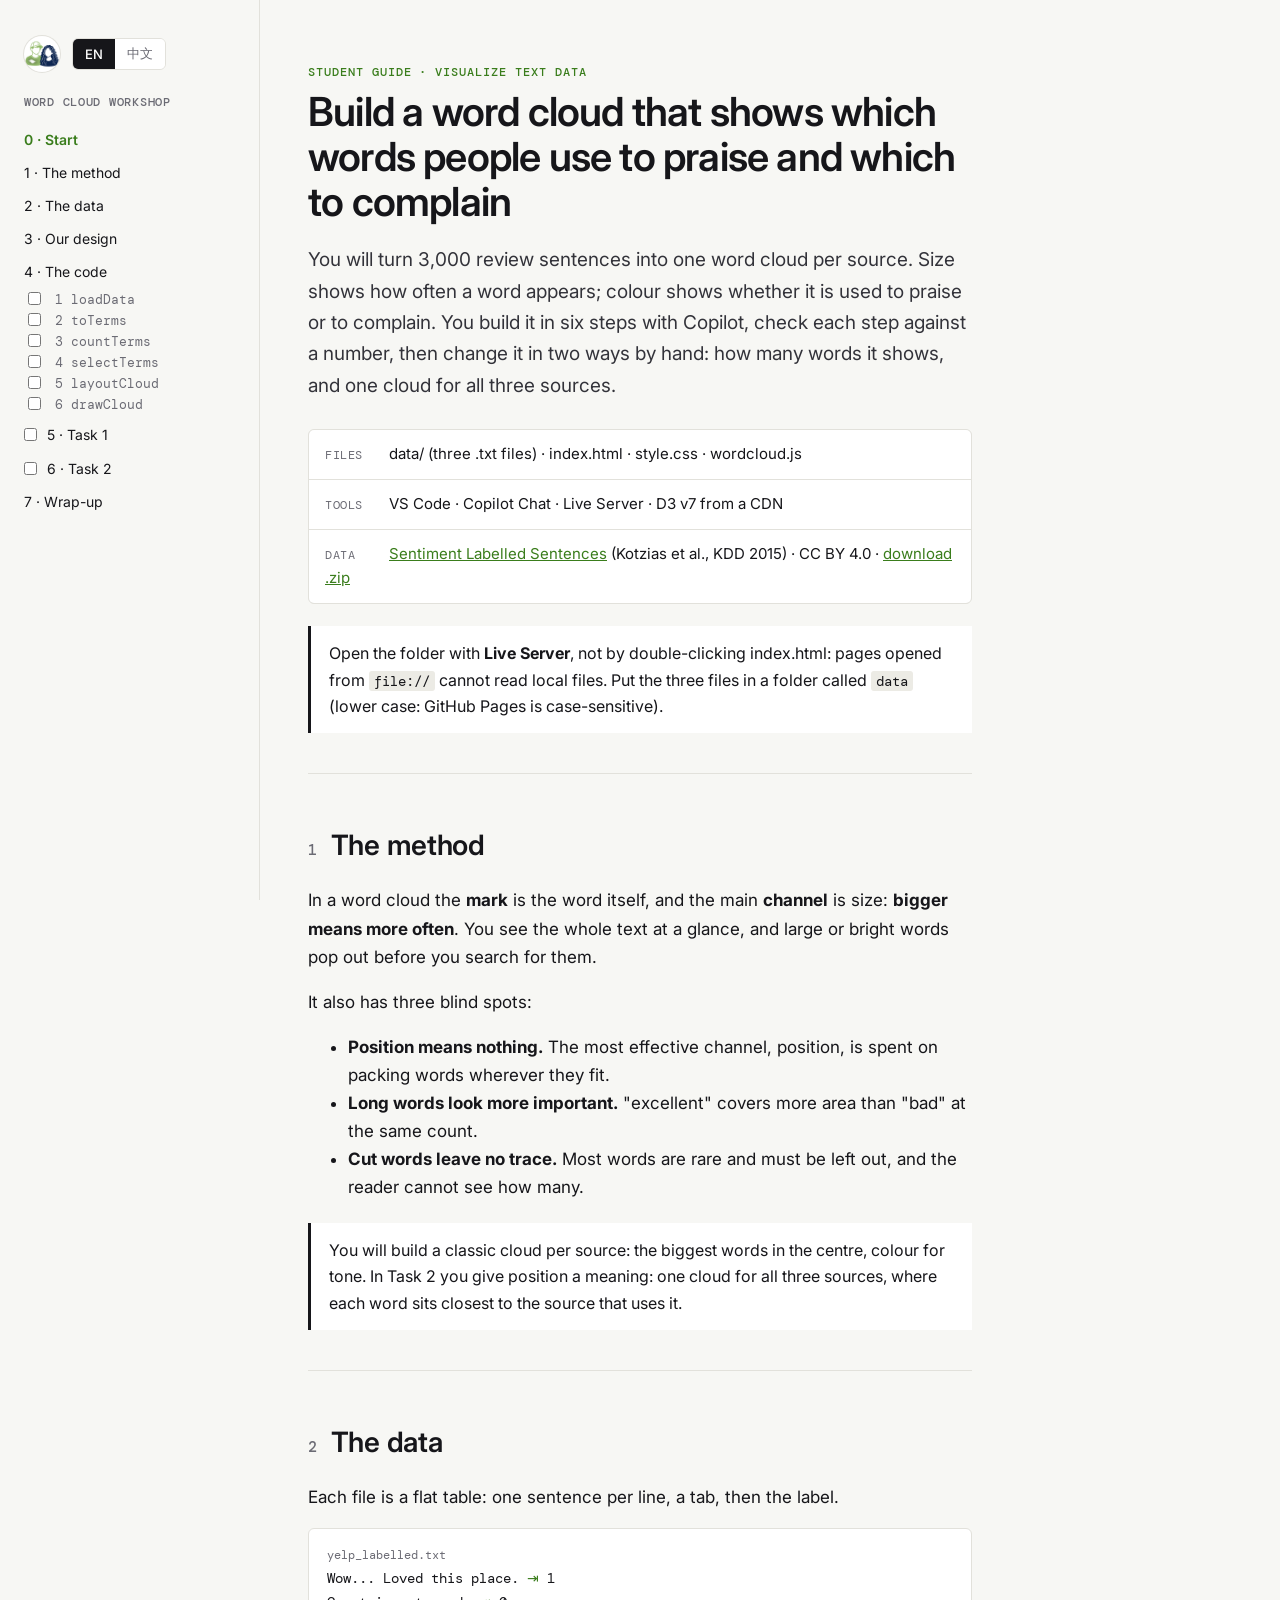
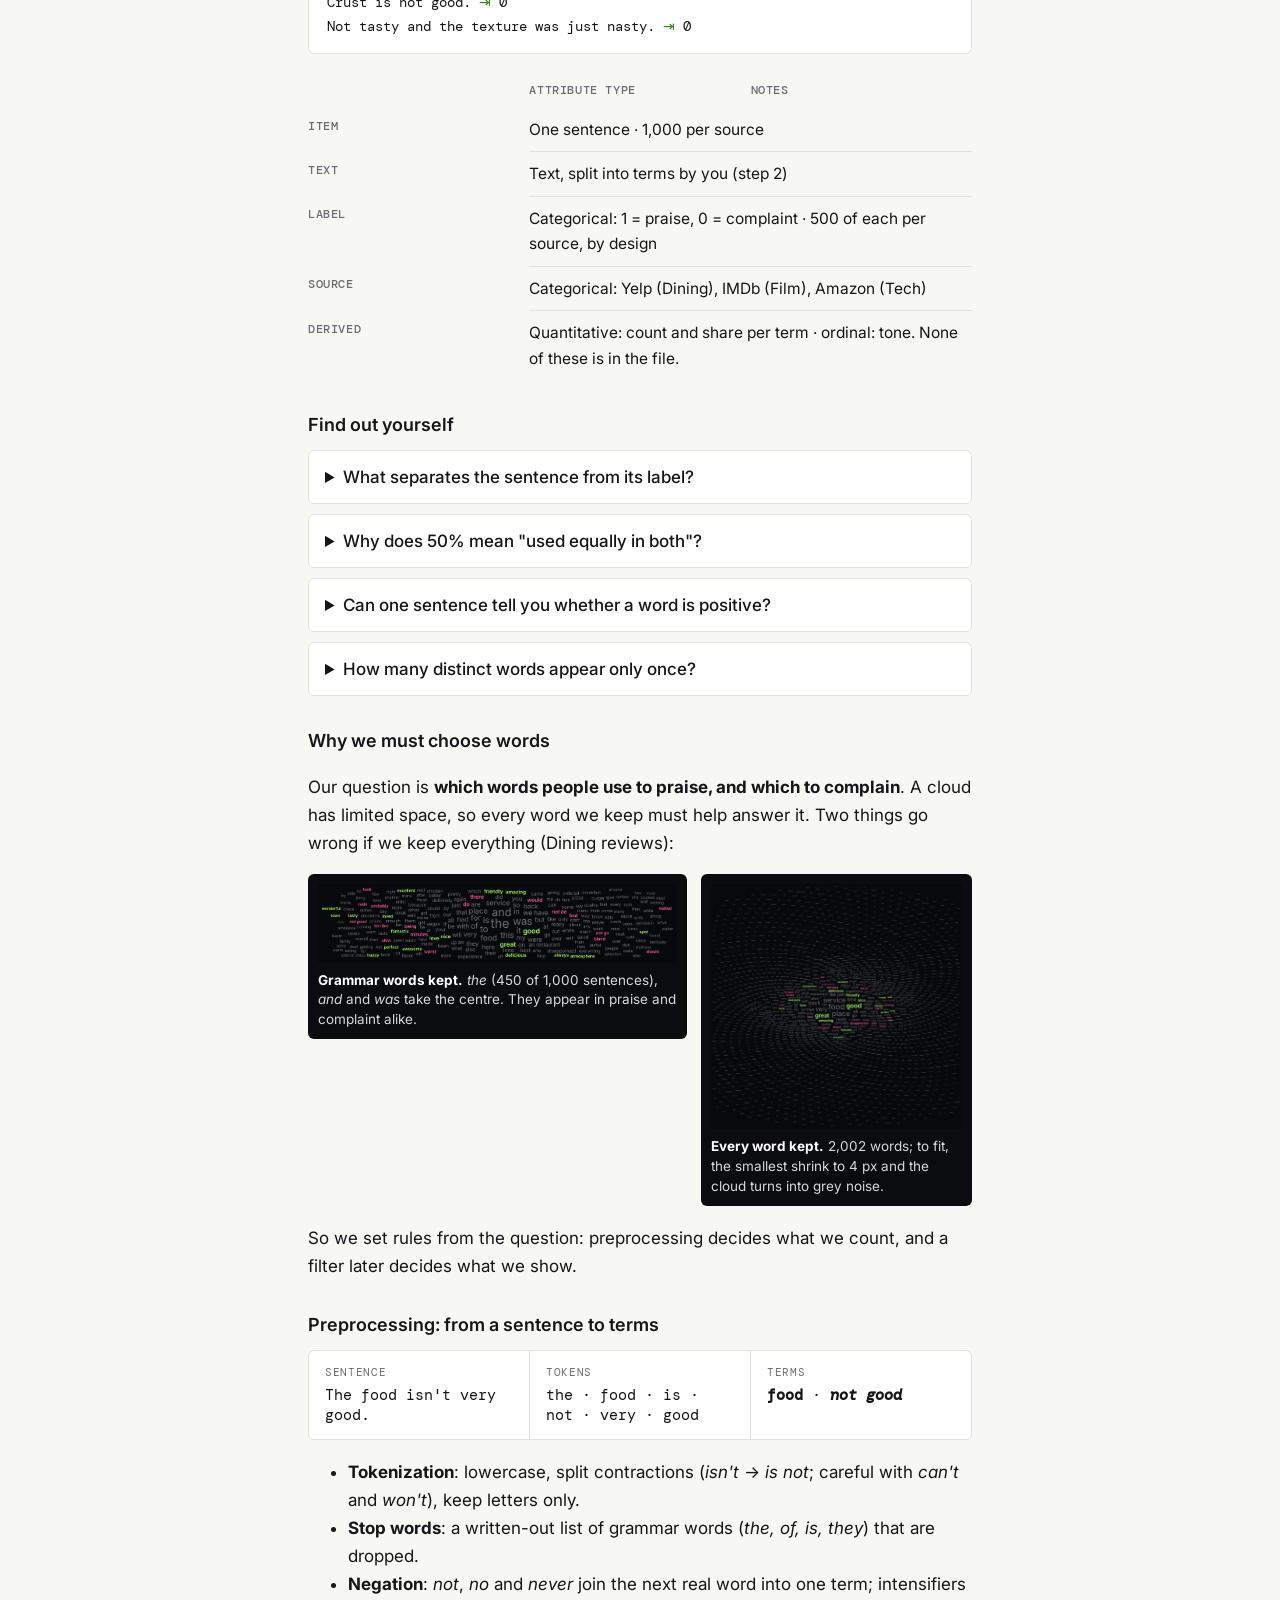
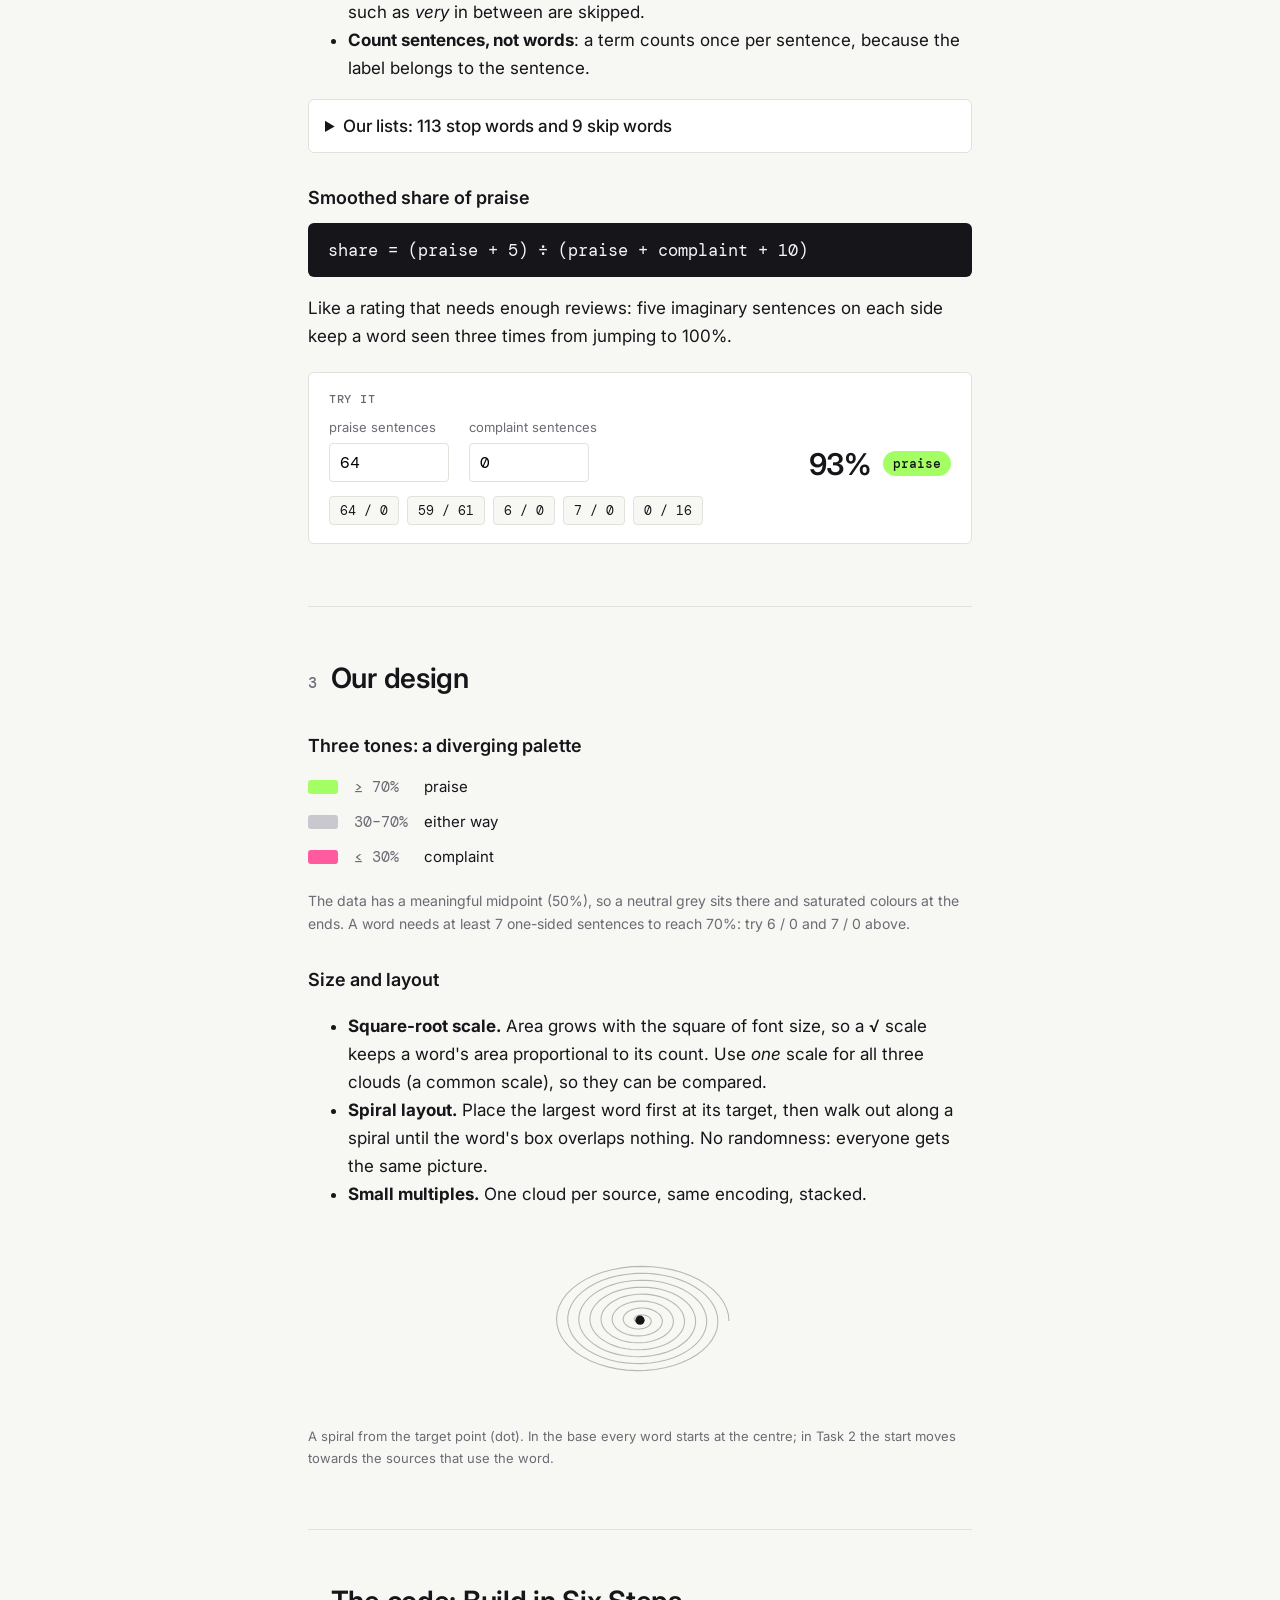
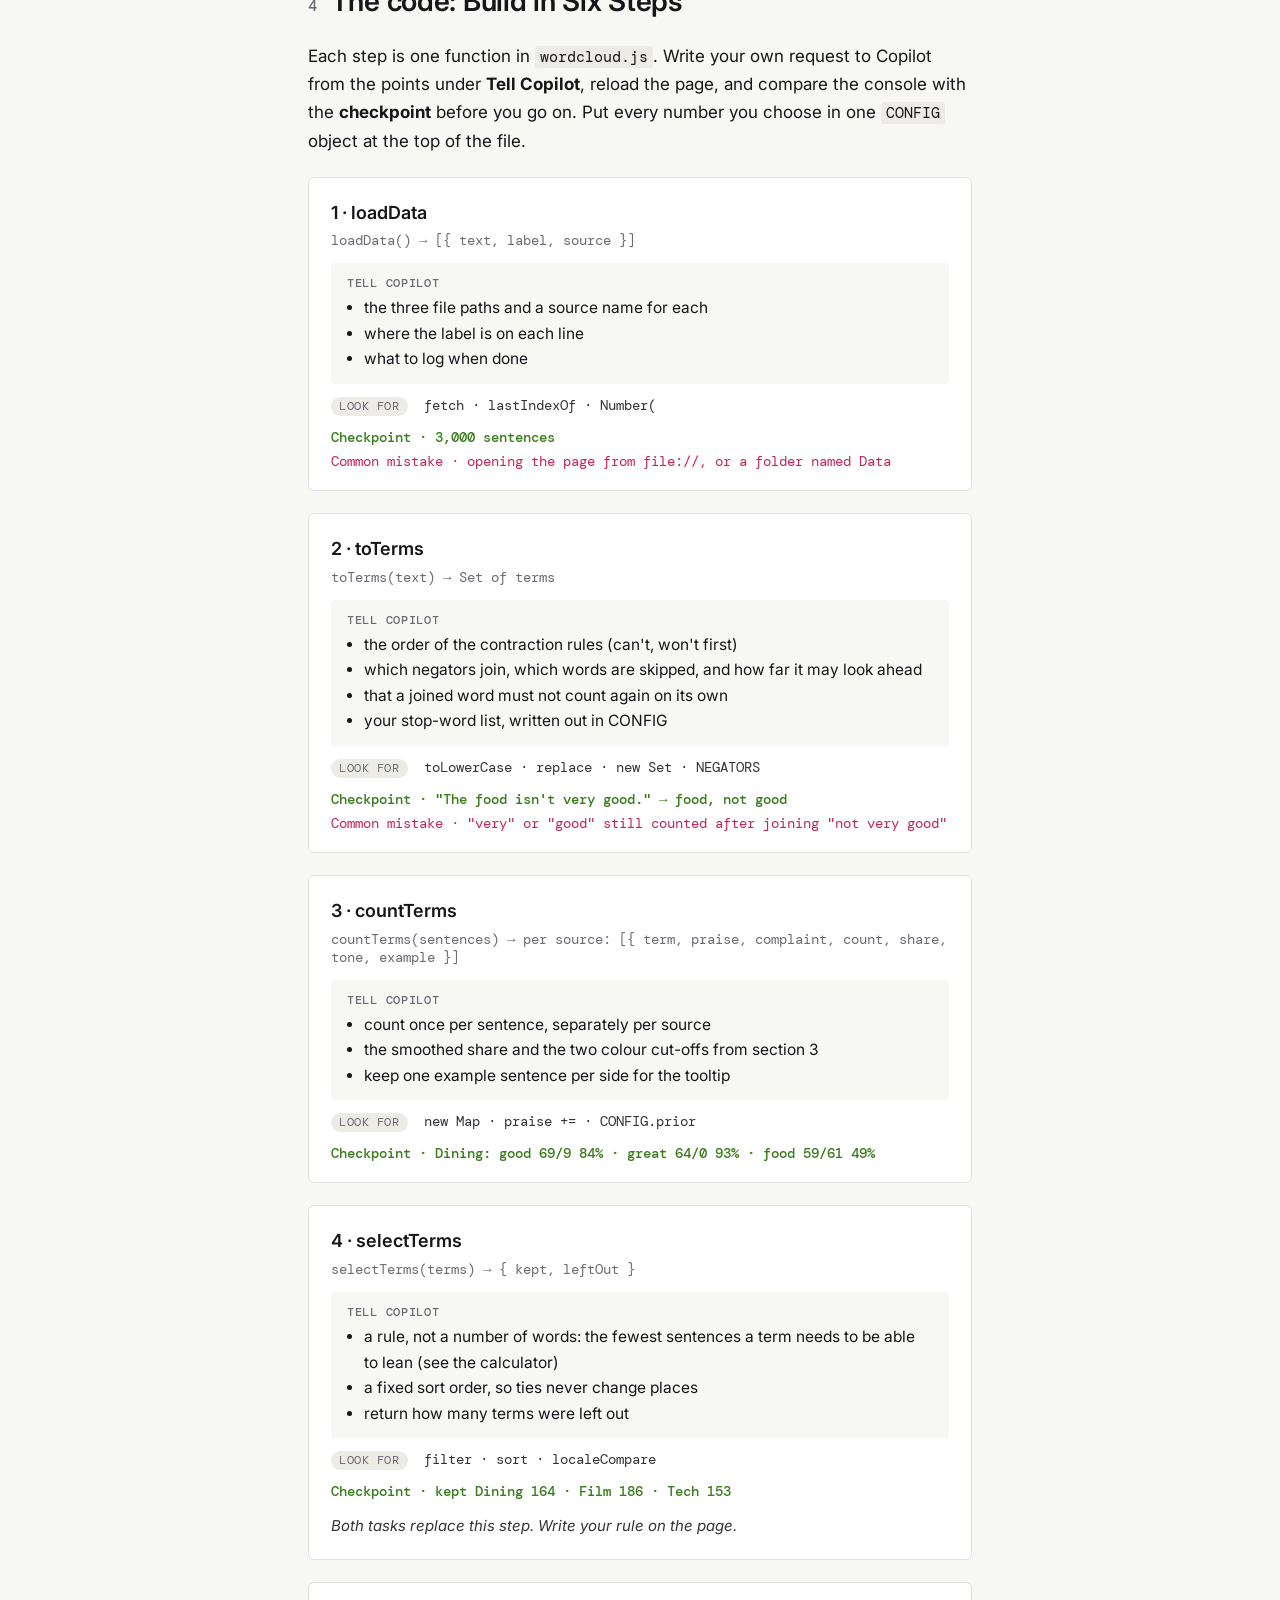
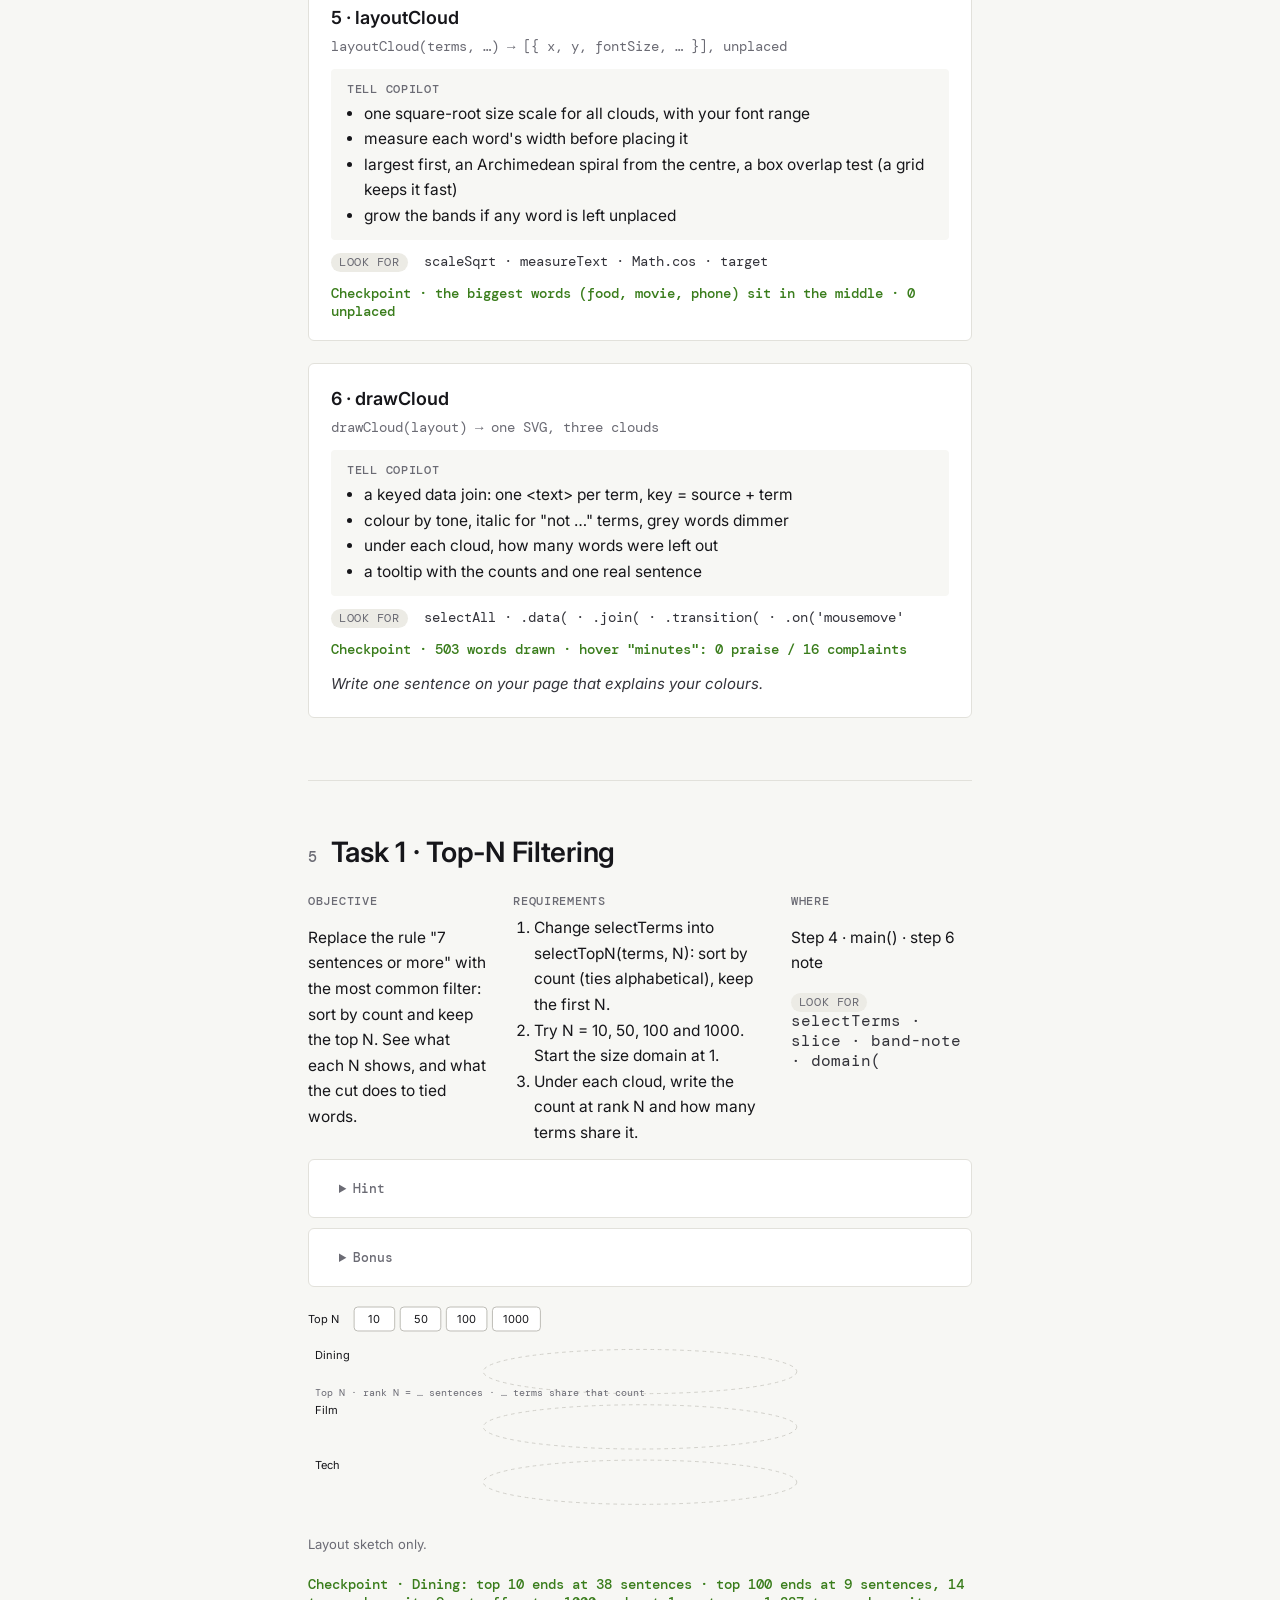
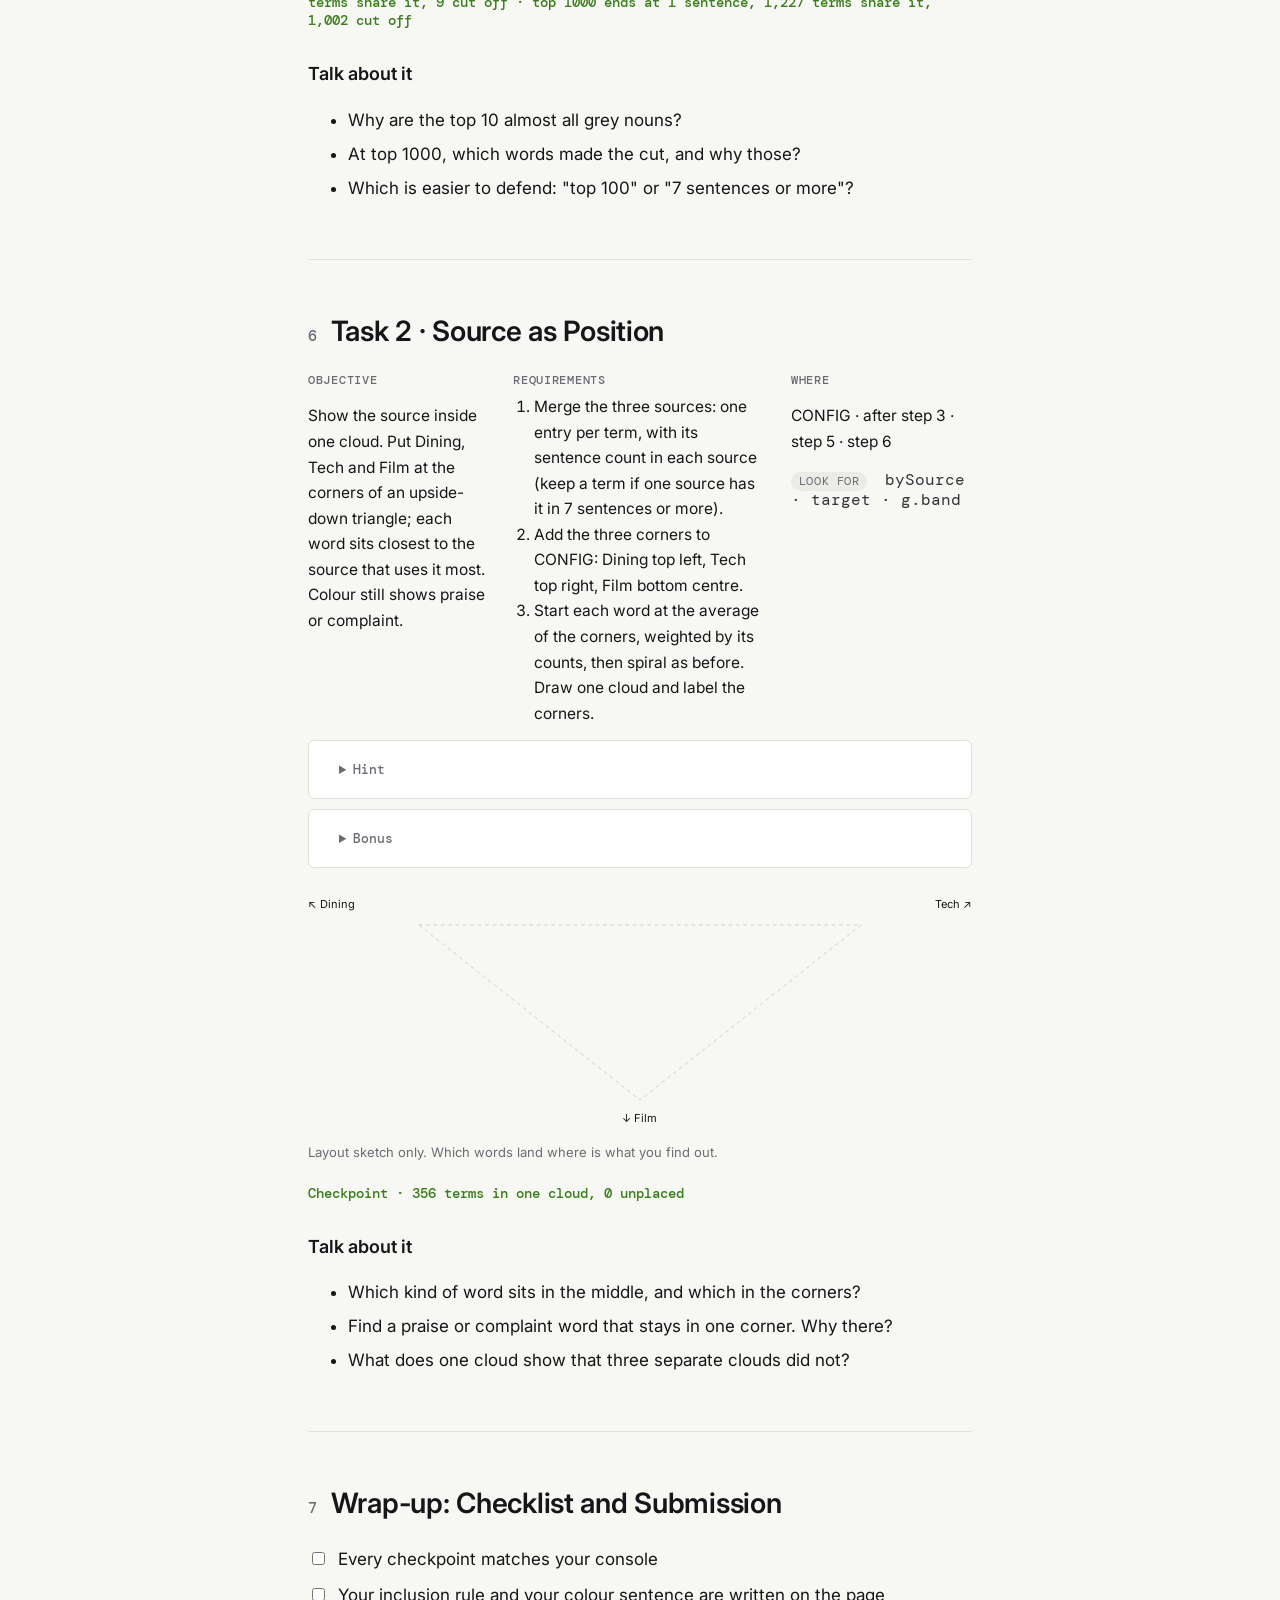
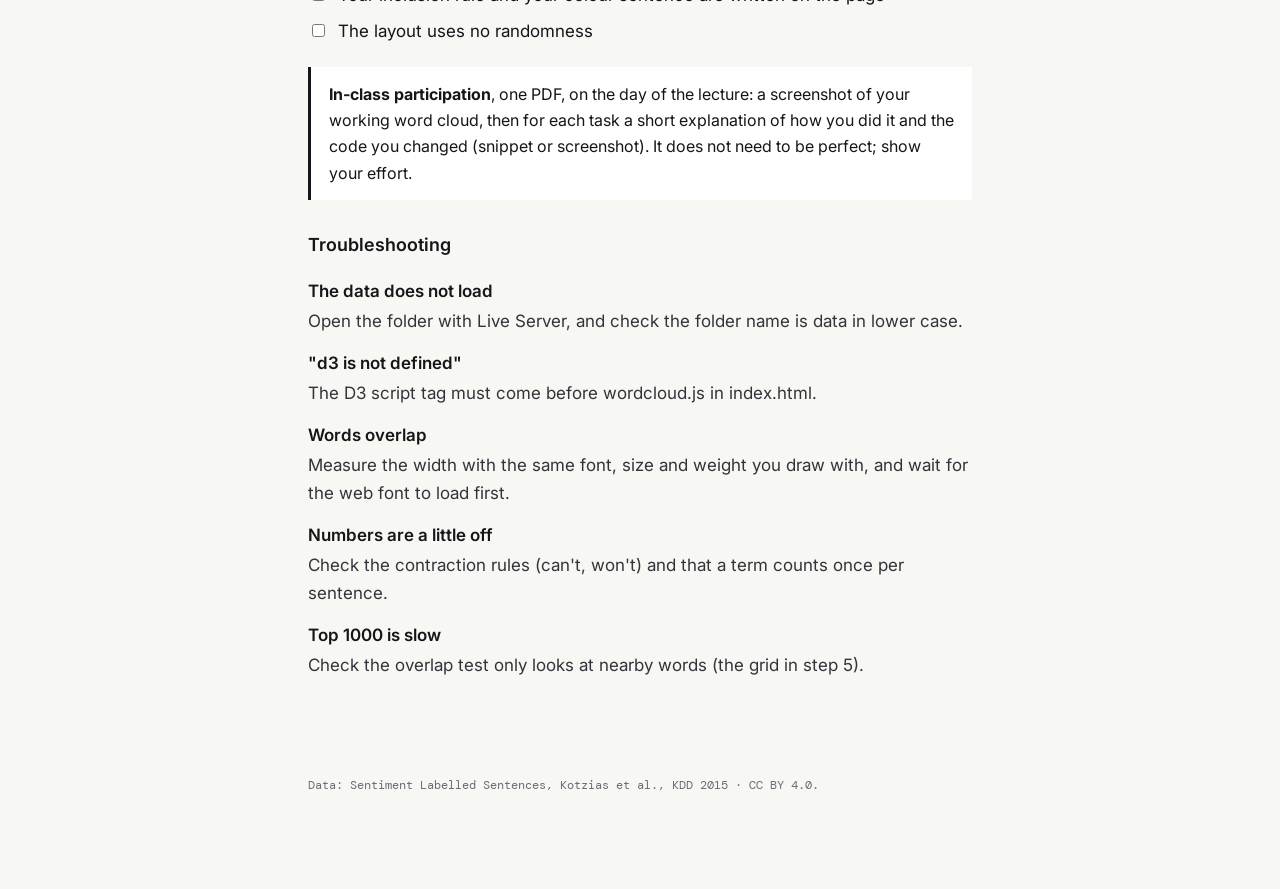
==== commit b183a21a: "Fill the screen with the stacked clouds, add the group logo Co-Authored-By: Claude Opus 5.5 <noreply" ====
--- a/student-guide/index.html
+++ b/student-guide/index.html
@@ -12,9 +12,12 @@
 </head>
 <body>
   <aside class="toc" aria-label="Contents">
-    <div class="lang-switch" role="group" aria-label="Language">
-      <button type="button" data-set-ui="en" aria-pressed="true">EN</button>
-      <button type="button" data-set-ui="zh" aria-pressed="false">中文</button>
+    <div class="toc-head">
+      <img class="logo" src="img/logo.png" alt="Our group">
+      <div class="lang-switch" role="group" aria-label="Language">
+        <button type="button" data-set-ui="en" aria-pressed="true">EN</button>
+        <button type="button" data-set-ui="zh" aria-pressed="false">中文</button>
+      </div>
     </div>
     <p class="toc-title">Word cloud workshop</p>
     <ol>
--- a/student-guide/style.css
+++ b/student-guide/style.css
@@ -197,3 +197,8 @@
 .why-pair figcaption { margin-top: 8px; color: #d8d7df; font-size: 13.5px; line-height: 1.45; }
 .why-pair figcaption b { color: #fff; }
 @media (max-width: 700px) { .why-pair { grid-template-columns: 1fr; } }
+
+.toc-head { display: flex; align-items: center; gap: 12px; margin-bottom: 22px; }
+.toc-head .lang-switch { margin-bottom: 0; }
+.toc-head .logo { width: 36px; height: 36px; border-radius: 50%; background: #fff; box-shadow: 0 0 0 1px var(--rule); flex: none; }
+@media (max-width: 860px) { .toc-head { margin-bottom: 8px; } .toc-head .logo { width: 28px; height: 28px; } }
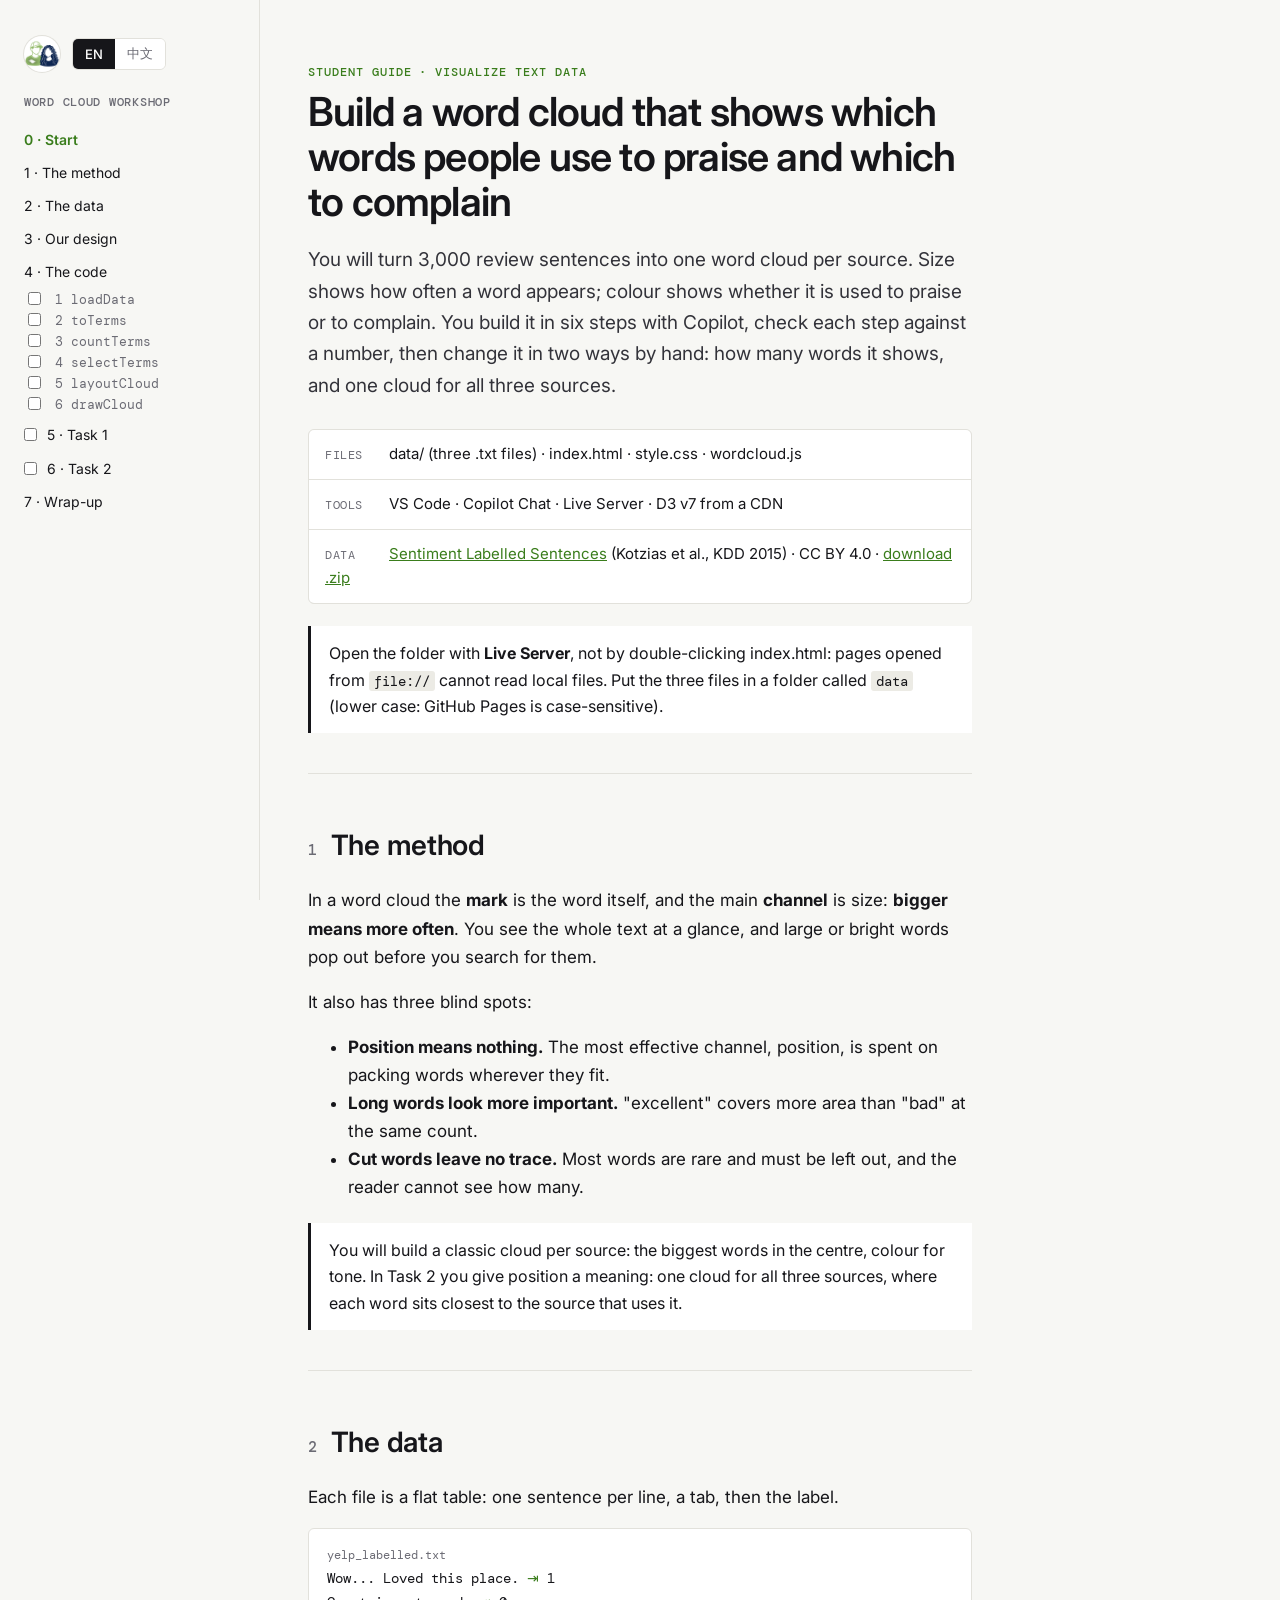
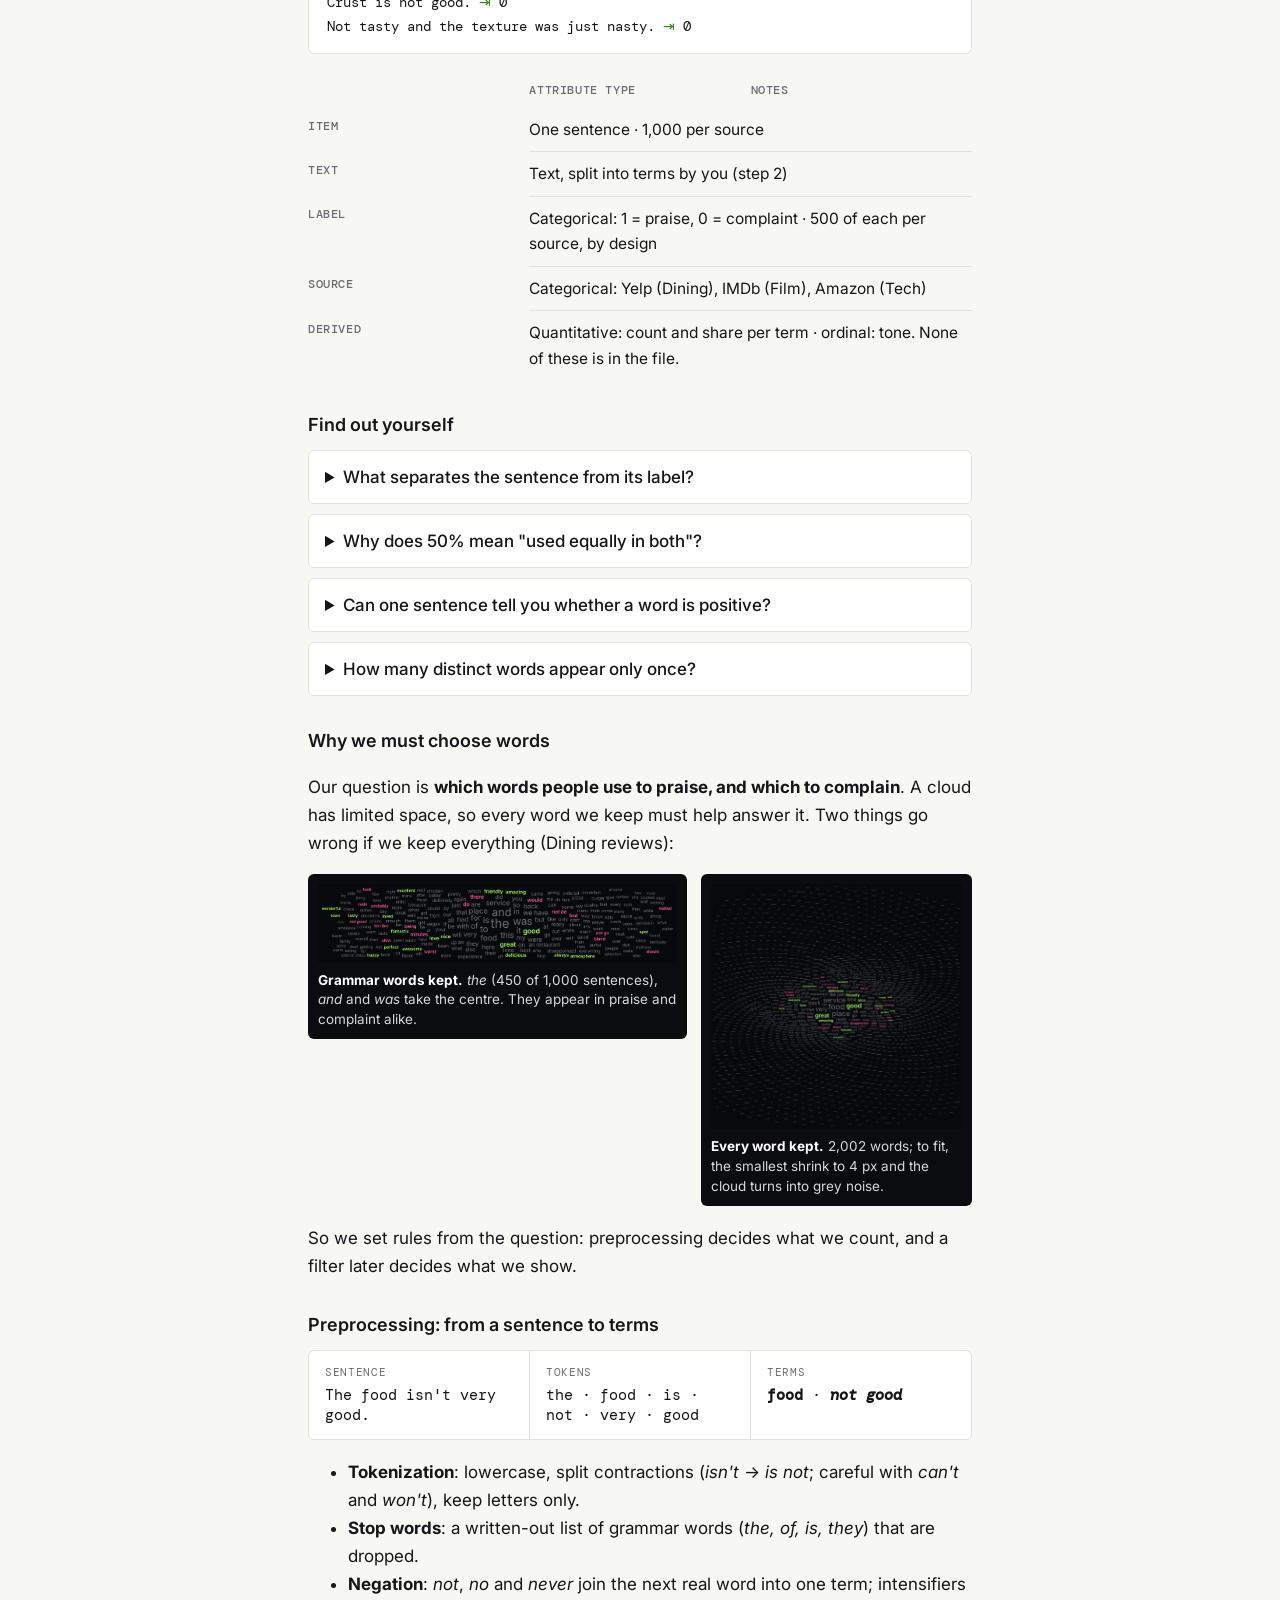
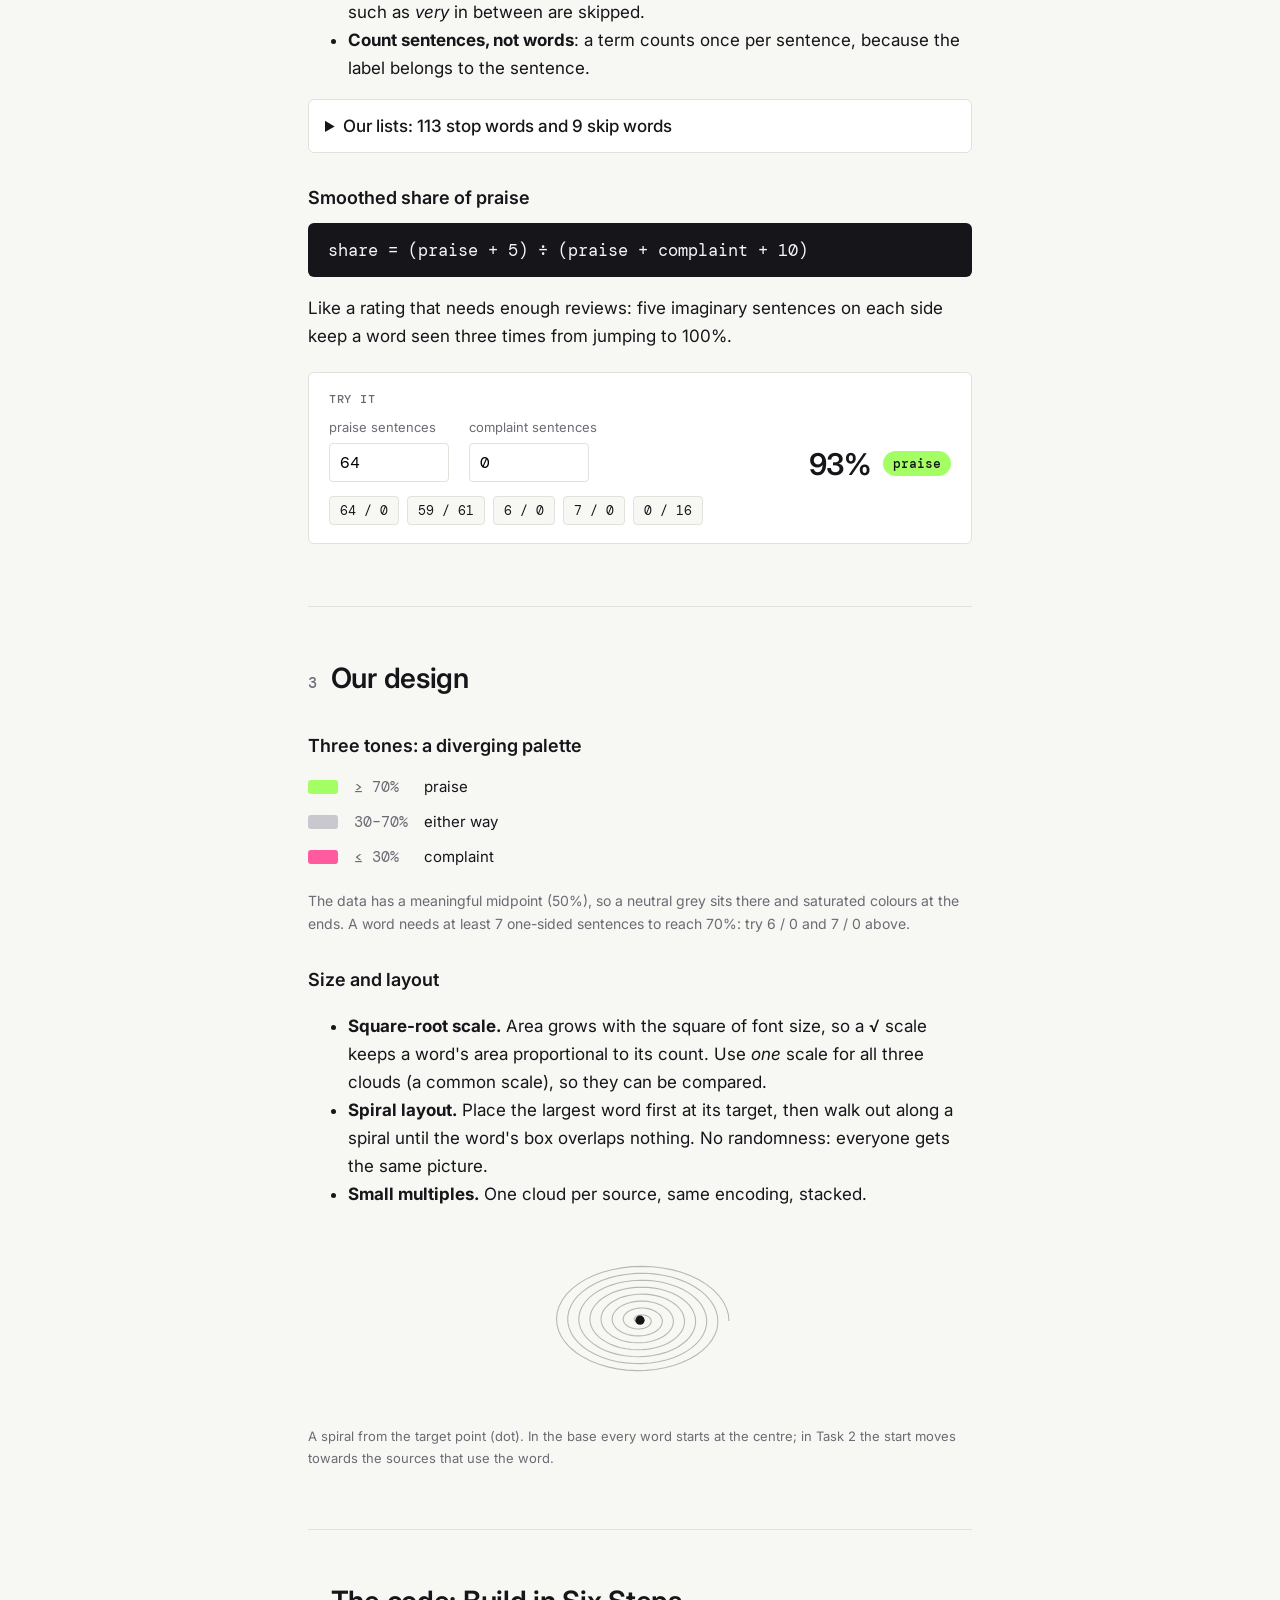
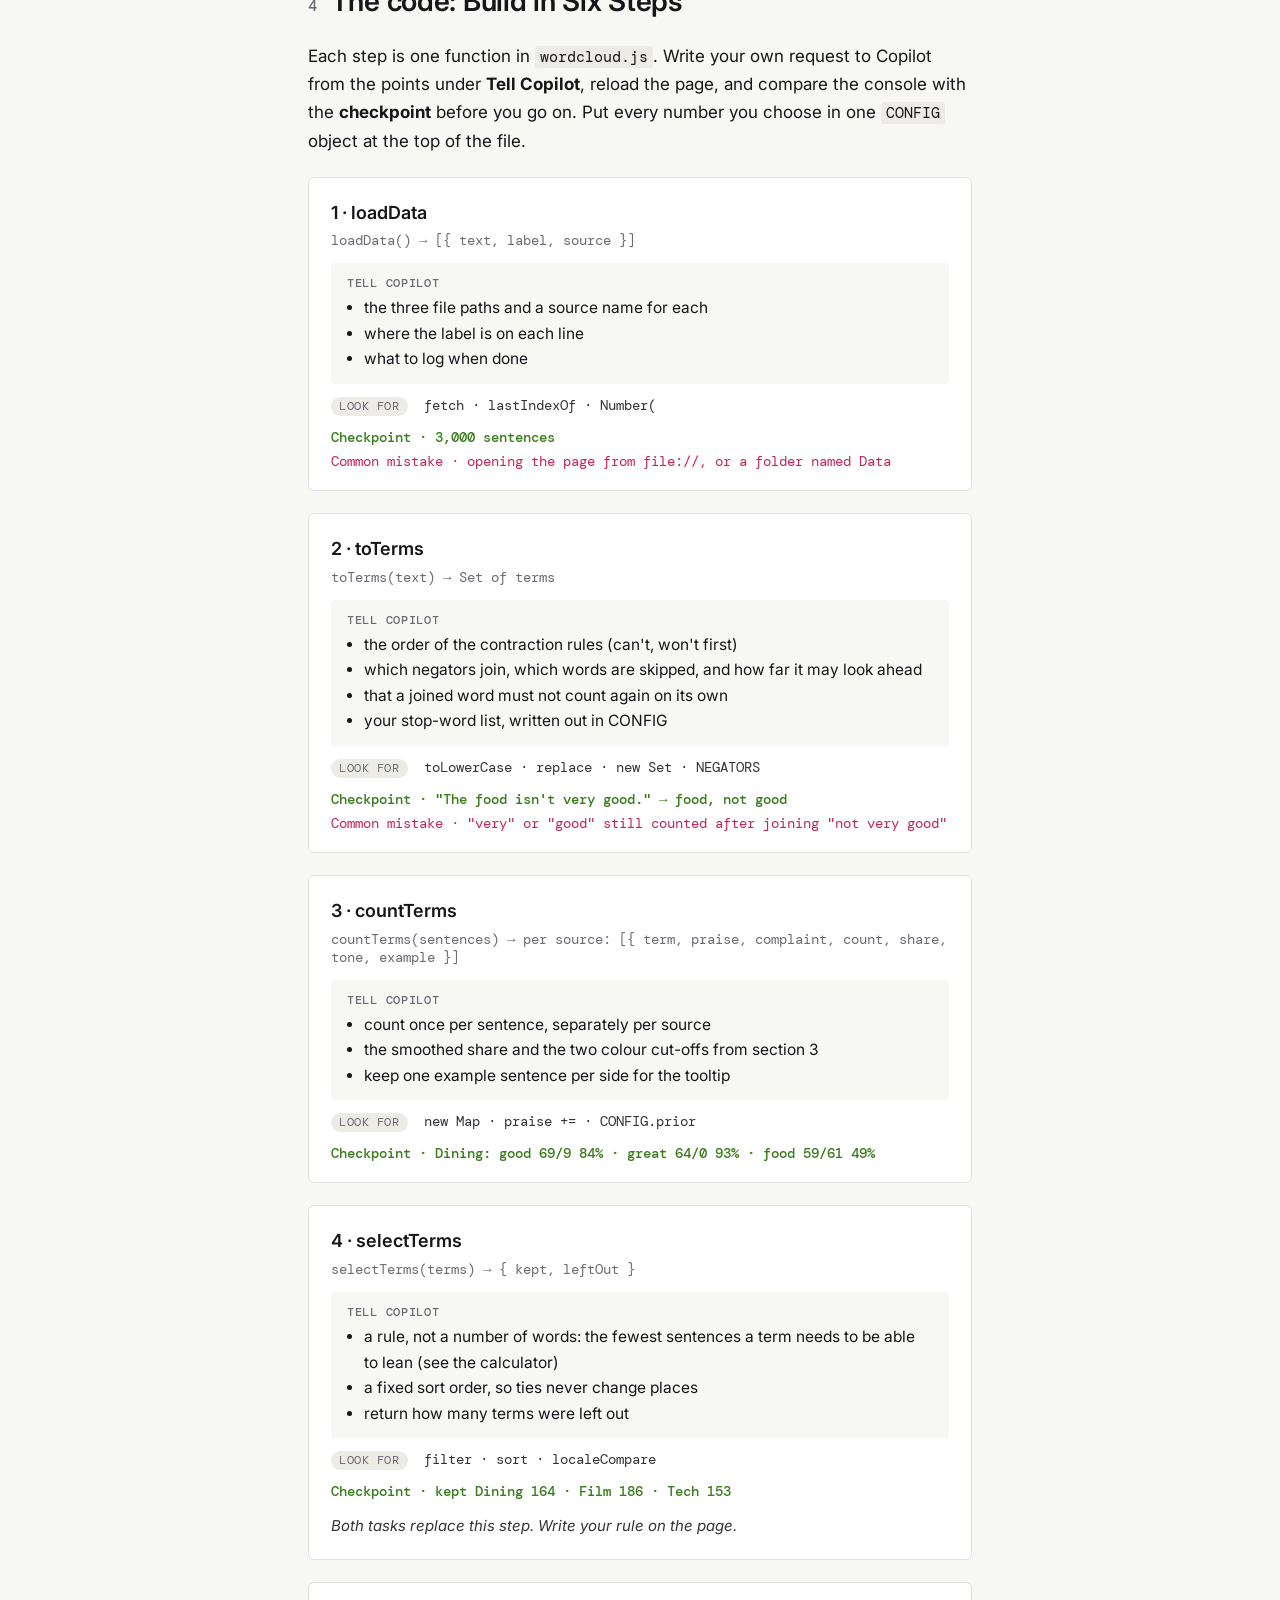
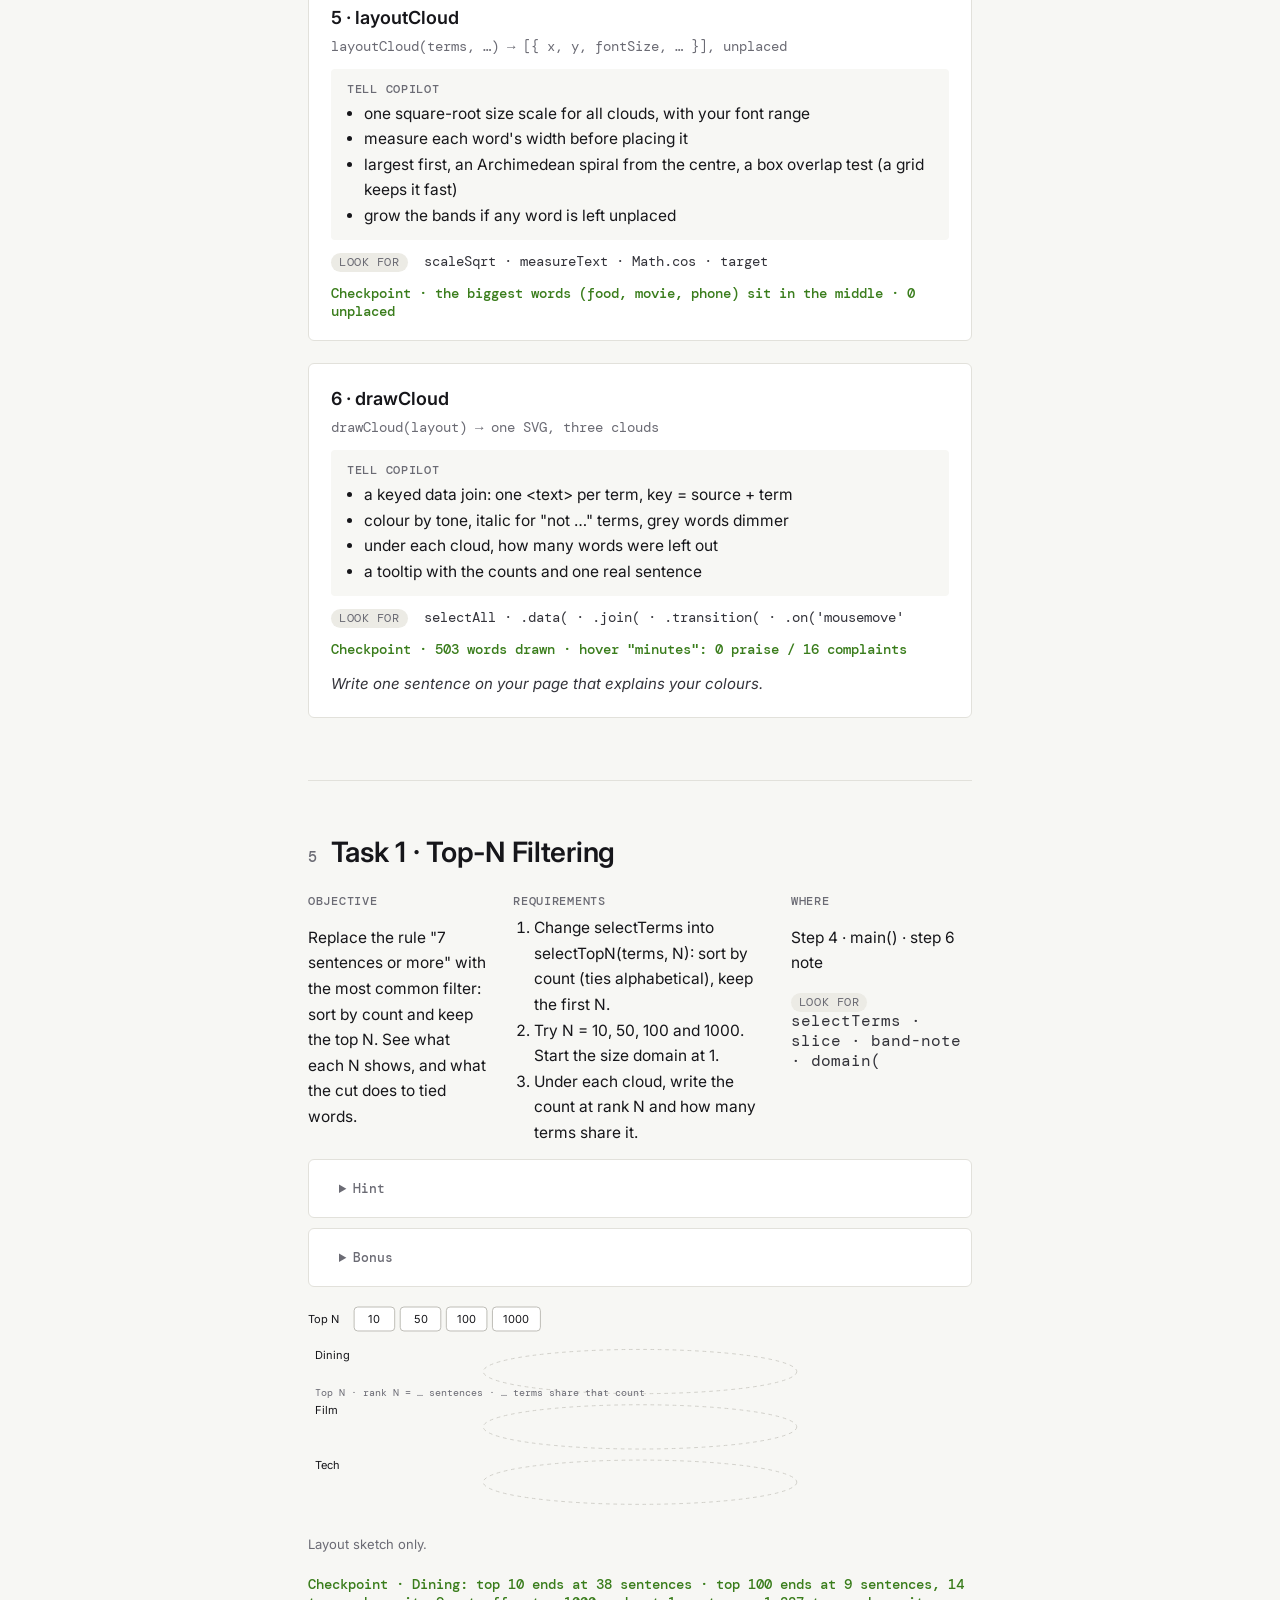
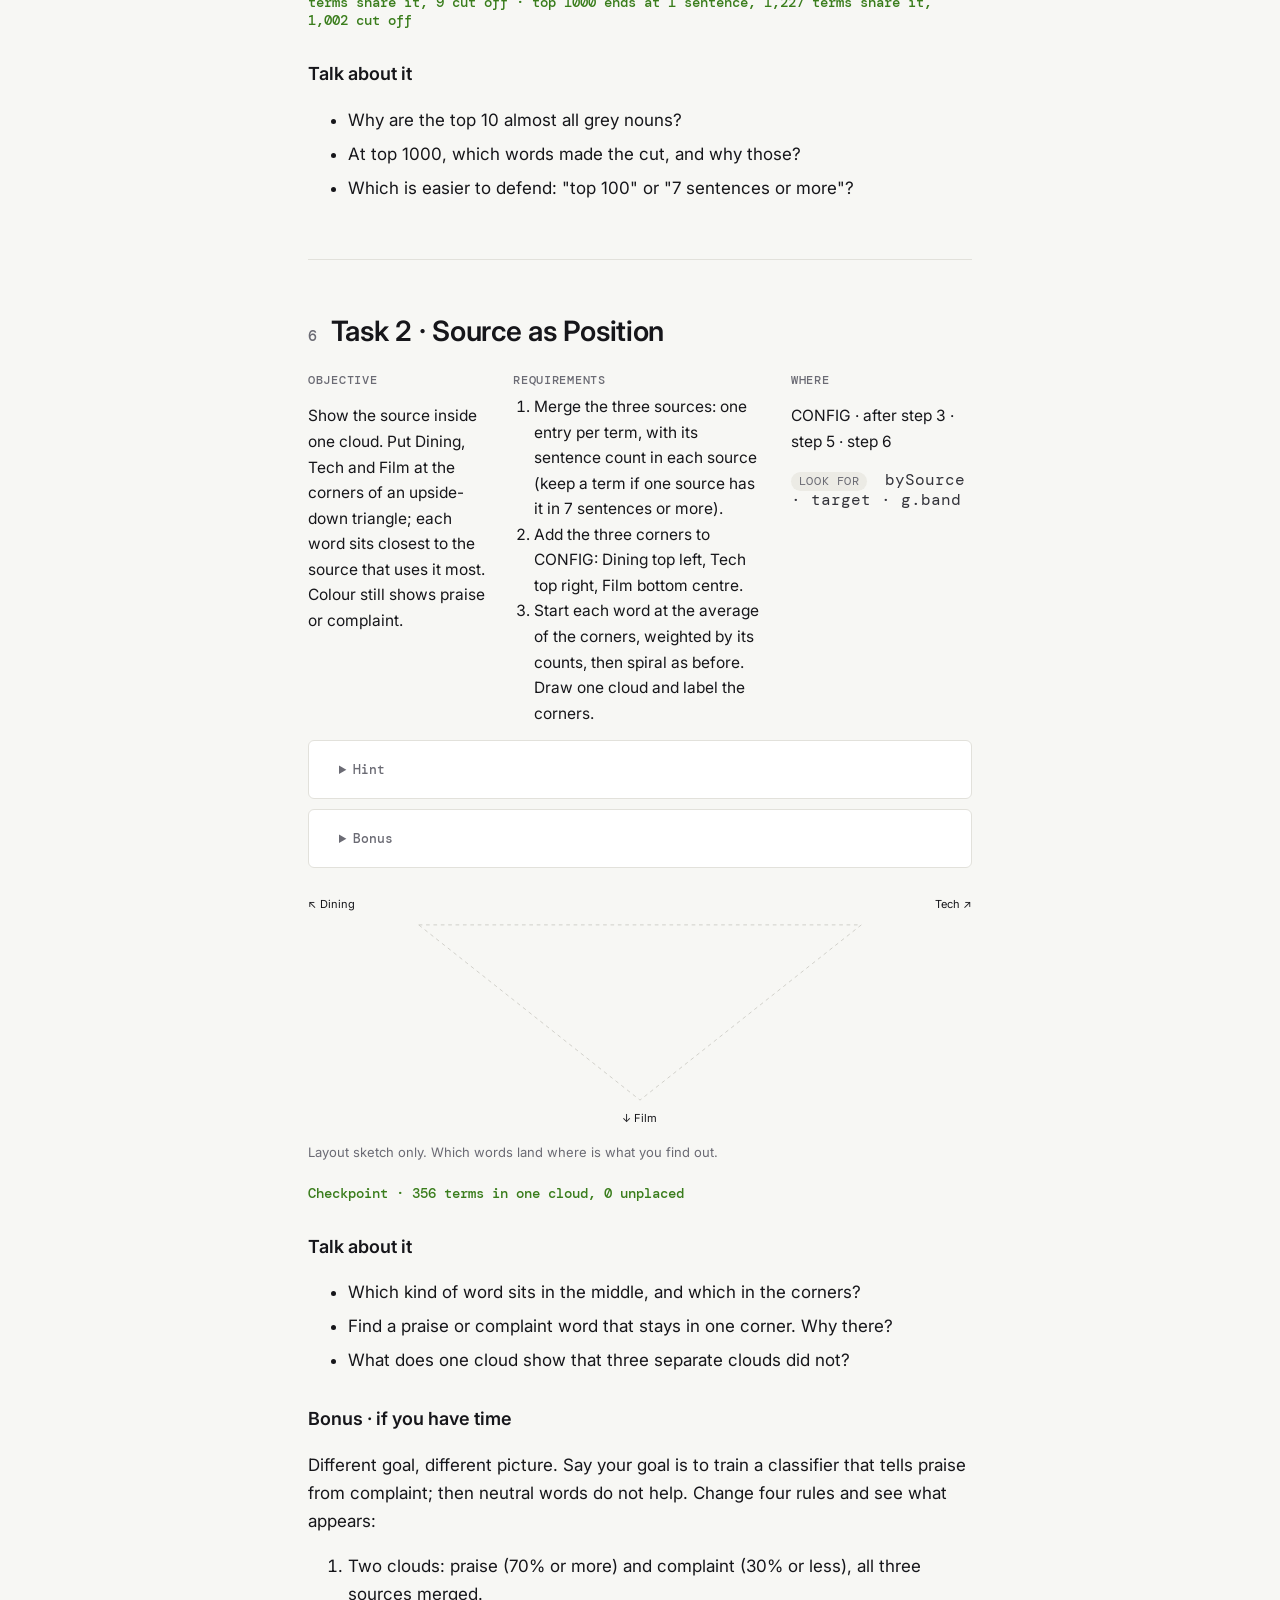
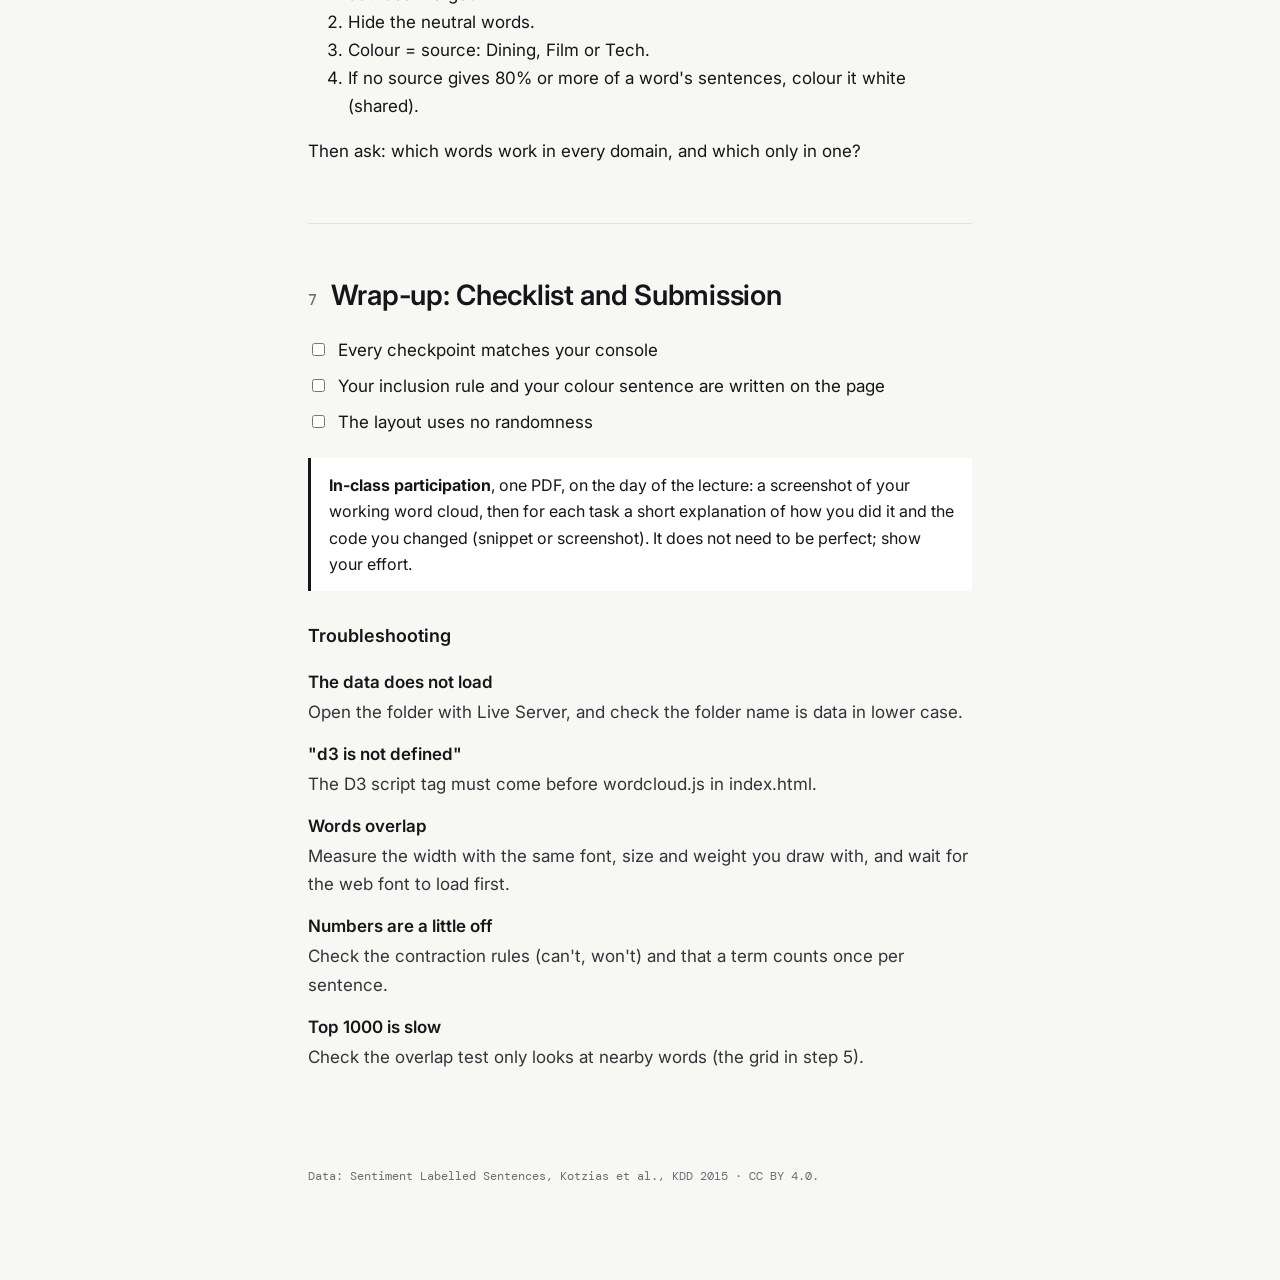
==== commit ea4bbcd4: "Move the alternative design to a bonus after Task 2 (deck and guide) Co-Authored-By: Claude Opus 5.5" ====
--- a/student-guide/index.html
+++ b/student-guide/index.html
@@ -340,6 +340,13 @@
       <h3 lang="en">Talk about it</h3><h3 lang="zh">讨论</h3>
       <ul class="questions" lang="en"><li>Which kind of word sits in the middle, and which in the corners?</li><li>Find a praise or complaint word that stays in one corner. Why there?</li><li>What does one cloud show that three separate clouds did not?</li></ul>
       <ul class="questions" lang="zh"><li>什么样的词在中间？什么样的词在角上？</li><li>找一个停留在某个角上的称赞或抱怨词。为什么在那里？</li><li>一个词云能显示哪些三个分开的词云显示不了的东西？</li></ul>
+      <h3 lang="en">Bonus · if you have time</h3><h3 lang="zh">加分任务 · 有时间再做</h3>
+      <p lang="en">Different goal, different picture. Say your goal is to train a classifier that tells praise from complaint; then neutral words do not help. Change four rules and see what appears:</p>
+      <p lang="zh">目标不同，画面就不同。假设你的目标是训练一个区分称赞与抱怨的分类器，那么中性词没有帮助。改变以下四条规则，看看会出现什么：</p>
+      <ol lang="en"><li>Two clouds: praise (70% or more) and complaint (30% or less), all three sources merged.</li><li>Hide the neutral words.</li><li>Colour = source: Dining, Film or Tech.</li><li>If no source gives 80% or more of a word's sentences, colour it white (shared).</li></ol>
+      <ol lang="zh"><li>两个词云：称赞（70% 以上）和抱怨（30% 以下），三个来源合并。</li><li>隐藏中性词。</li><li>颜色 = 来源：Dining、Film 或 Tech。</li><li>如果没有任何来源占该词句数的 80% 以上，就用白色（共享）。</li></ol>
+      <p lang="en">Then ask: which words work in every domain, and which only in one?</p>
+      <p lang="zh">然后思考：哪些词在所有领域都适用？哪些只在一个领域适用？</p>
     </section>
 
     <!-- ===================== SUBMIT ===================== -->
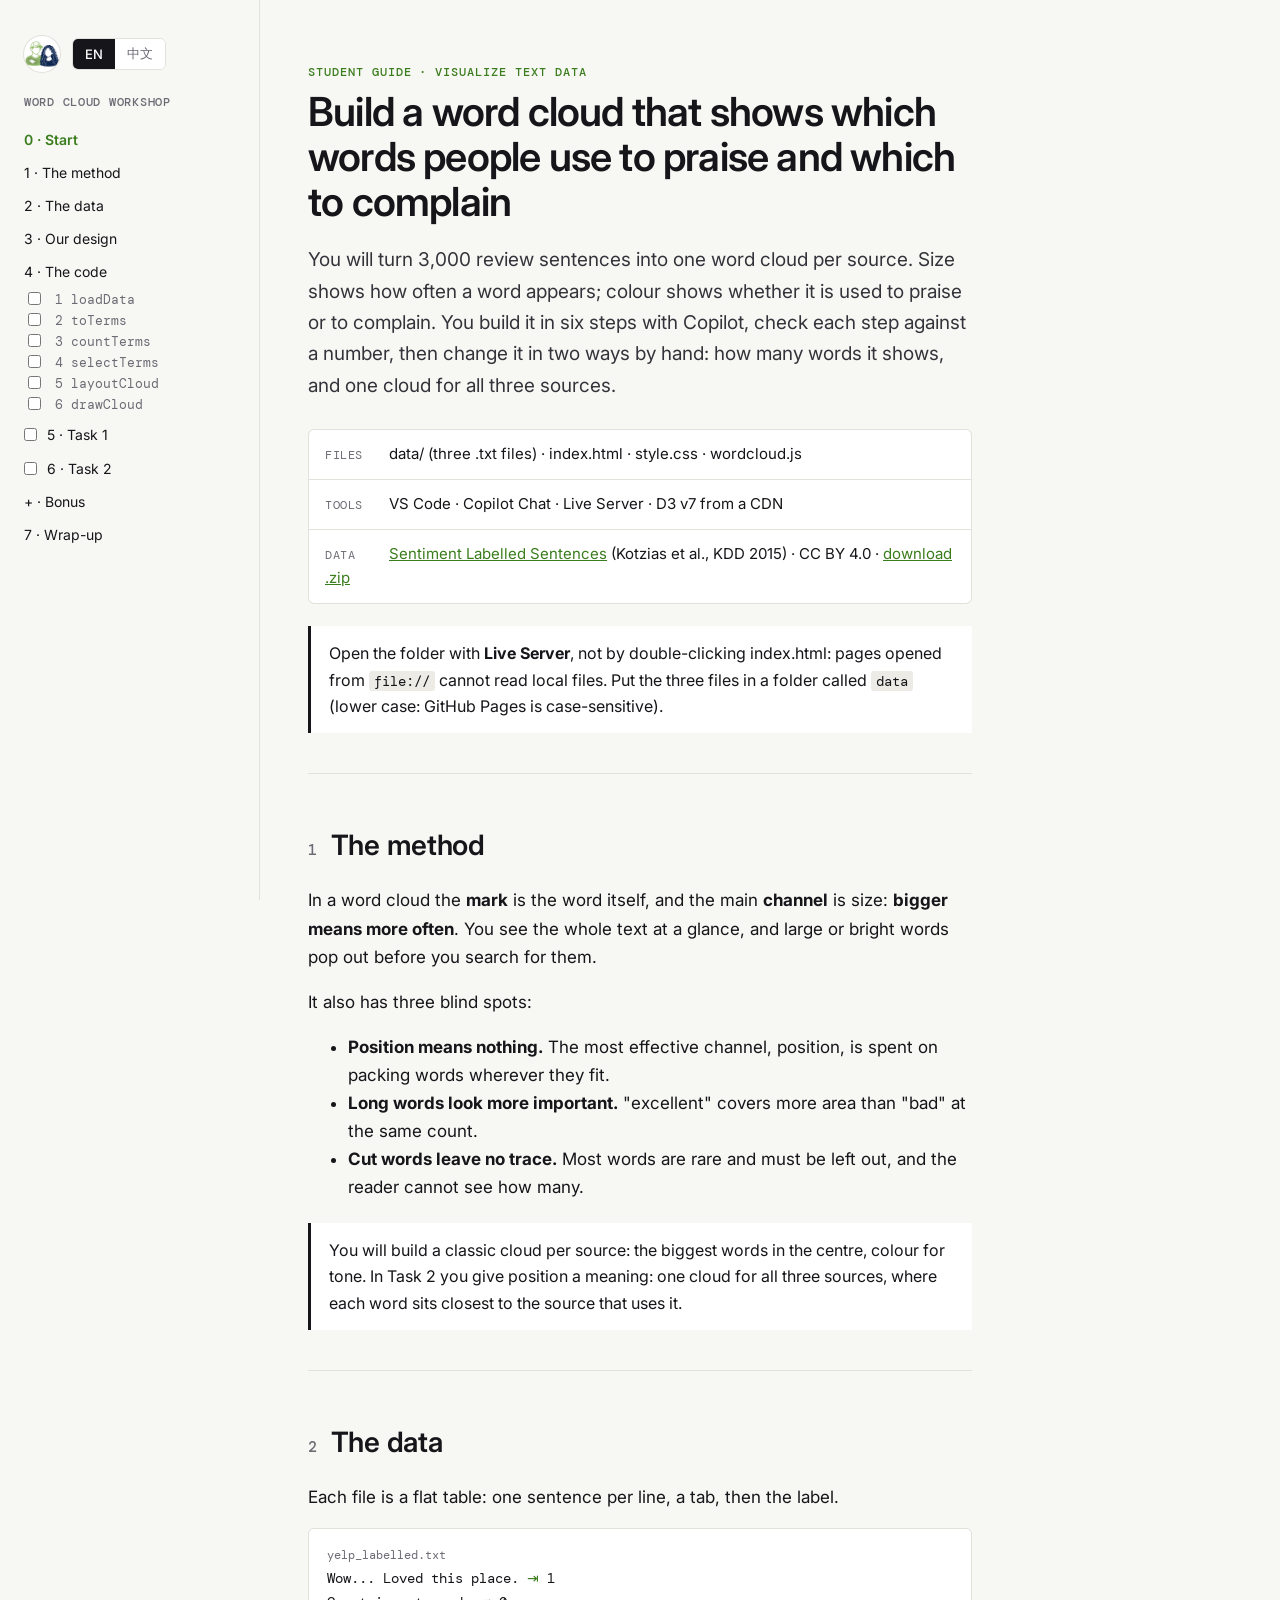
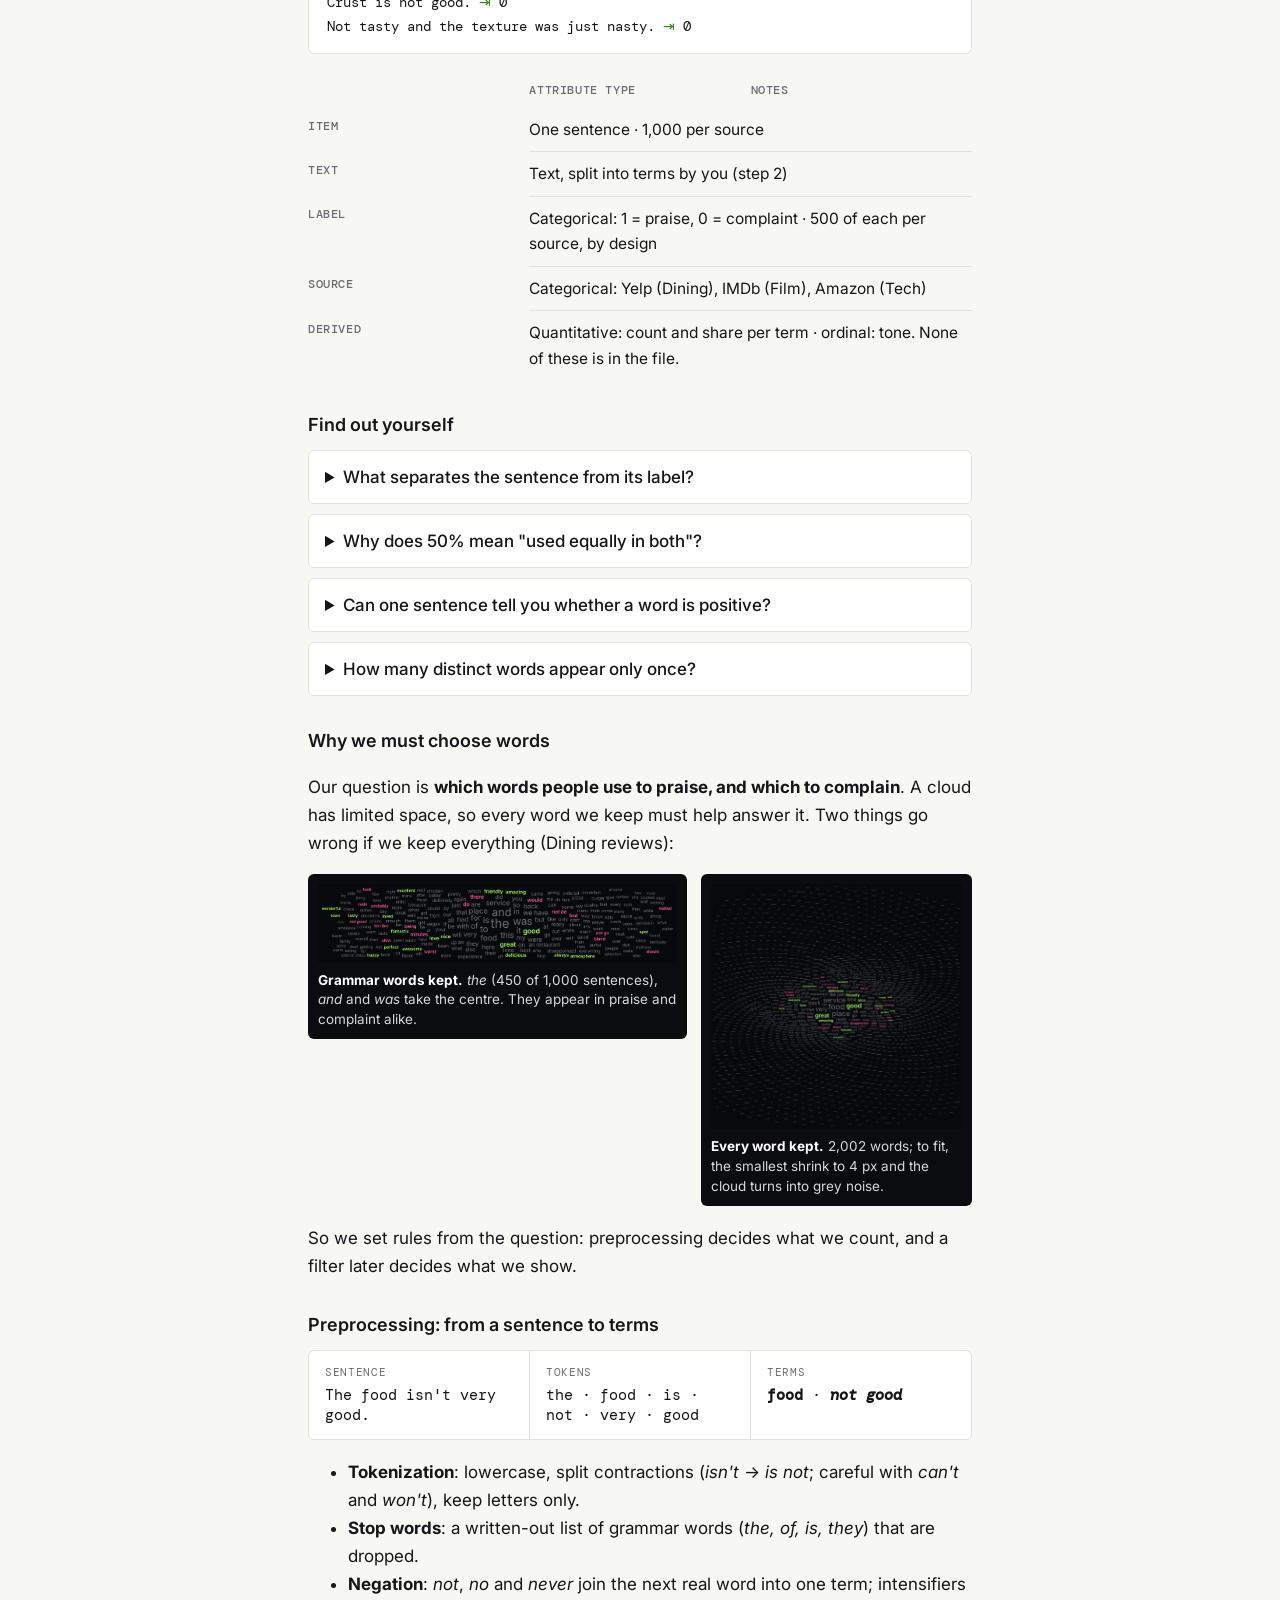
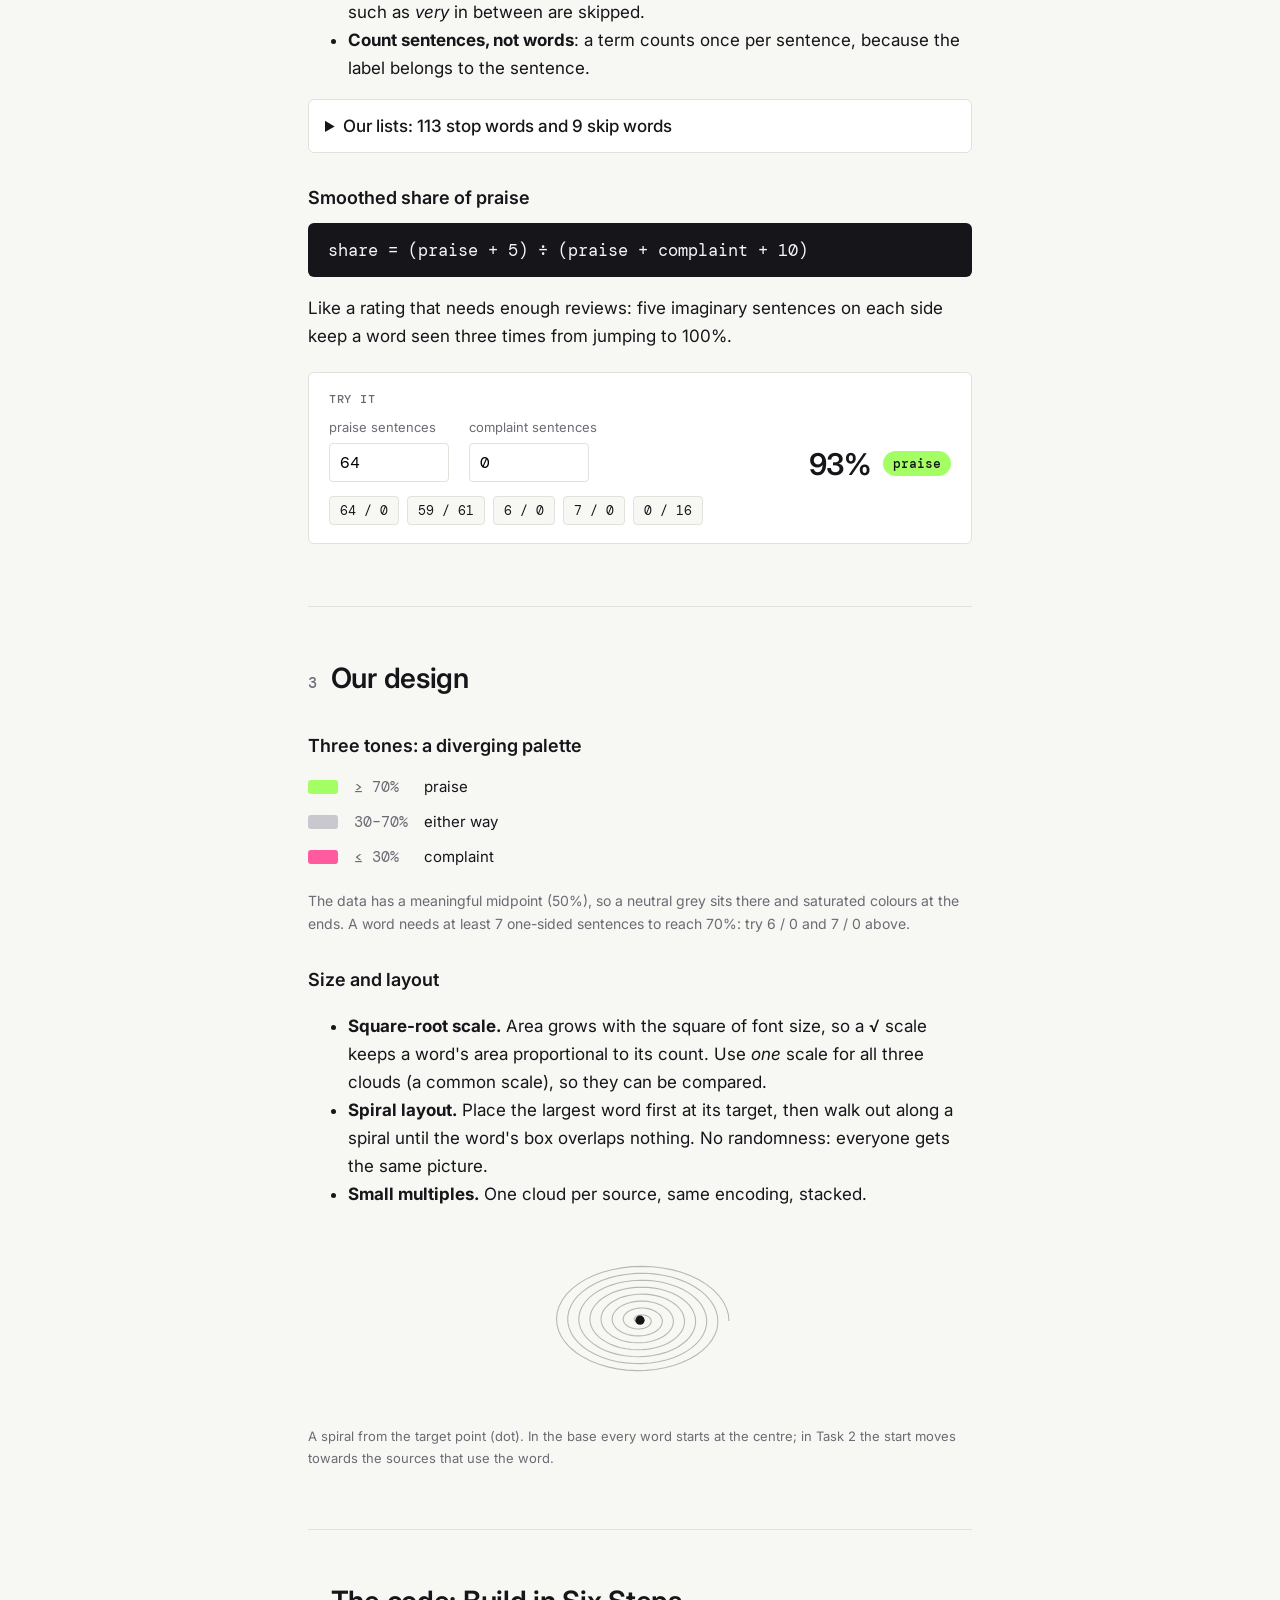
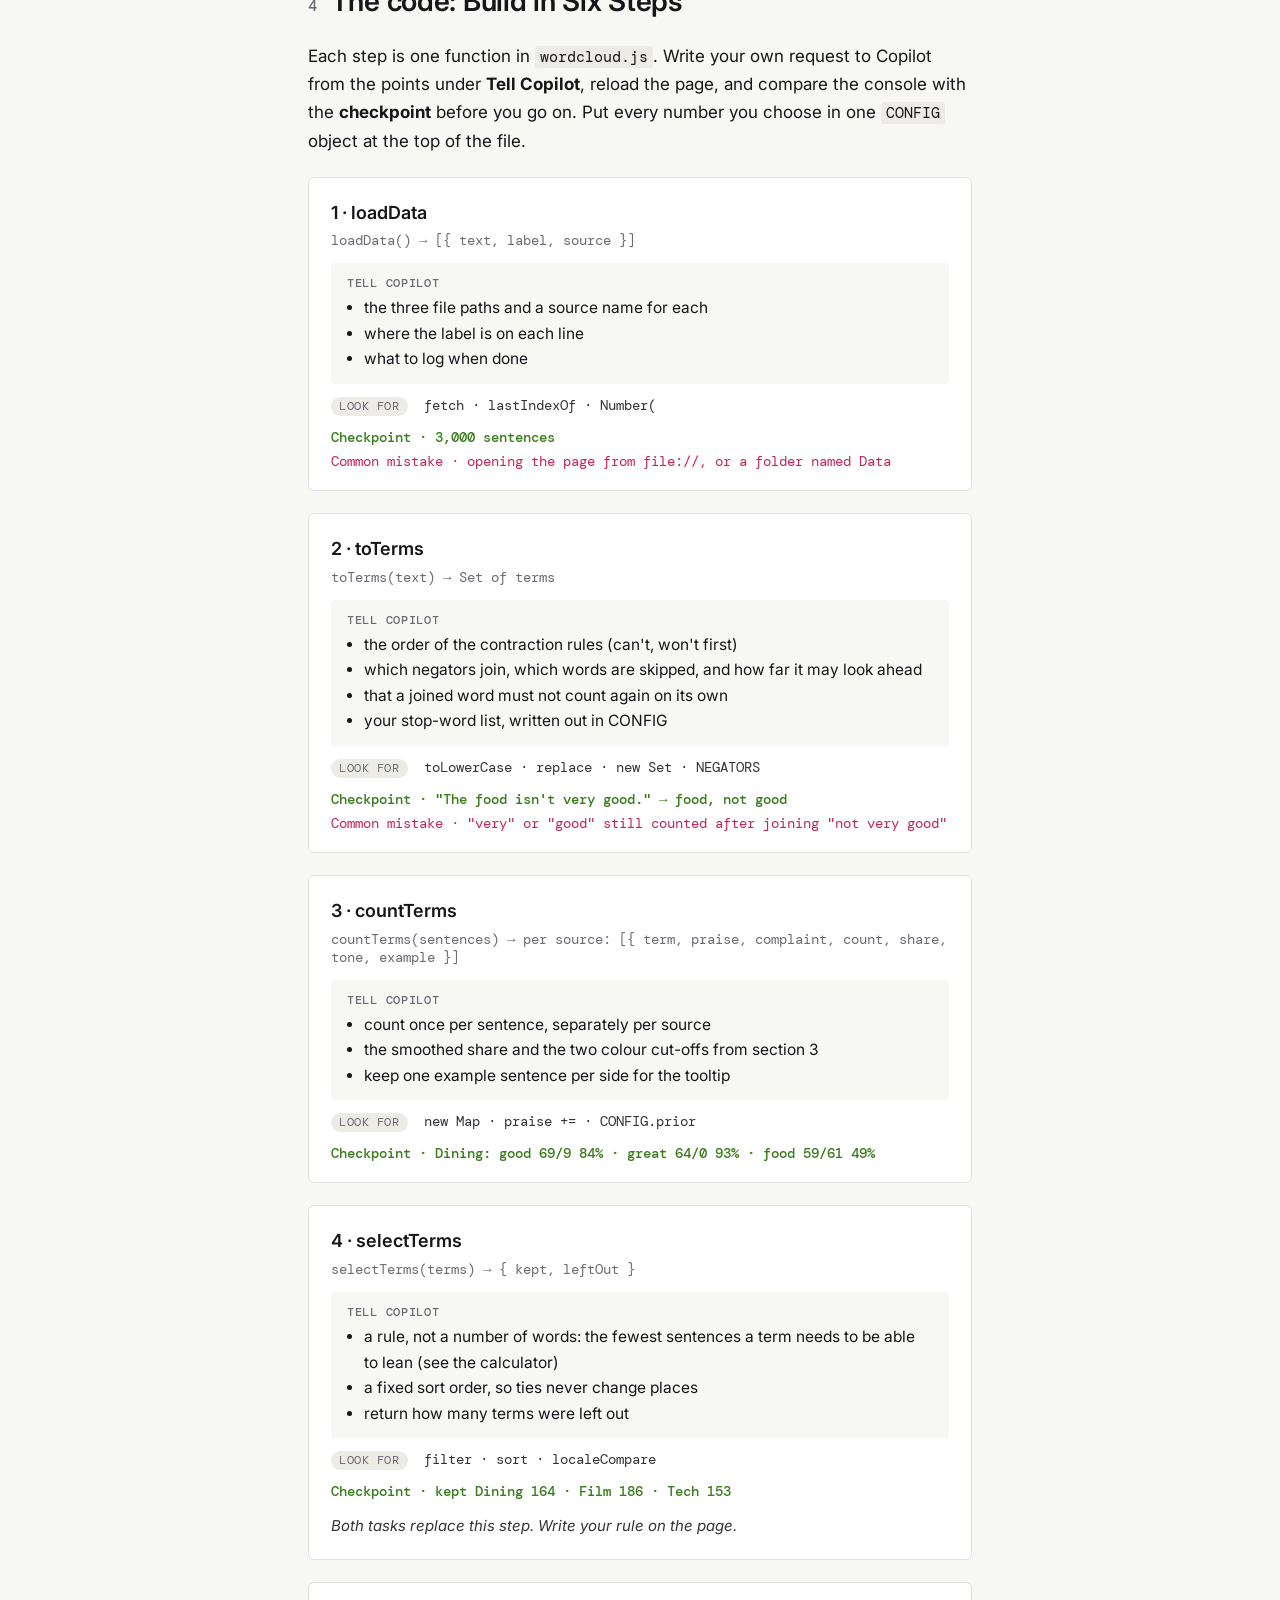
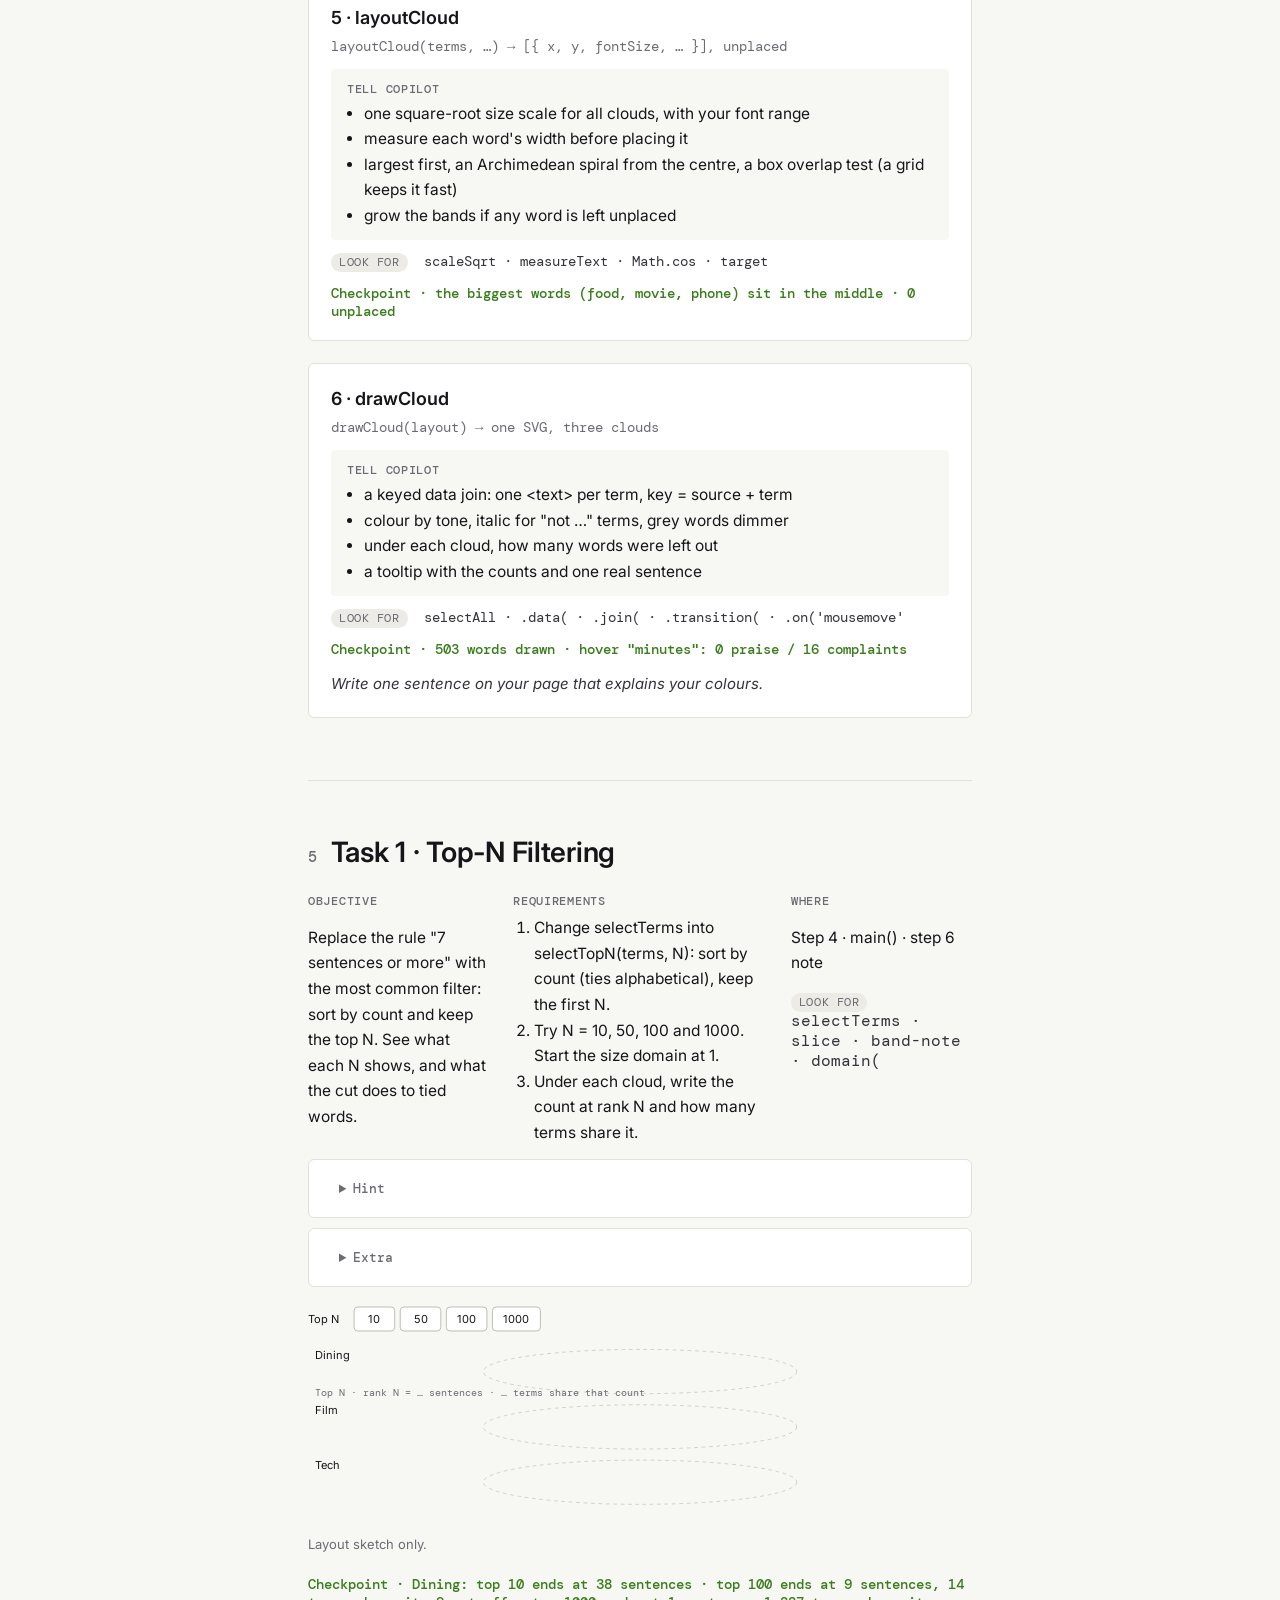
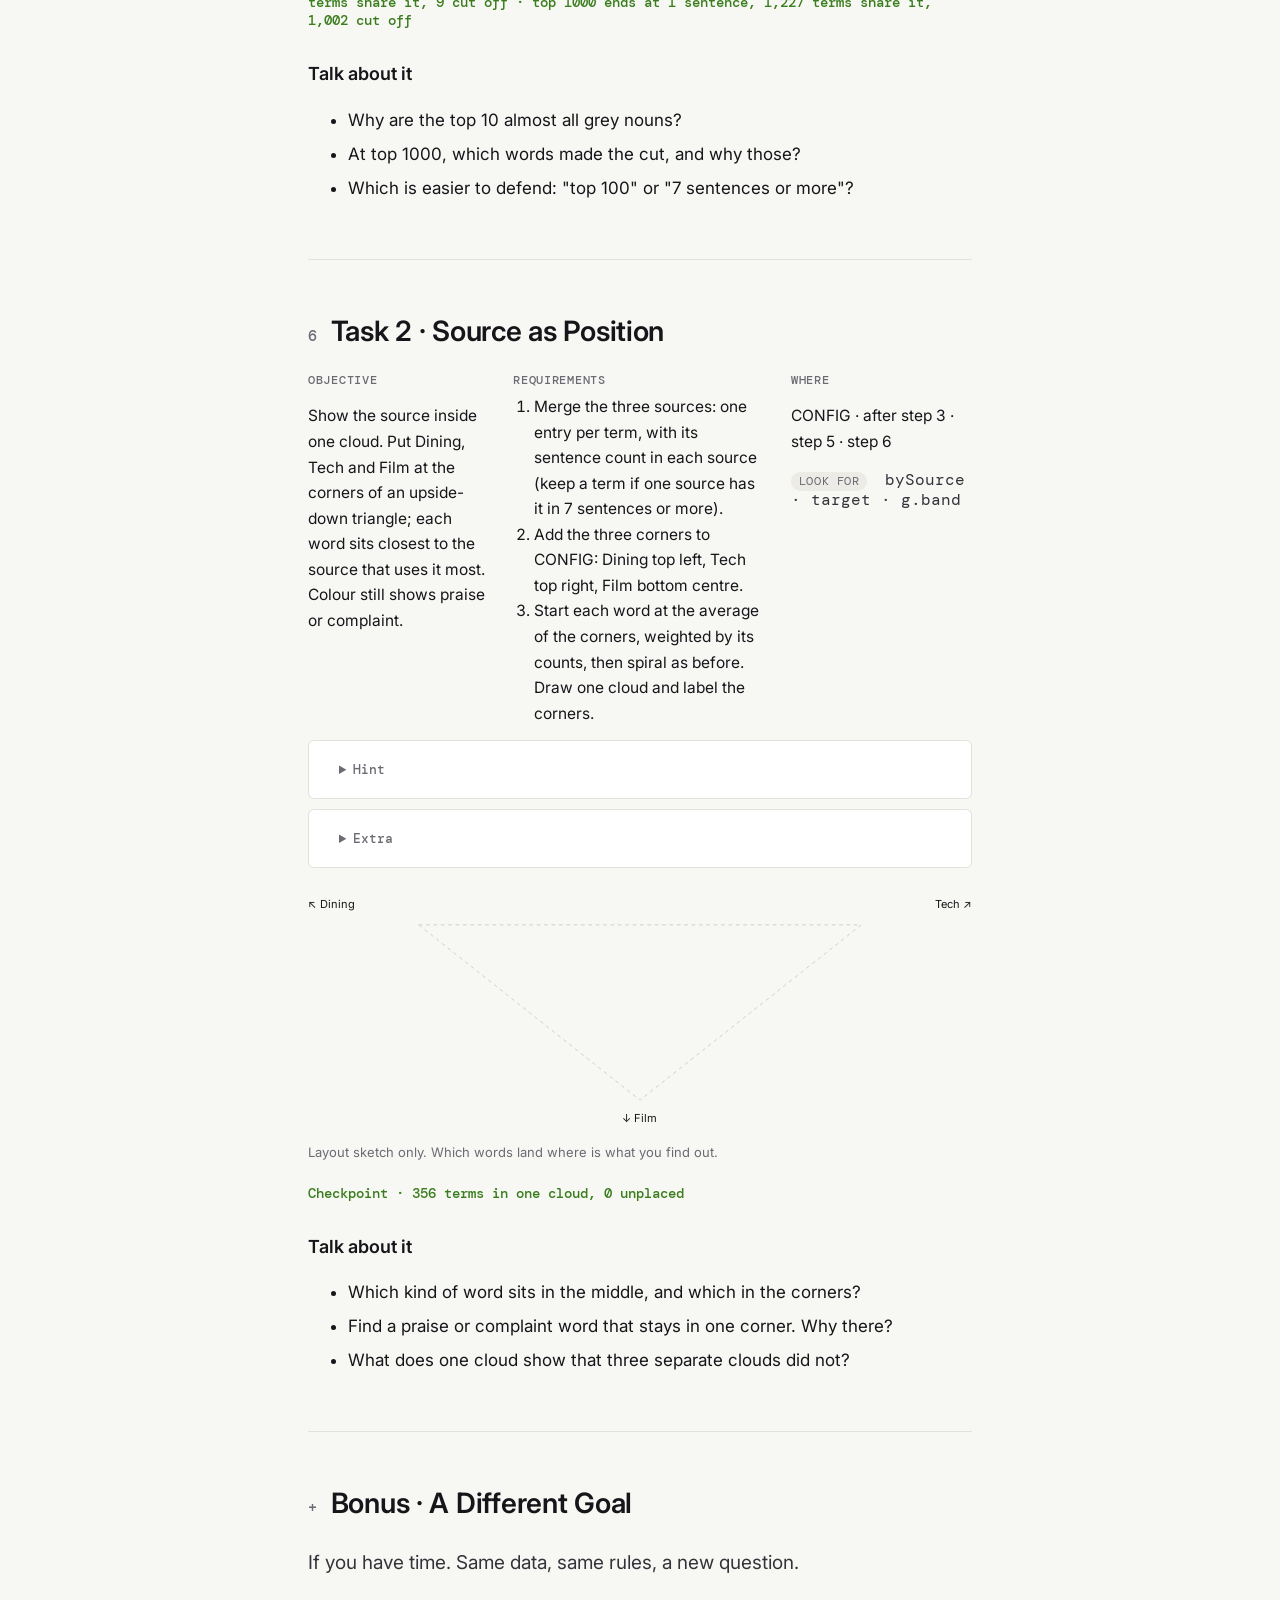
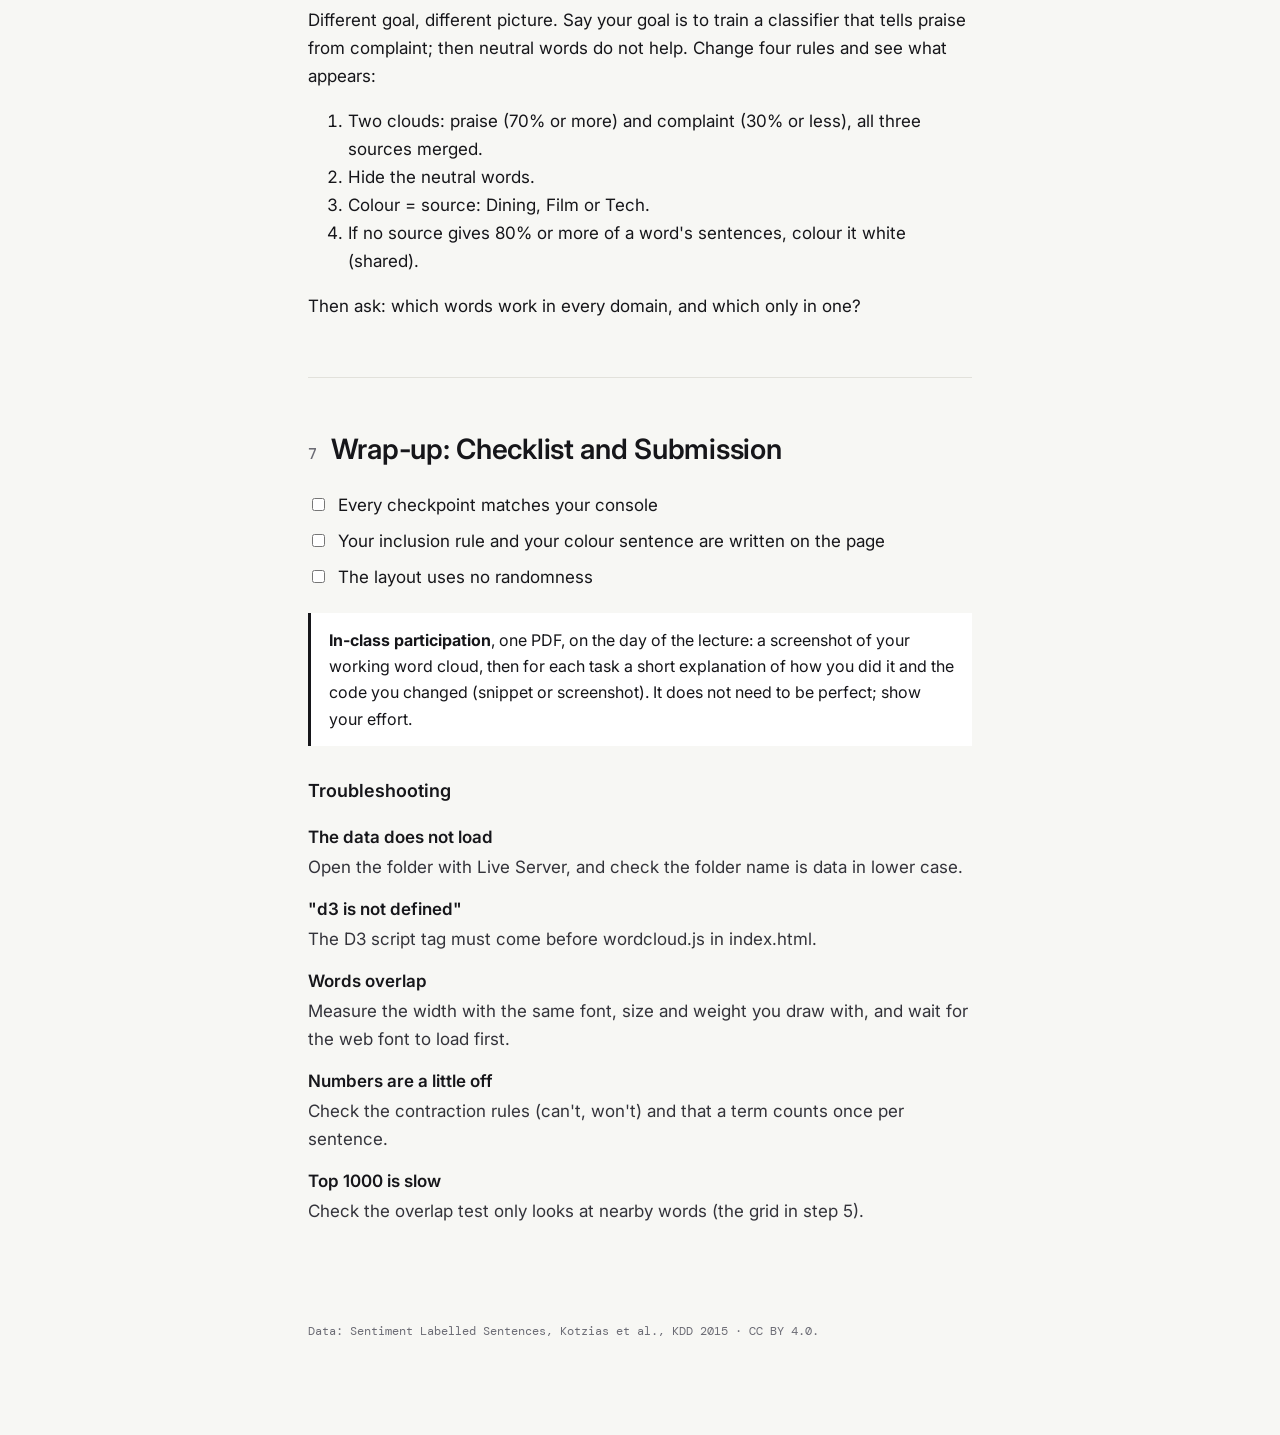
==== commit 874561f9: "Bonus section: a different goal, with its own live demo Co-Authored-By: Claude Opus 5.5 <noreply@ant" ====
--- a/student-guide/index.html
+++ b/student-guide/index.html
@@ -37,6 +37,7 @@
       </li>
       <li><a href="#task1"><input type="checkbox" data-progress="t1" aria-label="Task 1 done"> <span lang="en">5 · Task 1</span><span lang="zh">5 · 任务 1</span></a></li>
       <li><a href="#task2"><input type="checkbox" data-progress="t2" aria-label="Task 2 done"> <span lang="en">6 · Task 2</span><span lang="zh">6 · 任务 2</span></a></li>
+      <li><a href="#bonus"><span lang="en">+ · Bonus</span><span lang="zh">+ · 加分任务</span></a></li>
       <li><a href="#submit"><span lang="en">7 · Wrap-up</span><span lang="zh">7 · 总结</span></a></li>
     </ol>
   </aside>
@@ -294,7 +295,7 @@
           <p>Step 4 · main() · step 6 note</p><p class="look"><span>Look for</span> selectTerms · slice · band-note · domain(</p></div>
       </div>
       <details class="hint-box"><summary lang="en">Hint</summary><summary lang="zh">提示</summary><p lang="en">Ties: count every term whose count equals the count of the N-th term. The ones after position N are cut off only because of the alphabet.</p><p lang="zh">并列：数一数有多少词项的句数等于第 N 名。排在第 N 名之后的那些，只是因为字母顺序被截掉了。</p></details>
-      <details class="hint-box"><summary lang="en">Bonus</summary><summary lang="zh">加分</summary><p lang="en">Buttons for 10 / 50 / 100 / 1000 that redraw the clouds.</p><p lang="zh">加 10 / 50 / 100 / 1000 按钮，点击后重画词云。</p></details>
+      <details class="hint-box"><summary lang="en">Extra</summary><summary lang="zh">额外</summary><p lang="en">Buttons for 10 / 50 / 100 / 1000 that redraw the clouds.</p><p lang="zh">加 10 / 50 / 100 / 1000 按钮，点击后重画词云。</p></details>
       <figure class="wire" aria-label="Layout sketch: four buttons above three empty cloud areas">
         <svg viewBox="0 0 720 230" role="img">
           <text x="0" y="17" class="w-label">Top N</text>
@@ -328,7 +329,7 @@
           <p>CONFIG · after step 3 · step 5 · step 6</p><p class="look"><span>Look for</span> bySource · target · g.band</p></div>
       </div>
       <details class="hint-box"><summary lang="en">Hint</summary><summary lang="zh">提示</summary><p lang="en">target = (Dining corner × count in Dining + Tech corner × count in Tech + Film corner × count in Film) ÷ total count, for x and for y.</p><p lang="zh">目标 =（Dining 角 × Dining 句数 + Tech 角 × Tech 句数 + Film 角 × Film 句数）÷ 总句数，x 和 y 分别计算。</p></details>
-      <details class="hint-box"><summary lang="en">Bonus</summary><summary lang="zh">加分</summary><p lang="en">Show the counts per source in the tooltip.</p><p lang="zh">在提示框里显示每个来源的句数。</p></details>
+      <details class="hint-box"><summary lang="en">Extra</summary><summary lang="zh">额外</summary><p lang="en">Show the counts per source in the tooltip.</p><p lang="zh">在提示框里显示每个来源的句数。</p></details>
       <figure class="wire" aria-label="Layout sketch: an upside-down triangle with Dining top left, Tech top right and Film at the bottom">
         <svg viewBox="0 0 720 260" role="img">
           <path d="M120,40 L600,40 L360,230 Z" class="w-cloud"/>
@@ -340,7 +341,12 @@
       <h3 lang="en">Talk about it</h3><h3 lang="zh">讨论</h3>
       <ul class="questions" lang="en"><li>Which kind of word sits in the middle, and which in the corners?</li><li>Find a praise or complaint word that stays in one corner. Why there?</li><li>What does one cloud show that three separate clouds did not?</li></ul>
       <ul class="questions" lang="zh"><li>什么样的词在中间？什么样的词在角上？</li><li>找一个停留在某个角上的称赞或抱怨词。为什么在那里？</li><li>一个词云能显示哪些三个分开的词云显示不了的东西？</li></ul>
-      <h3 lang="en">Bonus · if you have time</h3><h3 lang="zh">加分任务 · 有时间再做</h3>
+    </section>
+
+    <!-- ===================== BONUS ===================== -->
+    <section id="bonus">
+      <h2><span>+</span><b lang="en">Bonus · A Different Goal</b><b lang="zh">加分任务 · 换一个目标</b></h2>
+      <p class="lede" lang="en">If you have time. Same data, same rules, a new question.</p><p class="lede" lang="zh">有时间再做。同样的数据、同样的规则，一个新的问题。</p>
       <p lang="en">Different goal, different picture. Say your goal is to train a classifier that tells praise from complaint; then neutral words do not help. Change four rules and see what appears:</p>
       <p lang="zh">目标不同，画面就不同。假设你的目标是训练一个区分称赞与抱怨的分类器，那么中性词没有帮助。改变以下四条规则，看看会出现什么：</p>
       <ol lang="en"><li>Two clouds: praise (70% or more) and complaint (30% or less), all three sources merged.</li><li>Hide the neutral words.</li><li>Colour = source: Dining, Film or Tech.</li><li>If no source gives 80% or more of a word's sentences, colour it white (shared).</li></ol>
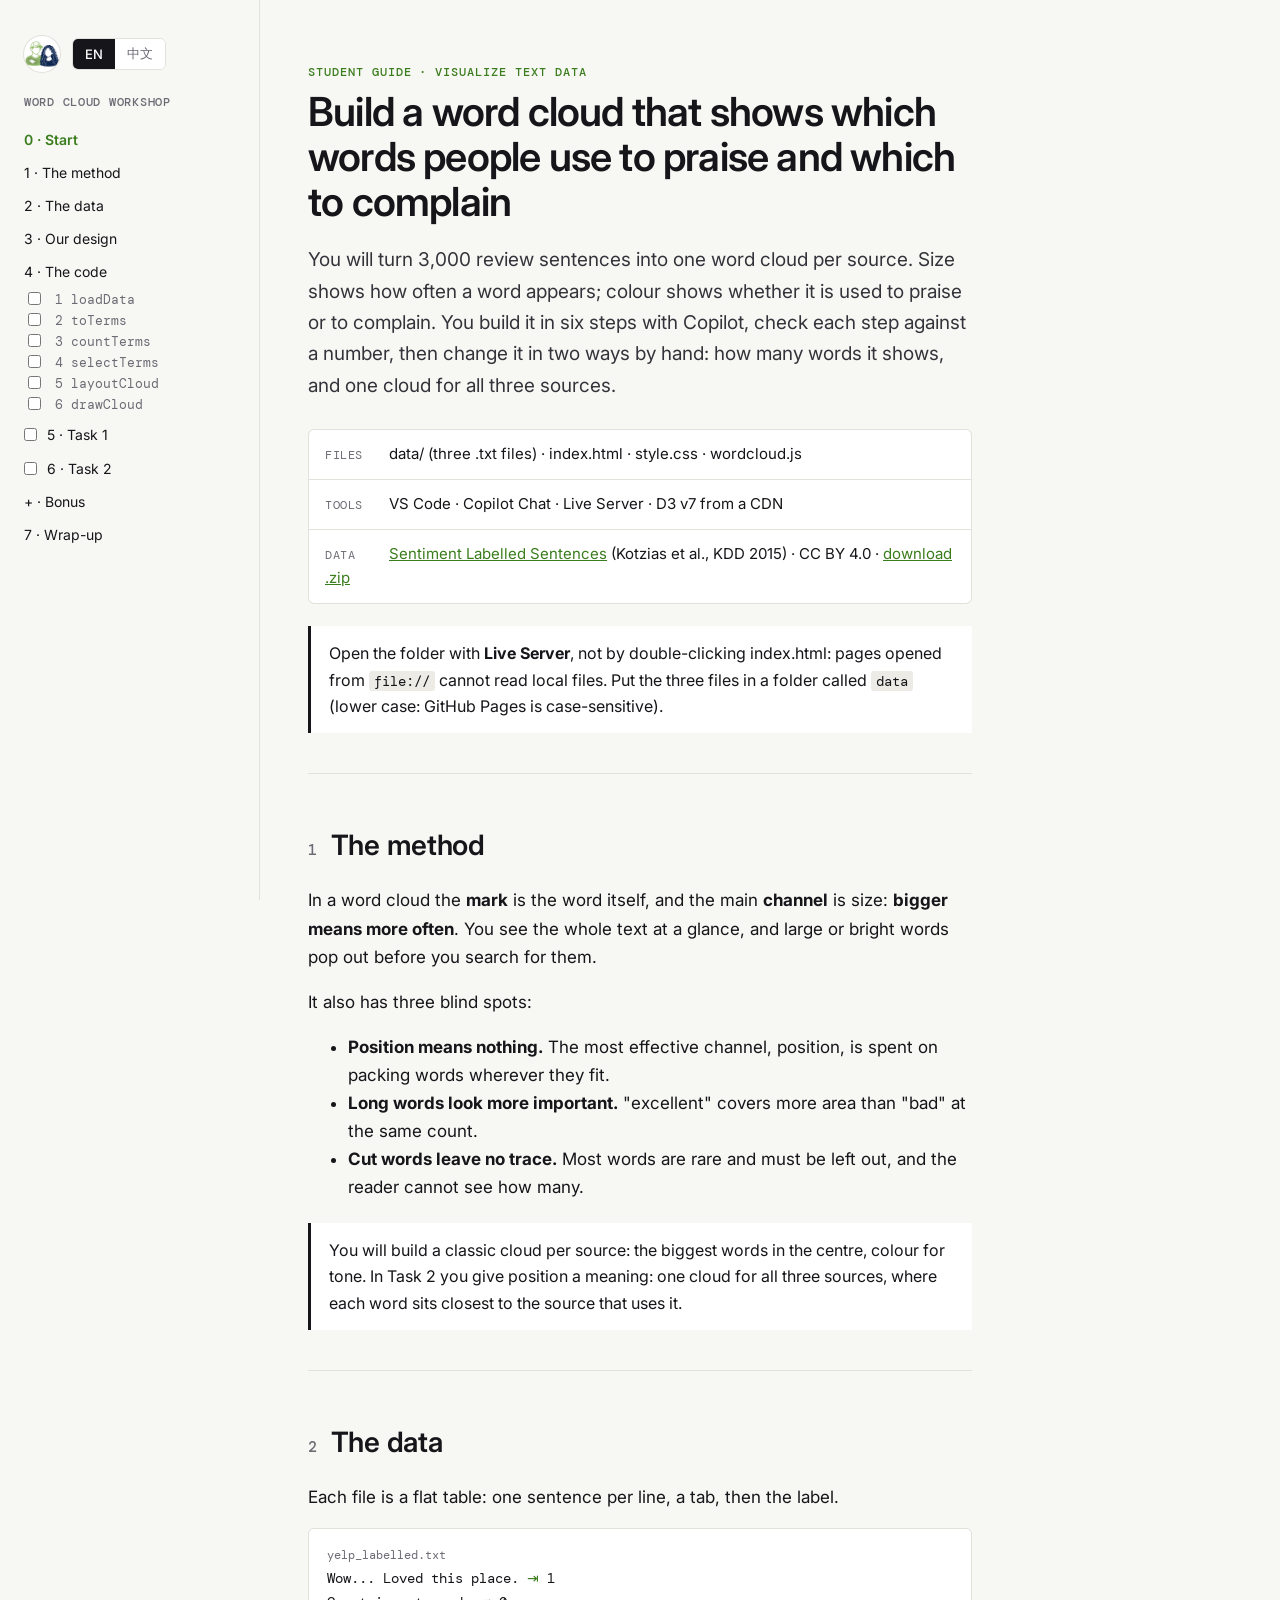
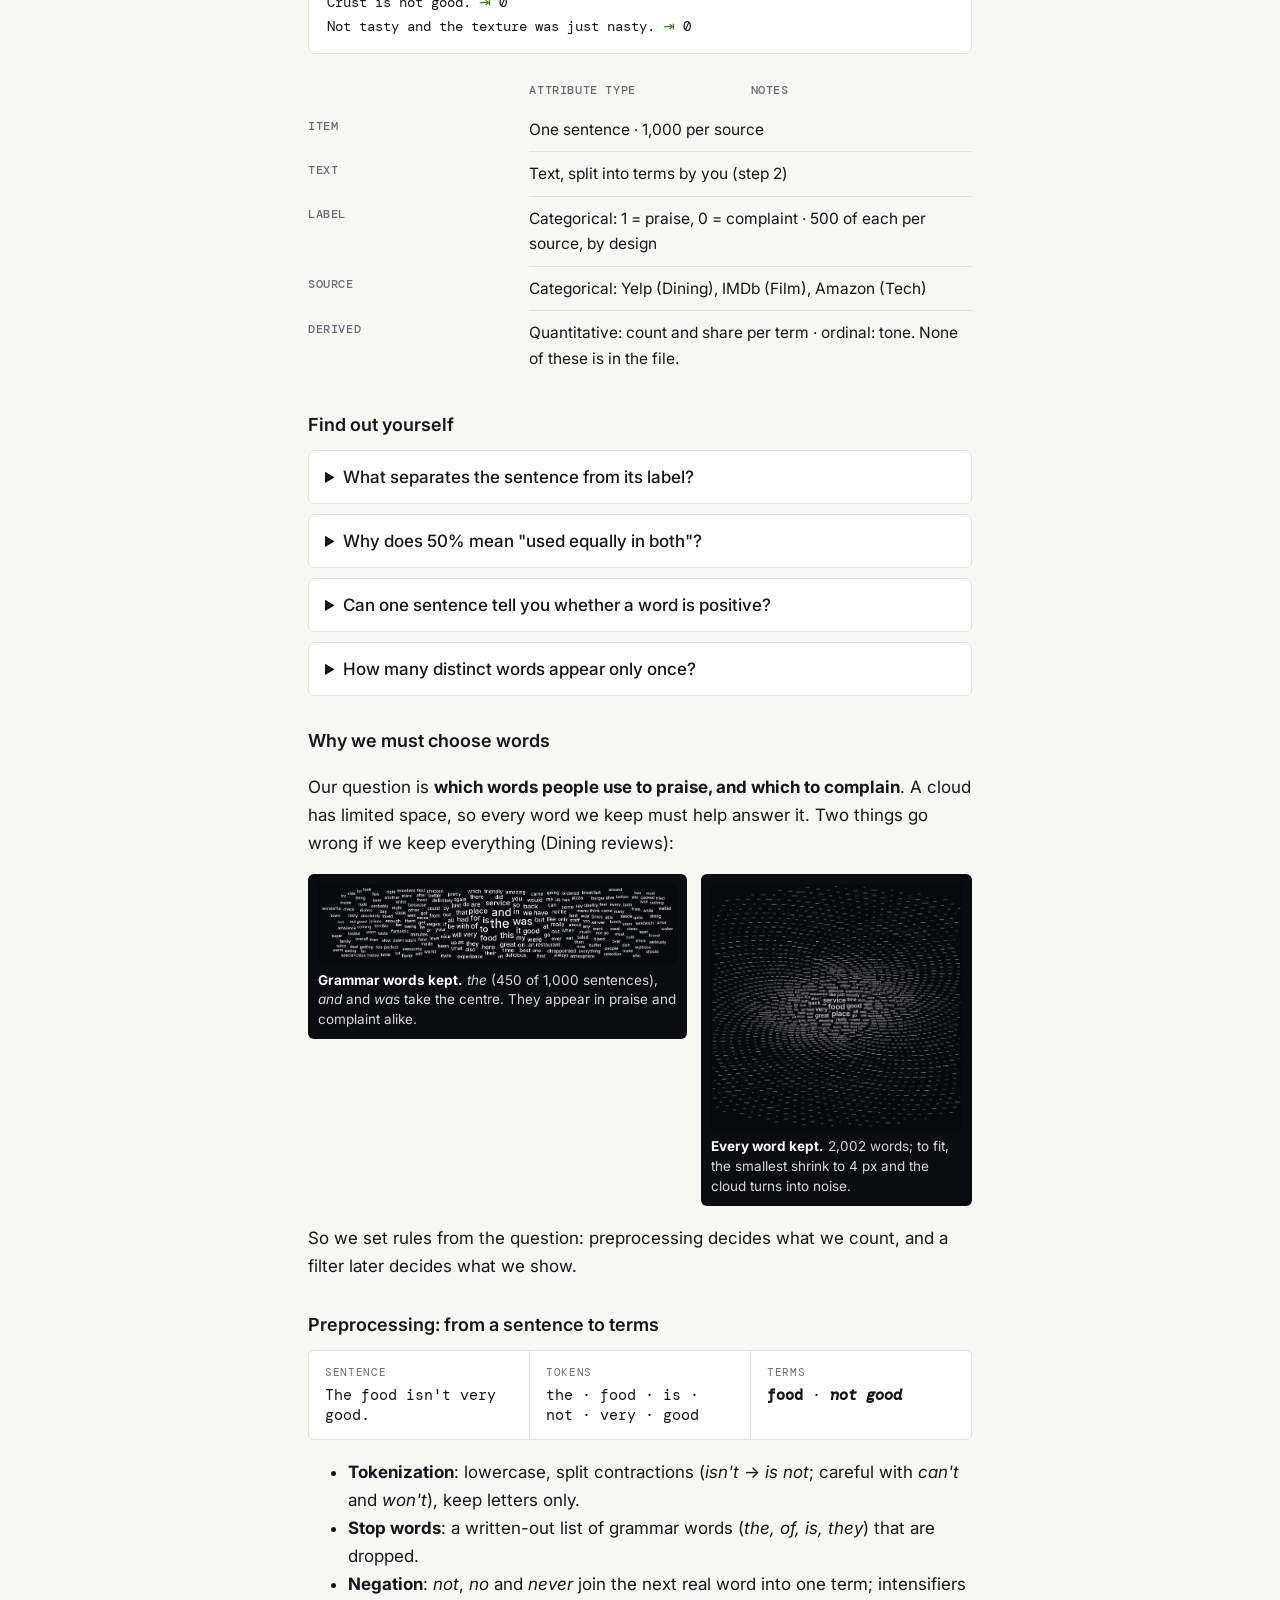
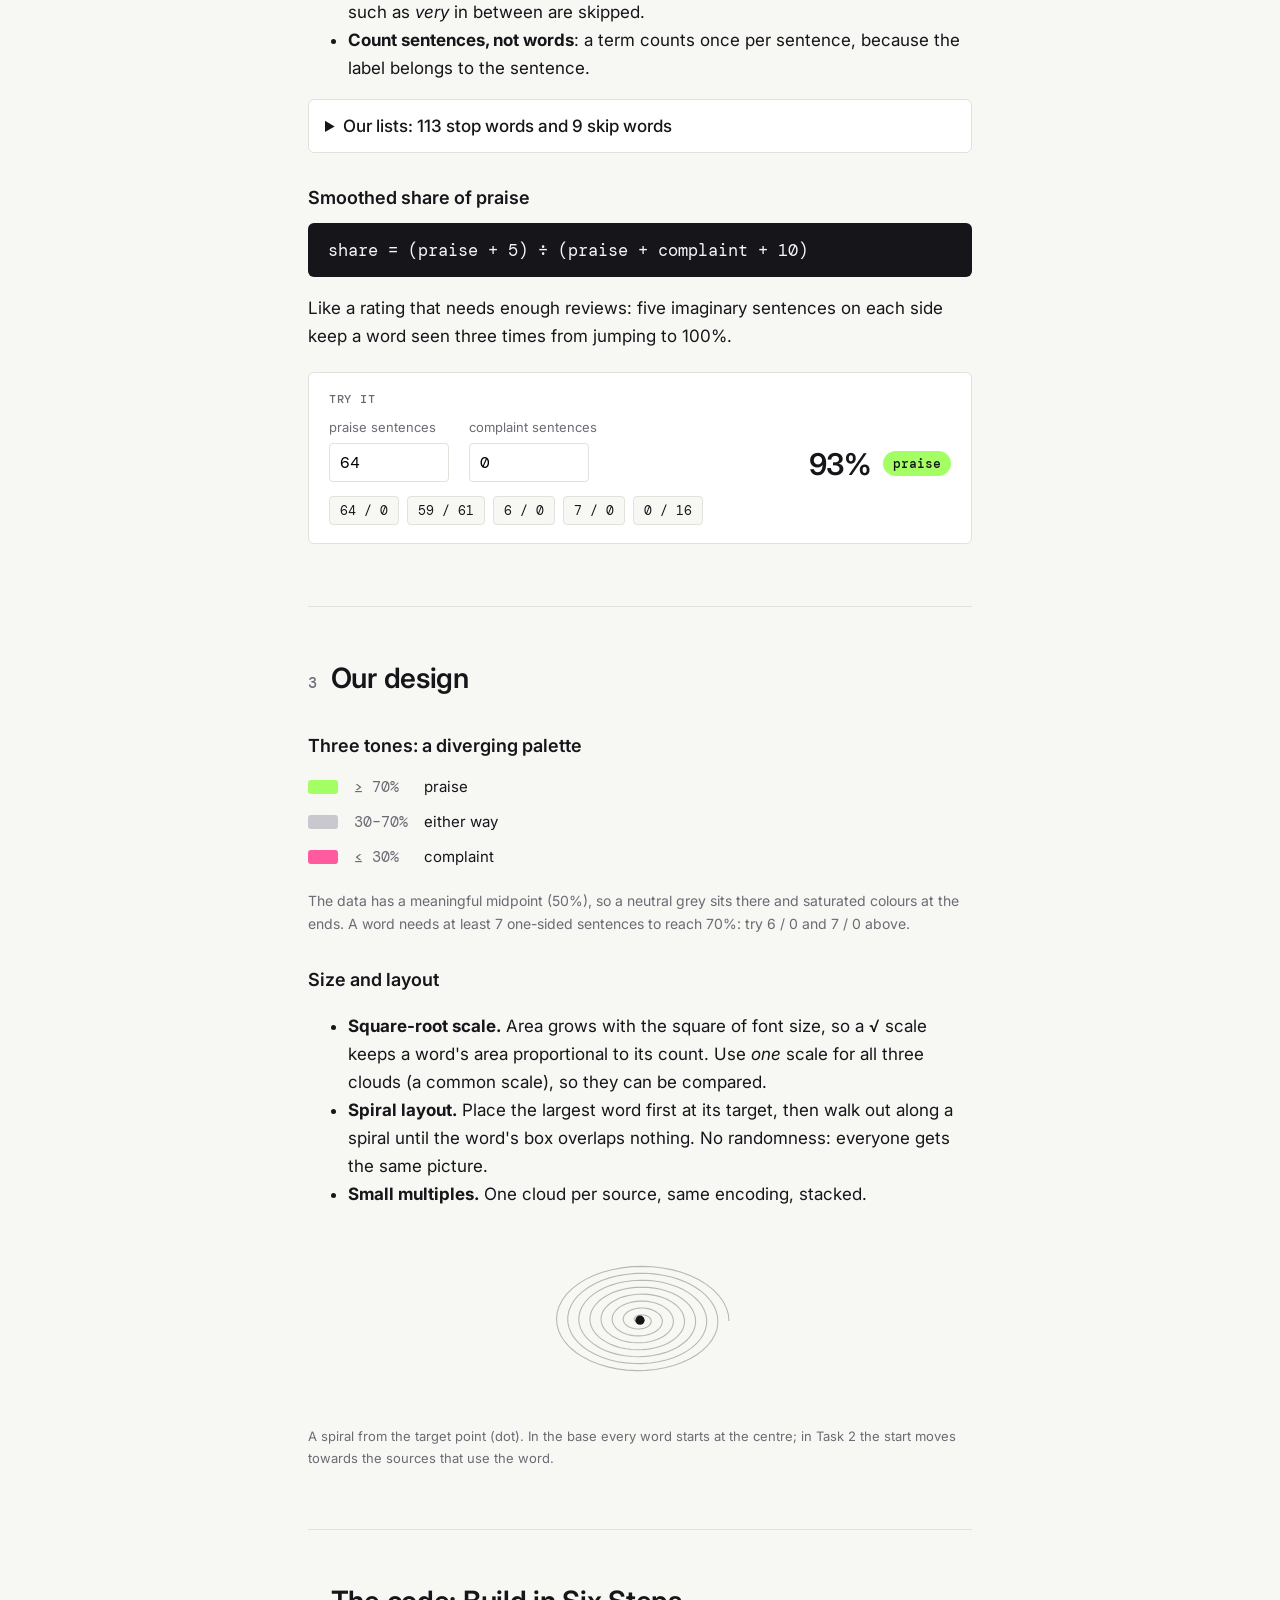
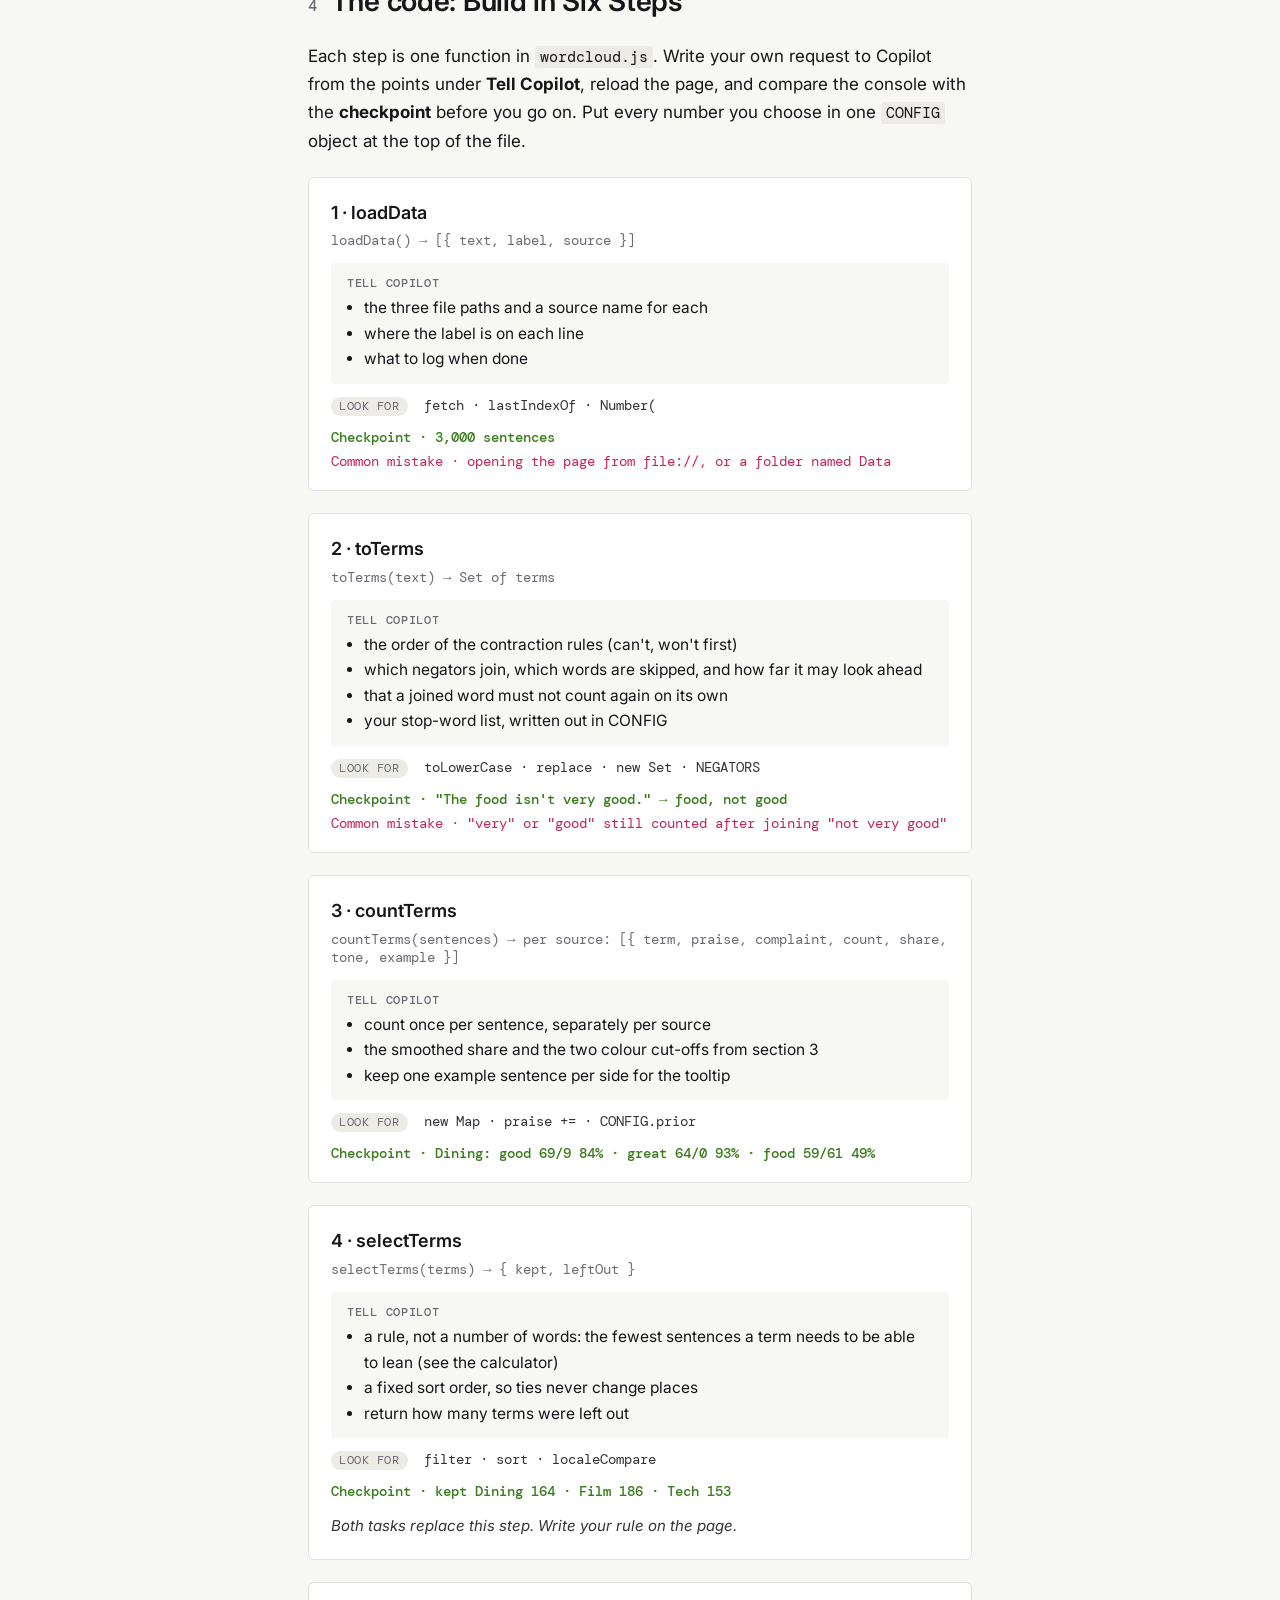
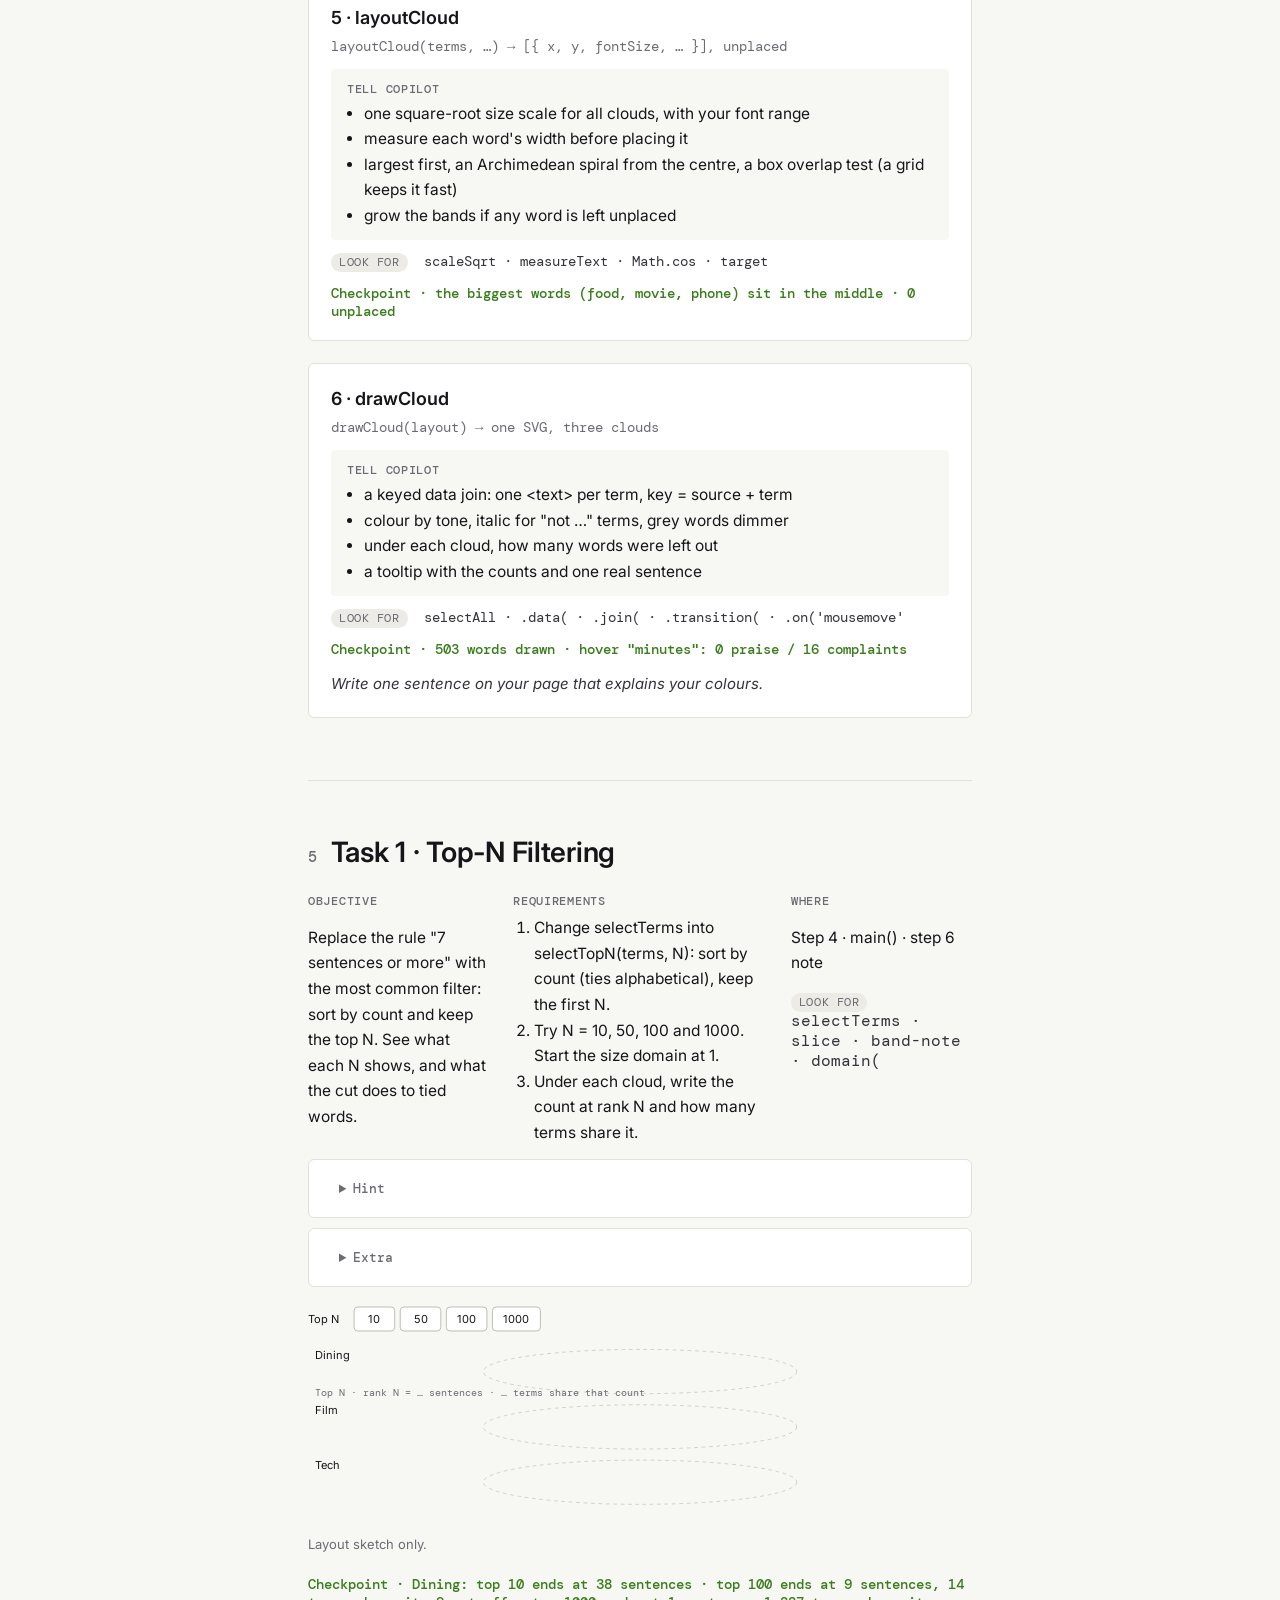
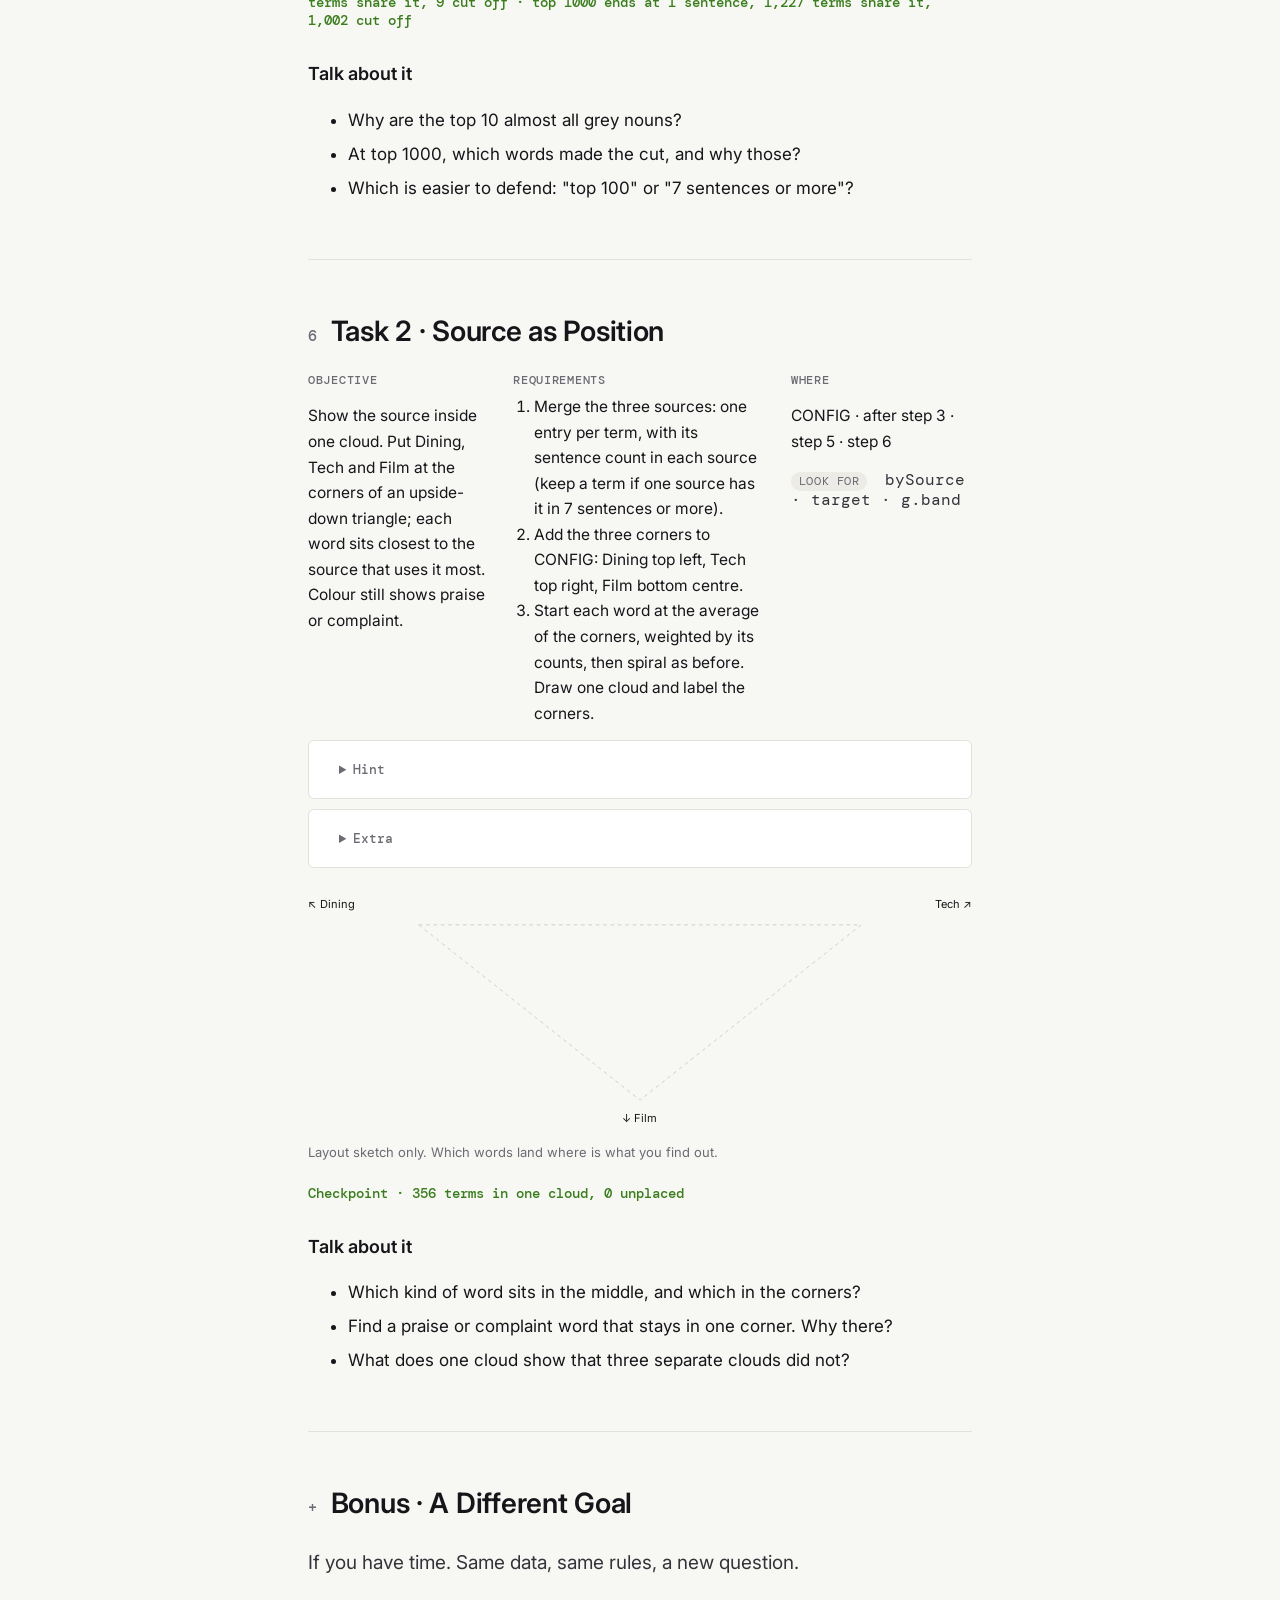
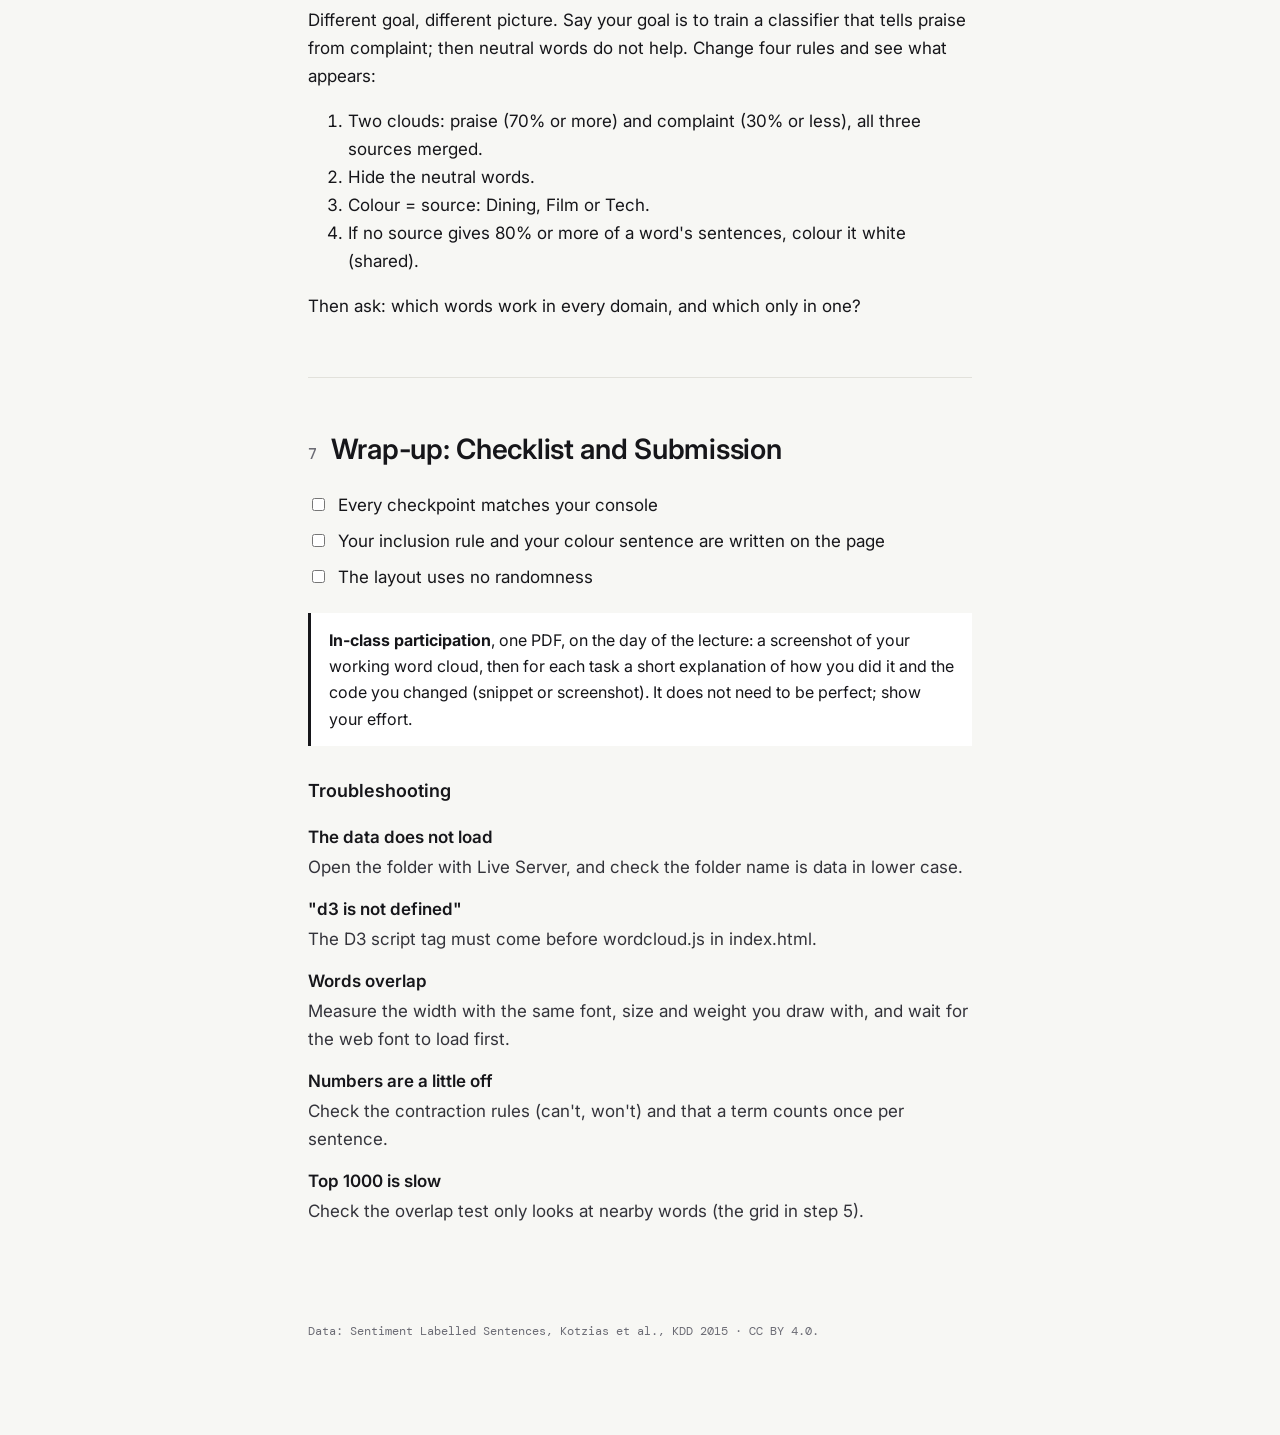
==== commit e5c724c9: "2-2: drop the Ours panel, examples drawn in plain white Co-Authored-By: Claude Opus 5.5 <noreply@ant" ====
--- a/student-guide/index.html
+++ b/student-guide/index.html
@@ -112,7 +112,7 @@
       <p lang="zh">我们的问题是：<b>人们称赞时用哪些词，抱怨时用哪些词？</b>词云空间有限，保留的每个词都应帮助回答这个问题。如果全部保留，会出现两个问题（餐饮评论）：</p>
       <div class="why-pair">
         <figure><img src="img/why_nostop.png" alt=""><figcaption lang="en"><b>Grammar words kept.</b> <em>the</em> (450 of 1,000 sentences), <em>and</em> and <em>was</em> take the centre. They appear in praise and complaint alike.</figcaption><figcaption lang="zh"><b>保留语法词。</b><em>the</em>（1,000 句中 450 句）、<em>and</em>、<em>was</em> 占据中心。它们在称赞和抱怨中出现得一样多。</figcaption></figure>
-        <figure><img src="img/why_all.png" alt=""><figcaption lang="en"><b>Every word kept.</b> 2,002 words; to fit, the smallest shrink to 4 px and the cloud turns into grey noise.</figcaption><figcaption lang="zh"><b>保留所有词。</b>共 2,002 个词；为了放下，最小的缩到 4 像素，词云变成一片灰色噪声。</figcaption></figure>
+        <figure><img src="img/why_all.png" alt=""><figcaption lang="en"><b>Every word kept.</b> 2,002 words; to fit, the smallest shrink to 4 px and the cloud turns into noise.</figcaption><figcaption lang="zh"><b>保留所有词。</b>共 2,002 个词；为了放下，最小的缩到 4 像素，词云变成一片噪声。</figcaption></figure>
       </div>
       <p lang="en">So we set rules from the question: preprocessing decides what we count, and a filter later decides what we show.</p>
       <p lang="zh">因此我们根据问题制定规则：预处理决定统计什么，之后的过滤决定显示什么。</p>
